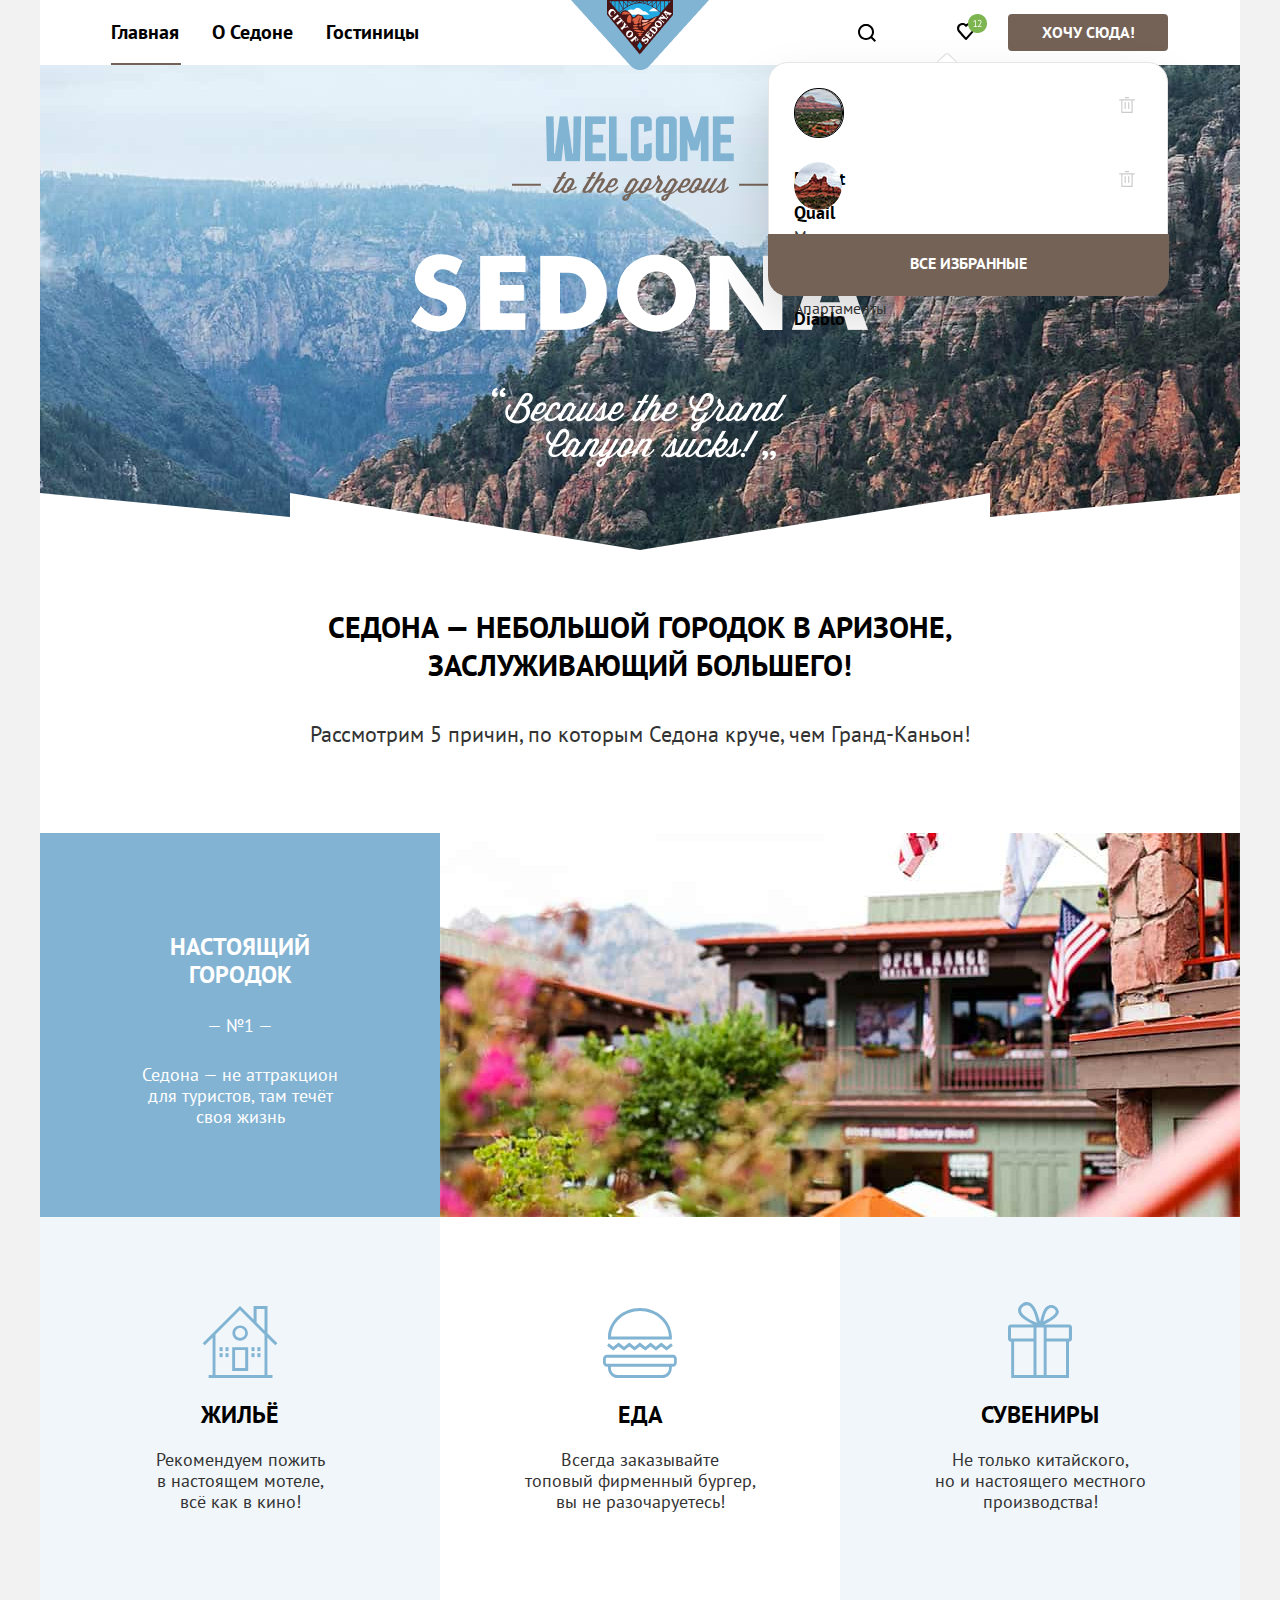
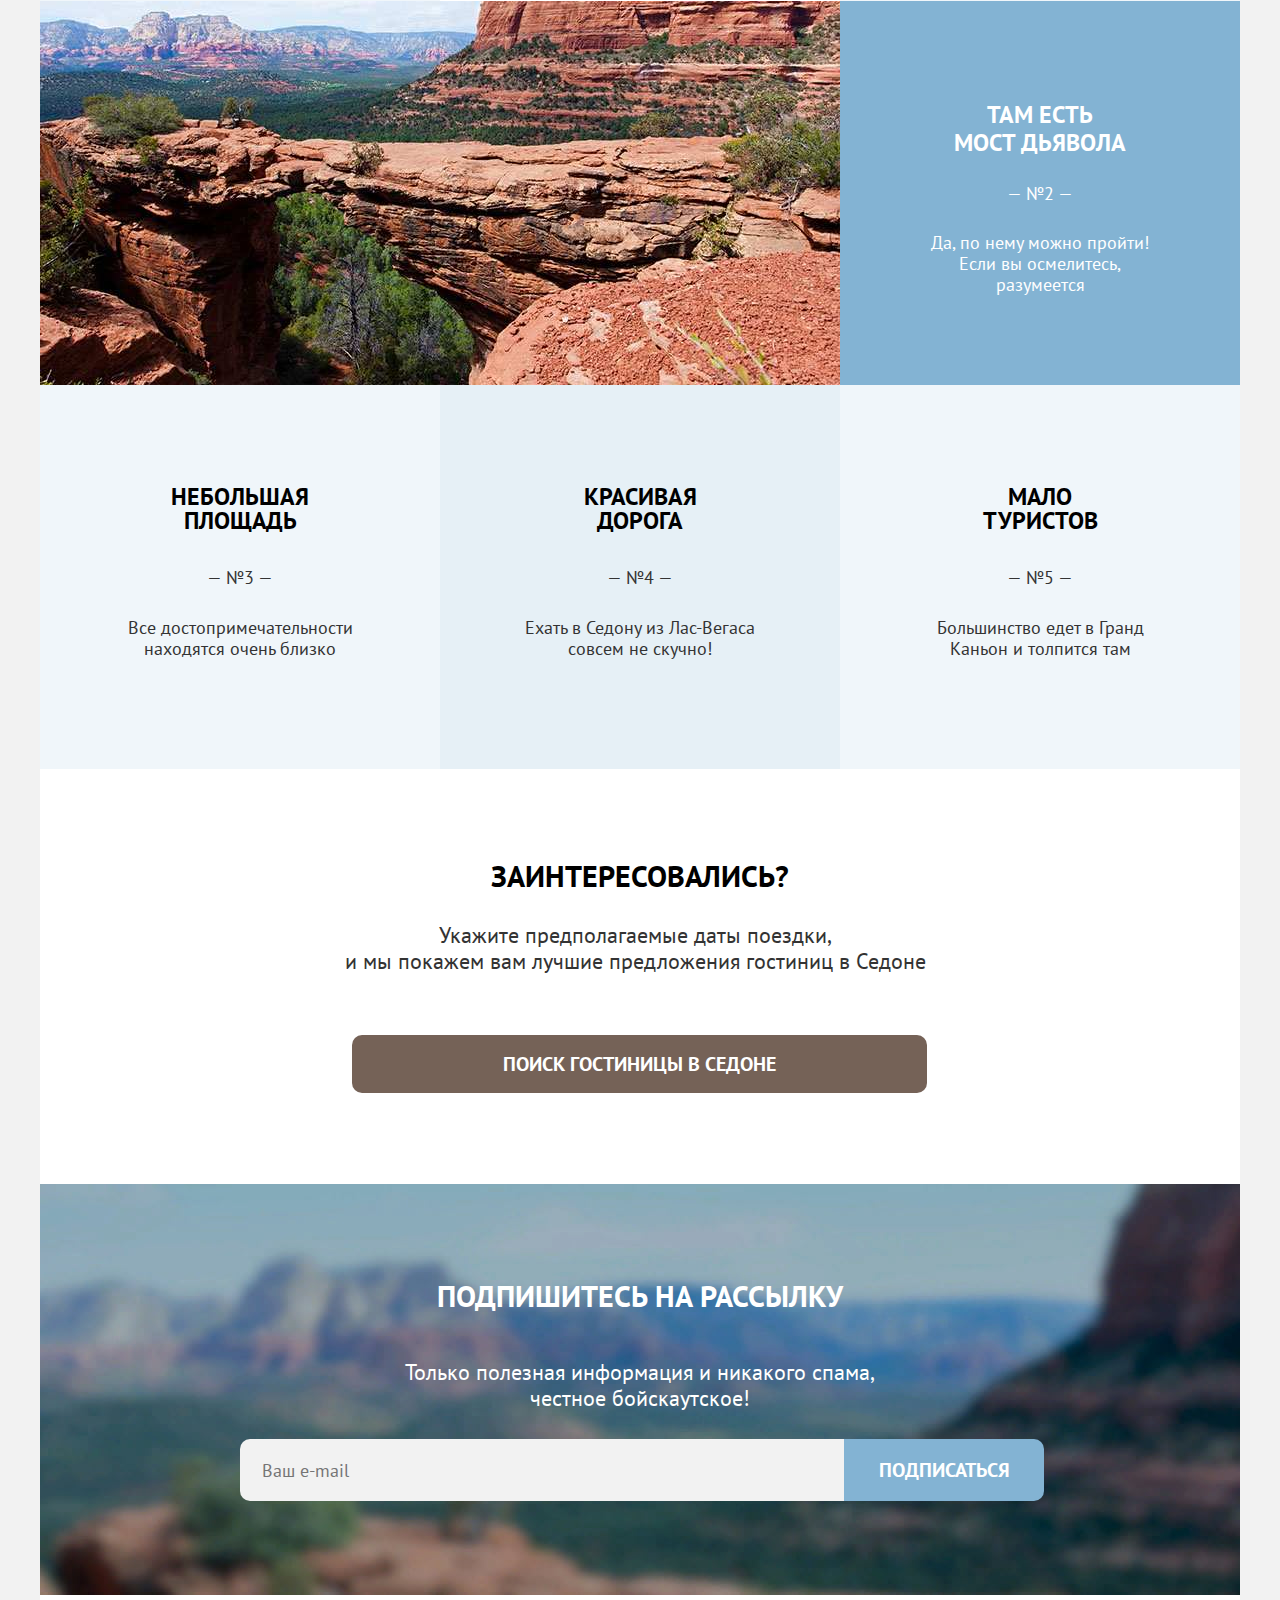
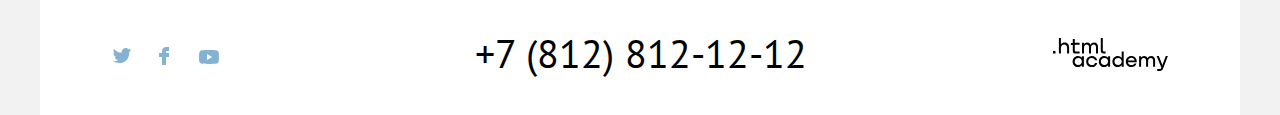
==== index.html @ 6145a57f "код ревью финалочка почтт" ====
<!DOCTYPE html>
<html lang="ru">
  <head>
    <meta charset="utf-8">
    <title>HTML Academy: Седона</title>
    <link rel="stylesheet" href="styles/style.css">
    <link rel="icon" href="favicon.ico">
    <link rel="icon" type="image/png" sizes="32x32" href="images/favicon.png">
  </head>
  <body class="index-body">
    <!-- header -->
    <header class="page-header">
      <!-- навигация -->
      <nav class="navigation">
        <ul class="navigation-list">
          <li class="navigation-item">
            <a class="navigation-link" href="main-link.html" >Главная</a>
          </li>
          <li class="navigation-item">
            <a class="navigation-link" href="about-sedona.html">О Седоне</a>
          </li>
          <li class="navigation-item">
            <a class="navigation-link" href="hotels.html">Гостиницы</a>
          </li>
        </ul>
        <ul class="navigation-user navigation-list">
          <li class="navigation-item">
            <a class="navigation-link" href="#">
              <svg width="18" height="18" viewBox="0 0 18 18" xmlns="http://www.w3.org/2000/svg">
                <path d="M18 16.5L14.3 12.8C15.3 11.5 16 9.8 16 7.9C16 3.5 12.4 -0.1 8 -0.1C3.6 -0.1 0 3.6 0 8C0 12.4 3.6 16 8 16C9.8 16 11.5 15.4 12.9 14.3L16.6 18L18 16.5ZM8 14C4.7 14 2 11.3 2 8C2 4.7 4.7 2 8 2C11.3 2 14 4.7 14 8C14 11.3 11.3 14 8 14Z" fill="black"/>
              </svg>
            </a>
          </li>
          <!-- кнопка закрытия/открытия поповера -->
          <li class="navigation-item">
              <button class="popover-close-button ">
                <svg class="sedona-like" width="18" height="17" viewBox="0 0 18 17" fill="none" xmlns="http://www.w3.org/2000/svg">
                  <path d="M8.9 17C8.6 17 8.3 16.9 8.1 16.6C2.7 10.5 1.4 9.1 1.1 8.7C0.4 7.8 0 6.6 0 5.4C0 2.4 2.4 0 5.5 0C6.8 0 8 0.5 9 1.3C10 0.5 11.3 0 12.5 0C15.5 0 18 2.4 18 5.4C18 6.7 17.5 7.9 16.7 8.8L9.7 16.7C9.5 16.9 9.3 17 8.9 17ZM2.9 7.5C3.2 7.9 6.4 11.5 9 14.4L15.2 7.4C15.7 6.9 15.9 6.2 15.9 5.4C15.9 3.6 14.4 2.1 12.6 2.1C11.6 2.1 10.6 2.6 9.9 3.4C9.6 3.7 9.3 3.8 9 3.8C8.7 3.8 8.4 3.6 8.2 3.4C7.5 2.6 6.5 2.1 5.5 2.1C3.7 2.1 2.2 3.6 2.2 5.4C2.1 6.3 2.5 7 2.9 7.5C2.8 7.5 2.8 7.5 2.9 7.5Z"/>
                </svg>  
              </button>
              <span class="mark-popover-close-button"></span>
            <!-- поповер -->
              <div class="popover popover-cart"> 
              <div class="popover-content"> 
                <ul class="cart-items-list">
                  <li class="cart-item">
                    <a class="cart-item-block">
                    <img class="cart-item-image cart-item-child" src="images/index/hotel-1-small.png" alt="фото мотеля">
                    <p class="cart-item-title">Desert Quail Inn</p>
                    <p class="cart-item-type-hotel cart-item-child">Мотель</p>
                  </a>
                    <button type="button" class="cart-item-button button">
                      <img  class="basket" src="images/svg/delete-svg.svg" alt="корзина">
                    </button> 
                  </li>
                  <li class="cart-item">
                    <a class="cart-item-block">
                    <img class="cart-item-image cart-item-child" src="images/index/hotel-2-small.png" alt="фото апартаментов" style="border:none">
                    <p class="cart-item-title">Villas at Poco Diablo</p>
                    <p class="cart-item-type-hotel cart-item-child">Апартаменты</p>
                    </a>
                    <button type="button" class="cart-item-button button">
                      <img  class="basket" src="images/svg/delete-svg.svg" alt="корзина">
                    </button>
                    </li>
                    <li class="cart-item-link">
                    <a class="popover-title-link" href="#">
                    <h2 class="popover-title">Все Избранные</h2>
                    </a>
                  </li>
                </ul>
              </div>
            </div> 
          </li>
          <li class="navigation-item ">
            <a class="here-button" href="navigation-button.html">Хочу Сюда!</a>
          </li>
        </ul>
      </nav>
    </header>
    <!-- main -->
    <main class="main-container">
      <div class="white-block">
        <div class="logo-block">
          <h1 class="logo-h1">Седона — небольшой городок в Аризоне,<br> заслуживающий большего!</h1>
          <p class="p-logo">Рассмотрим 5 причин, по которым Седона круче, чем Гранд-Каньон!</p>
        </div>
      </div>
      <div class="page-container">
        <!-- Преимущества -->
        <section class="block block-number-one">
          <h2 class="h2-block_white">Настоящий городок</h2>
          <p class="block-number_p">— №1 —</p>
          <p class="block-number_p">Седона — не аттракцион <br>для туристов, там течёт <br>своя жизнь</p>
        </section>
    
        <img class="photo-center-city " src="images/index/center-city-sedona.jpg" alt="Фотография центра города">
        <section class="hotels   block">
          <img class="hotels-svg" src="images/svg/HOTELS.svg" alt="фото отеля">
          <h2 class="h2-block_svg">Жильё</h2>
          <p class="number-block-p">Рекомендуем пожить <br>в настоящем мотеле, <br>всё как в кино!</p>  
        </section>
        <section class="food block">
          <img class="food-svg" src="images/svg/burger.svg" alt="фото бургера">
          <h2 class="h2-block_svg">Еда</h2>
          <p class="number-block-p">Всегда заказывайте<br> топовый фирменный бургер, вы не разочаруетесь!</p>
        </section>
        <section class="souvenirs   block">
          <img class="souvenirs-svg" src="images/svg/podarok.svg" alt="фото сувенира">
          <h2 class="h2-block_svg">Сувениры</h2>
          <p class="number-block-p">Не только китайского, <br> но и настоящего местного производства!</p>
        </section>
        <img class="photo-mountain" src="images/index/mountain-sedona-photo.jpg" alt="Фоторгафия гор">
        <section class="block">
          <h2 class="h2-block_white">Там есть<br> мост дьявола</h2>
          <p class="block-number_p">— №2 —</p>
          <p class="block-number_p">Да, по нему можно пройти! Если вы осмелитесь, разумеется</p>
        </section>
        <section class="block block-attractions ">
          <h2 class="h2-block">Небольшая<br> площадь</h2>
          <p class="number-block">— №3 —</p>
          <p class="number-block-p">Все достопримечательности находятся очень близко</p>
        </section>
        <section class="block-road block">
          <h2 class="h2-block">Красивая<br> дорога</h2>
          <p class="number-block">— №4 —</p>
          <p class="number-block-p">Ехать в Седону из Лас-Вегаса совсем не скучно!</p>
        </section>
        <section class="block-tourist  block">
          <h2 class="h2-block">Мало<br> туристов</h2>
          <p class="number-block">— №5 —</p>
          <p class="number-block-p">Большинство едет в Гранд Каньон и толпится там</p>
        </section>
      </div>  
        <!-- блок с поиском гостиниц -->
        <div class="sedona-hotels-block">
          <h2 class="sedona-hotels-block-h2">Заинтересовались?</h2>
          <p class="sedona-hotels-block-p">Укажите предполагаемые даты поездки,<br>и мы покажем вам лучшие предложения гостиниц в Седоне</p>
          <a class="search-hotels" href="#">Поиск гостиницы В Седоне</a> 
        </div>
        <!-- блок с рассылкой -->
        <div class="mailing-index">
          <h1 class="mailing-h1">Подпишитесь на рассылку</h1>
          <p class="mailing-p">Только полезная информация и никакого спама,<br>честное бойскаутское!</p>
          <form action="#" method="post">
            <div class="mail-button-block">
              <input  class="mail-button" placeholder="Ваш e-mail">
              <button class="for-email-button">Подписаться</button>
              </div>
            </form>
          </div>  
      </main>
      <!-- footer -->
    <footer class="page-footer">
      <div class="footer-container">
        <ul class="footer-social-list">
          <li class="footer-social-item">
            <a class="social-button" href="#">
              <svg class="social-twitter" width="18" height="15" viewBox="0 0 18 15" fill="none" xmlns="http://www.w3.org/2000/svg">
                <path d="M11.6 0.194197C13.4 -0.305803 14.8 0.494197 15.4 1.3942C16.1 1.1942 16.8 0.894197 17.5 0.694197C17.5 1.5942 16.9 2.1942 16.6 2.4942C17.3 2.5942 18 1.8942 18 1.8942C17.8 2.8942 16.9 3.6942 16.3 3.8942C16.1 10.6942 13 15.0942 5.7 14.9942C5.1 14.9942 5.8 14.9942 5.2 14.9942C4.8 14.9942 0.8 14.4942 0 13.0942C2.4 13.2942 4.1 12.6942 5 11.8942C4 11.5942 2.1 11.4942 1.8 8.9942C2.2 9.0942 2.4 9.1942 3.1 9.0942C1.8 8.2942 0.4 7.4942 0.5 5.2942C0.8 5.5942 1.6 5.7942 1.9 5.7942C1.1 5.5942 -0.2 2.4942 0.9 0.894197C2.8 2.7942 4.9 4.4942 8.5 4.6942C8.7 2.2942 9.7 0.794197 11.6 0.194197Z"/>
              </svg>
            </a>
          </li>
          <li class="footer-social-item">
            <a class="social-button" href="#">
              <svg class="social-facebook" width="10" height="18" viewBox="0 0 10 18" fill="none" xmlns="http://www.w3.org/2000/svg">
                <path d="M7 0C4.8 0 3 1.8 3 4V6H0V10H3V18H7V10H10V6H7V4H10V0H7Z"/>
              </svg>
            </a>
          </li>
          <li class="footer-social-item">
            <a class="social-button" href="#">
              <svg class="social-youtube" width="20" height="16" viewBox="0 0 20 16" fill="none" xmlns="http://www.w3.org/2000/svg">
                <path fill-rule="evenodd" clip-rule="evenodd" d="M17.8136 0.418176C18.6746 0.648666 19.3513 1.32532 19.5818 2.18637C19.9983 3.74547 20 7.00033 20 7.00033C20 7.00033 20 10.2552 19.5818 11.8143C19.3513 12.6753 18.6746 13.352 17.8136 13.5825C16.2545 14.0007 9.99996 14.0007 9.99996 14.0007C9.99996 14.0007 3.74547 14.0007 2.18636 13.5825C1.32532 13.352 0.648666 12.6753 0.418176 11.8143C0 10.2552 0 7.00033 0 7.00033C0 7.00033 0 3.74547 0.418176 2.18637C0.648666 1.32532 1.32532 0.648666 2.18636 0.418176C3.74547 0 9.99996 0 9.99996 0C9.99996 0 16.2545 0 17.8136 0.418176ZM13.194 7.00061L7.99808 10.0002V4.00092L13.194 7.00061Z"/>
              </svg>
            </a>
          </li>
        </ul>
        <a class="telefon" href="+7(812)812-12-12">+7 (812) 812-12-12</a>
        <a class="htmlacademy-block" href="htmlacademy.ru">
          <svg width="115" height="33" fill="currentColor" xmlns="http://www.w3.org/2000/svg">
            <path d="M0 12.9v2.6h2.5v-2.6H0ZM11.6 4.5c-1.6 0-2.8.7-3.6 1.7h-.1V0h-2v15.5h2v-5.3c0-2.1 1.3-3.6 3.3-3.6 1.8 0 2.9 1.4 2.9 3.2v5.7h2V9.4c.1-3-1.8-4.9-4.5-4.9ZM26.6 4.8h-4.8V1.1h-2v3.8h-1.9v2h1.9v6c0 1.7 1 2.7 2.7 2.7h4.1v-2h-3.7c-.7 0-1.1-.4-1.1-1.1V6.8h4.8v-2ZM41.1 4.6c-1.6 0-2.9.8-3.5 2.1h-.1c-.6-1.2-1.8-2.1-3.4-2.1-1.4 0-2.5.8-3.1 1.8h-.1V4.8H29v10.6h2V10c0-2 1-3.5 2.6-3.5 1.5 0 2.4 1 2.4 2.6v6.3h2V9.8c0-2.4 1.4-3.3 2.6-3.3 1.5 0 2.4 1 2.4 2.6v6.3h2V8.9c.1-2.5-1.4-4.3-3.9-4.3ZM47.8 12.7c0 1.7 1 2.7 2.8 2.7h2v-2h-1.7c-.7 0-1.1-.4-1.1-1.1V0h-2v12.7ZM28.9 19.7c-.9-1.1-2.2-1.8-3.9-1.8-3.1 0-5.4 2.3-5.4 5.6s2.3 5.6 5.4 5.6c1.8 0 3-.8 3.8-1.9h.1v1.6h2V18.2h-2v1.5Zm-3.6 7.4c-2.2 0-3.6-1.6-3.6-3.6s1.4-3.6 3.6-3.6 3.6 1.6 3.6 3.6c0 1.9-1.4 3.6-3.6 3.6ZM44.2 22c-.5-2.4-2.6-4.1-5.4-4.1a5.4 5.4 0 0 0-5.6 5.6c0 3.1 2.2 5.6 5.6 5.6 2.8 0 4.9-1.8 5.4-4.2h-2.1a3.4 3.4 0 0 1-3.3 2.3c-2.2 0-3.6-1.6-3.6-3.6s1.4-3.6 3.6-3.6c1.6 0 2.8 1 3.3 2.2h2.1V22ZM55.1 19.7c-.9-1.1-2.2-1.8-3.9-1.8-3.1 0-5.4 2.3-5.4 5.6s2.3 5.6 5.4 5.6c1.8 0 3-.8 3.8-1.9h.1v1.6h2V18.2h-2v1.5Zm-3.6 7.4c-2.2 0-3.6-1.6-3.6-3.6s1.4-3.6 3.6-3.6 3.6 1.6 3.6 3.6c0 1.9-1.5 3.6-3.6 3.6ZM68.7 19.8c-.9-1.1-2.2-1.9-3.9-1.9-3.1 0-5.4 2.3-5.4 5.6s2.2 5.6 5.4 5.6c1.7 0 3-.8 3.8-1.8h.1v1.5h2V13.4h-2v6.4Zm-3.6 7.3c-2.2 0-3.6-1.6-3.6-3.6s1.4-3.6 3.6-3.6 3.6 1.6 3.6 3.6c-.1 2-1.5 3.6-3.6 3.6ZM78.3 17.9c-3.3 0-5.5 2.5-5.5 5.6 0 3 2.1 5.6 5.5 5.6 2.5 0 4.5-1.3 5.2-3.6h-2.1c-.5 1-1.6 1.6-3 1.6-1.9 0-3.3-1.3-3.4-2.9h8.8c.2-3.6-2-6.3-5.5-6.3Zm0 1.9c1.7 0 3 1 3.3 2.6h-6.5c.3-1.5 1.5-2.6 3.2-2.6ZM98.2 17.9c-1.6 0-2.9.8-3.6 2h-.1c-.6-1.2-1.8-2-3.4-2-1.4 0-2.5.7-3.1 1.8v-1.5h-1.9v10.6h2v-5.4c0-2 1-3.4 2.6-3.5 1.5 0 2.4 1 2.4 2.6v6.3h2v-5.6c0-2.4 1.4-3.3 2.6-3.3 1.5 0 2.4 1 2.4 2.6v6.3h2v-6.5c.1-2.6-1.4-4.4-3.9-4.4ZM109.4 27l-3.6-8.9h-2.2l4.8 11.6c-.3.9-.7 1.2-1.7 1.2h-2.5v2h2.5c1.8 0 2.8-.8 3.5-2.6l4.7-12.2h-2.1l-3.4 8.9Z"/>
          </svg>
        </a>
    </div>
  </footer>
  <!-- модальное окно -->
  <div class="modal-container">
    <div class="modal modal-auth">
      <button class="modal-close-button">
        <span class="visually-hidden">Закрыть</span>
      </button>

      <section class="modal-content">
        <h2 class="modal-title">Поиск гостиницы в Седоне</h2>
        <form class="auth-form" action="https://echo.htmlacademy.ru/" method="post">
          <p class="field-group">
            <label class="modal-content-label field" for="check-in-date">Дата заезда:</label>
            <input class="auth-form-field field" type="text" id="check-in-date" name="auth-login" placeholder="27 апреля 2020">
            <button type="button" class="calendar-button">
            </button>
            <!-- параграф скрыт в CSS с помощью display:none -->
            <p class="modal-title-wrong-answer" id="red-p">Мы не можем отправить вас в прошлое.</p>
          </p>
          <p class="field-group">
            <label class="modal-content-label field" for="check-out-date">Дата выезда:</label>
            <input class="auth-form-field field" type="text" id="check-out-date" name="auth-login" placeholder="1 сентября 2021">
            <button type="button" class="calendar-button"></button>
            <!-- параграф скрыт в CSS с помощью display:none -->
            <p class="modal-title-wrong-answer">На эти даты есть свободные номера. Пока есть.</p>
          </p>
          <!-- Раздел Взрослые: -->
          <p class="field-group">
            <label class="modal-content-label field" for="adult">Взрослые:</label>
            <button type="button" class="adult-minus modal-content-button">
              <svg width="14" height="2" viewBox="0 0 14 2" fill="none" xmlns="http://www.w3.org/2000/svg">
                <path d="M0 0L0 2L14 2V0L0 0Z"/>
              </svg>                
            </button>
            <input  class="number-of-people" type="number" placeholder="2" id="adult">
            <button type="button" class="adult-plus modal-content-button">
              <svg width="14" height="14" viewBox="0 0 14 14" fill="none" xmlns="http://www.w3.org/2000/svg">
                <path d="M14 6H8V0H6V6H0V8H6V14H8V8H14V6Z"/>
              </svg>  
            </button>
            <!-- раздел Дети: -->
            <label class="modal-content-label field" for="baby">Дети:</label>
            <button type="button" class="more-inf">i</button> 
            <button type="button" class="baby-minus modal-content-button">
              <svg width="14" height="2" viewBox="0 0 14 2" fill="none" xmlns="http://www.w3.org/2000/svg">
                <path d="M0 0L0 2L14 2V0L0 0Z"/>
              </svg>     
            </button>  
            <input  class="number-of-people" type="number" placeholder="1" id="baby">
            <button type="button" class="baby-plus modal-content-button">
              <svg width="14" height="14" viewBox="0 0 14 14" fill="none" xmlns="http://www.w3.org/2000/svg">
                <path d="M14 6H8V0H6V6H0V8H6V14H8V8H14V6Z"/>
              </svg>  
            </button> 
            <div class="more-inf-popover"> <!-- подсказка отключена в CSS -->
              <p class="more-inf-popover-content">Укажите количество детей, которые будут с вами, возраст <br> которых от 6 до 18 лет. Дети до 6 лет размещаются бесплатно.</p>
            </div>
            <button type="submit" class="modal-submit">Найти</button>
          </form>
        </section>
      </div>
    </div>
  </body>
</html>
---- styles/style.css ----
@font-face {
    font-family:"PT Sans";
    font-style: normal;
    font-weight: 400;

    src: url("../fonts/ptsans-400.woff2") format("woff2");
    font-display: swap;
}
@font-face {
    font-family:"PT Sans";
    font-style:normal;
    font-weight: bold;

    src: url("../fonts/ptsans-700.woff2") format("woff2");
    font-display: swap;
}
html {
    height: 100%;
    margin:0 auto;
    width: 1280px;
    background: #F2F2F2;
}
body{
    margin:0 auto;
    display: flex;
    flex-direction: column;
    min-height: 100%;
    font-family: "PT Sans",sans-serif;
    font-size:24px;
    line-height:28px;

    background-color: #FFFFFF;
    width:1200px;
}  
.visually-hidden {
    position: absolute;
    width: 1px;
    height: 1px;
    margin: -1px;
    padding: 0;
    border: 0;
    clip: rect(0 0 0 0);
    overflow: hidden;
  }

.catalog-body{
    margin:0 auto;
    min-height: 100%;
    font-family: "PT Sans";
    font-size:24px;
    line-height:28px;
    
}
.main-container {
    flex-grow:1;
    margin: 0 auto;
    position:relative;
}
.main-container::after{
    position:absolute;
    content:"";
    background:url("../images/index/index-background.jpg");
    z-index:auto;
    width: 1200px;
    height: 485px;
    top: 0px;
}
.main-container::before{
    position:absolute;
    content:"";
    background:url("../images/index/welcome.png");
    width: 458px;
    height: 352px;
    margin-left:371px;
    top: 51px;
    z-index:1;
}
.page-container:after{
    position:absolute;
    content:"";
    background: url("../images/svg/index-background-svg.svg");
    width:1200px;
    height:57px;
    z-index:1;
    left:0;
    top:428px;
}
.page-container {
    width:1200px;
    margin: 0 auto;
    display:flex;
    flex-wrap:wrap;
    text-transform: uppercase;
}
.main-logo {
    display: block;
    margin: 0 auto;
    width:458px;
    height:352px;
}
.logo-h1 {
    font-family:"PT sans";
    font-size:30px;
    line-height:38px;
    margin:0;
    text-align: center;
    text-transform: uppercase;
}
.p-logo {
    width: 720px;
    font-family: "PT Sans";
    font-style: normal;
    font-weight: normal;
    font-size: 22px;
    line-height: 100px;
    text-align: center;
    color: #333333;
    text-transform: none;
    padding:0;
    margin:0;
}
.navigation {
    display:flex;
    width:1200px;
    margin:0; 
    z-index:3;
}
.navigation::after{
    position:absolute;
    content:"";
    background:url("../images/svg/sedona-nav.png");
    width:138px;
    height:70px;
    margin-left:531px;
    z-index:3;
}
.popover{
    position: absolute;
    top:62px;
    right:-88px;
    z-index: 3;
    box-sizing: border-box;
    width: 400px;
    border: 1px solid #E6E6E6;
    box-sizing: border-box;
    box-shadow: 0px 25px 50px rgba(0, 0, 0, 0.15);
    border-radius: 20px;
    padding:25px;
    min-height: 232px;
    font-family:"PT sans",sans-serif;
    color:#000000;
    background-color:#FFFFFF;
    /* Отключил поповер */
}
.popover-cart::before{
    position:absolute;
    background:url("../images/svg/popover-vector.svg");
    width:20px;
    height:9px;
    left: 168px;
    top: -10px;
    z-index:3;
    content:"";
    /* вектор указывающий на кнопку закрытия попапа */
}
.popover-content {
    height: 100%;
}
.popover-title{
    position:absolute;
    left:-1px;
    padding-top:22px;
    padding-bottom:25px;
    width: 401px;
    font-family: "PT Sans",sans-serif;
    font-style: normal;
    font-weight: bold;
    font-size: 16px;
    line-height: 15px;  
    text-align: center;
    text-transform: uppercase;
    color:#FFFFFF;
    background: #756257;
    border-radius: 0px 0px 20px 20px;
    margin-top:22px;
}
.popover-title:hover{
    background: #615048;
}
.popover-title-link:focus{
    outline:3px solid #83B3D3;
    background: #615048;;
    border-radius: 0px 0px 20px 20px;
}
.popover-title:active{
    color: rgba(255, 255, 255, 0.3);
}
.cart-item{
    display:grid;
    margin-bottom:auto;
    grid-template-columns: 65px 260px 50px;
    grid-template-rows: 50px;
}
.cart-tiem-block{
    margin:0;
    padding:0;
    display:flex;
    flex-direction: row;
    width:auto;
    width:200px;
}
.cart-item-block:hover{
    opacity:0.6;
}
.cart-tiem-block:focus{
    outline:border: 3px solid #83B3D3;
    box-sizing: border-box;
    border-radius: 10px;
}
.basket:hover{
    color:black;
}
.cart-item-button:focus{
    outline:none;
    padding: 10px;
    width: 36px;
    height: 36px;
    border: 3px solid #83B3D3;
    box-sizing: border-box;
    border-radius: 10px;
}
.cart-item-button:active{
    color: rgba(255, 255, 255, 0.3);
}
.cart-item + .cart-item{
    margin-top:24px;
}
.popover-cart{
    width:400px;
}
.cart-items-list{
    padding:0;
}
.cart-item-image{
    width: 48px;
    height: 48px;
    border-radius: 24px;
    grid-row:1/2;
    grid-column:1/2;
    border: 1px solid #000000;
}
.cart-item-title{
    height:36px;
    font-family:"PT Sans",sans-serif;
    font-style: normal;
    font-weight: bold;
    font-size: 18px;
    line-height: 34px;
    color: #000000;
    display:flex;
    flex-direction: column;
    align-self:flex-end;
    grid-column:2/3;
    grid-row:1/2;
}
.cart-item-link{
    list-style: none;
}
.cart-item-type-hotel{
    margin:0;
    padding:0;
    width: 244px;
    font-family: "PT Sans",sans-serif;
    font-style: normal;
    font-weight: normal;
    font-size: 16px;
    line-height: 40px;
    display: flex;
    align-items: flex-end;
    color: #333333;
    grid-column:2/3;
    grid-row:1/2;
}
.cart-item .button {
    grid-column: 3 / 4;
    align-self:flex-start;
    border:none;
    background:none;
    width: 16px;    
    height: 36px;
    padding:0;
    margin:0;
}
.navigation-list {
    display:flex;
    flex-wrap:wrap;
    width:440px;
    margin:0;
    padding:0;
    list-style-type: none;
}
.navigation-list:first-child{
    margin-left:59px;
}
.navigation-list.navigation-user {
    width:auto;
    margin-left:auto;
    max-width:350px;
}
.navigation-user .navigation-link[href="#"]{
    right:105px;
    padding:4px 7px 2px;
    margin-top:24px;
}
.navigation-link[href="#"]:hover svg{
    stroke:#756257;
}
.navigation-link[href="#"]:active svg{
    opacity: 0.3;
}
.navigation-link {
    position: relative;
    display:block;
    margin:19px 33px 12px 0px;
    font-size:20px;
    line-height:26px;
    font-weight: 700;
    text-align:center;
    color: #000000;
    text-decoration: none;
    font-family: 'PT Sans';
    text-transform: none;
    padding:6px 12px;
    bottom:6px;
}
.navigation-link[href="hotels.html"]{
    right:48px;
    bottom:6px;
}
.navigation-link[href="about-sedona.html"]{
    right:24px;
}
.navigation-user  .navigation-link{
    padding:19px 20px 0px 0px;
}
.navigation-link:hover {
    color:#756257;
}
.navigation-link:focus {
    outline:3px solid #83B3D3;;
    box-sizing: border-box;
    border-radius: 10px;
    align-self:center;
    
}
.page-header{
    min-height:65px;
}
.navigation-link:active {
    color: rgba(0, 0, 0, 0.3);
}
.navigation-user .navigation-item:nth-child(2){
    position:relative;
}
.sedona-like{
    position: relative;
    top:-1px;
    right:05px;
    width:18px;
    height:17px;
    fill:#000000;
    padding:7px;
}
.mark-popover-close-button{
    position:absolute;
    content:"";
    background:url("../images/svg/12-like-vector.png");
    width:19px;
    height:19px;
    right:93px;
    bottom:32px;
}
.popover-close-button {
    position:relative;
    outline:none;
    background:none;
    border:none;
    margin:16px 15px 0px 0px;
    right:72px;
    top:0;
    cursor:pointer;
}
.popover-close-button:hover svg{
    fill:rgba(117, 98, 87, 1);
}
.popover-close-button:focus svg{
    outline: 3px solid #83B3D3;
    fill:rgba(117, 98, 87, 1);
    border-radius: 10px;
}
.navigation-list .navigation-item{
    height:65px;
}
.index-body .navigation-link[href="main-link.html"]::after{
    position: absolute;
    content:"";
    border-bottom:2px solid #756257;
    width:70px;
    left:12px;
    top:50px;
}
.catalog-body .navigation-link[href="hotels.html"]::after{
    position: absolute;
    content:"";
    border-bottom:2px solid #756257;
    width:93px;
    left:13px;
    top:50px;
}
.here-button {
    position:relative;
    width:160px;
    font-family: "PT Sans";
    font-style: normal;
    font-weight: bold;
    font-size: 16px;
    line-height: 21px;
    text-transform: uppercase;
    color:#FFFFFF;
    background: #756257;
    border-radius: 4px;
    display:inline-block;
    padding:8px 0px;
    text-align:center;
    text-decoration: none;
    right:72px;
    top:14px;
    
}
.here-button:hover {
    background-color:#615048;
}
.here-button:focus {
    outline:3px solid #83B3D3;
    border-radius: 4px;
}
.here-button:active {
    color: rgba(255, 255, 255, 0.3);
    background-color:#615048;
}
.mailing-index {
    background-image: url("../images/index/mailing-background.jpg");
    height:411px;
    width: 1200px;
    background-size: 100% auto;
    background-repeat: no-repeat;
    margin:0 auto;
}
.mailing {
    text-align:center;
    margin-bottom:50px;
}
.mailing-inner-h1 {
    width: 720px;
    height: 50px;
    font-family: "PT Sans",sans-serif;
    font-style: normal;
    font-weight: bold;
    font-size: 30px;
    line-height: 36px;
    text-align: center;
    text-transform: uppercase;
    color: #000000;
    margin-bottom:18px;
    margin-top:82px;
    margin-left:240px;
}
.mailing-inner-p {
    width: 720px;
    height: 72px;
    font-family: "PT Sans",sans-serif;
    font-style: normal;
    font-weight: normal;
    font-size: 22px;
    line-height: 26px;
    text-align: center;
    color: #333333;
    margin:0;
    margin-left:240px;
    margin-bottom:24px;
}
.mail-button-form {
    width:0px;
    height:0px;
}
.block {
    background-color: #83B3D3;
    color:#ffffff;
    text-align: center;
    margin: 0;
    padding: 0;

}
.food {
    background-color: #83B3D3;
    color:#ffffff;
    text-align: center;
}
.hotels {
    background: rgba(131, 179, 211, 0.12); 
    color:#ffffff;
    text-align: center;;
}
.souvenirs {
    background-color: #83B3D3;
    color:#ffffff;
    text-align: center;
    background: rgba(131, 179, 211, 0.12); 
    margin: 0;
    padding: 0;
}
.catalog-form-inner{
    background:url("../images/catalog/catalog-background.jpg");
    background-repeat:none;
    width:1200px;
    margin:0 auto;
    min-height:408px;
    background-size:cover;
}
.select-control {
    color:#333333;
}
.sorting-block {
    position:relative;
    display:flex;
    flex-direction: row;
    width: 1200px;
    height: 48px;
    align-items:center;
    margin-bottom:76px;
    margin-top:42px;
}
.h2-sorting-block {
    position:relative;
    font-family: "PT Sans",sans-serif;
    font-style: normal;
    font-weight: bold;
    font-size: 30px;
    line-height: 39px;
    text-transform: uppercase;
    color: #000000;
    margin:0;
    padding-left:71px;
    width: 529px;
}
.sorting{
    position: relative;
    display: flex;
    align-items: center;
    width: 287px;
    margin-right: auto;
}
.sorting-type .select-control {
    position: relative;
    font-family:"PT sans",sans-serif ;
    font-style: normal;
    font-weight: normal;
    font-size: 18px;
    line-height: 23px;
    color: #333333;
    border: 2px solid #E6E6E6;
    box-sizing: border-box;
    border-radius: 4px;
    padding:8px 100px 10px 18px;
    margin:0; 
    bottom:0px;
    appearance: none;
}
.sorting-block::after{
    position:absolute;
    content: "";
    left:854px;
    top:22px;
    background:url("../images/svg/dropdown.svg");
    width:12px;
    height:7px;
}
.sorting-type .select-control:hover{
    border: 2px solid #83B3D3;
    box-sizing: border-box;
    border-radius: 4px;
}
.sorting-type .select-control:focus{
    outline: 2px solid #83B3D3;
    box-sizing: border-box;
    border-radius: 4px;
}
.sorting-type .select-control:active{
    opacity:0.3;
}
.inner-header-title {
    font-family: "PT Sans",sans-serif;
    font-style: normal;
    font-weight: bold;
    font-size: 60px;
    color: #FFFFFF;
    padding:0;
    margin:0;
    padding-top:55px;
    padding-left:71px;
    margin-bottom:75px;
}
.catalog-filter-title {
    font-family: "PT sans",sans-serif;
    font-style: normal;
    font-weight: bold;
    font-size: 20px;
    line-height: 26px;
    color:#FFFFFF;
    width: 150px;
    height: 26px;
    margin-bottom:24px;
    padding:0;
}
.main-page-block:first-child {
    margin-left:19px;
}
.control {
    position: relative;
}
.control-mark {
    position:absolute;
    width:20px;
    height:20px;
    background: #FFFFFF;
    border-radius: 4px;
    border:none;
    top: 6px;
    left: 0;
}
.catalog-filter-group:first-child .control-mark{
    left:2px;
}
.control-input[type="checkbox"] + .control-mark:hover{
    opacity:0.6;
}
.control-mark:focus{
    background: rgba(255, 255, 255, 0.6);
    outline: 3px solid #83B3D3;
}
.control-input[type="checkbox"] + .control-mark:active{
    opacity: 0.3;
}
.control-input[type="checkbox"]:checked + .control-mark::before {
    position: absolute;
    top: 10px;
    left: 4px;
    width: 6px;  
    height: 2px;
    background-color: #3F5E72;
    content: "";
}
.control-input[type="checkbox"]:checked + .control-mark::after {
  position: absolute;
  top: 9px;
  left: 7px;
  width: 10px;  
  height: 2px;
  background-color: #3F5E72;
  content: "";
}
.control-input[type="checkbox"]:checked + .control-mark::before {
    transform: rotate(40deg);
  }
  
.control-input[type="checkbox"]:checked + .control-mark::after {
    transform: rotate(130deg);
}
.control-input[type="radio"] + .control-mark {
    border-radius: 50%;
}
.control-input[type="radio"]:checked + .control-mark::before {
    position: absolute;
    top: 5px;
    left: 5px;
    width: 10px;
    height: 10px;
    background: #3F5E72;
    border-radius: 50%;
    content: "";
}
.control-label {
    width: 63px;
    height: 23px;
    font-family: "PT sans",sans-serif;
    font-style: normal;
    font-weight: normal;
    font-size: 18px;
    line-height: 23px;
    color: #FFFFFF;
    padding-left:39px;  
}
.catalog-filter-list .catalog-filter:first-child{
    margin-top:2px;
}
.catalog-filter-input_from-to {
    width: 20px;
    height: 23px;
    font-family: "PT sans",sans-serif;
    font-style: normal;
    font-weight: normal;
    font-size: 18px;
    line-height: 20px;
    text-align: right;
    align-self:center;
    color: #FFFFFF;
    opacity: 0.3;
    padding-right:14px;
}
.catalog-filter-group {
    margin:0;
    border:none;
    margin-left:51px;
    padding:0;
    width:169px;
}

.catalog-filter-group:nth-child(2) {
    padding-right:140px;
}
.catalog-filter-group:nth-child(3){
    padding:0;
    width:287px;
    margin:0;
}
.mode-title-block {
    width:160px;
    display:flex;
    flex-direction: row;   
    padding:0;
    margin-left:81px;
    margin-right:72px;
}
.mode-title {
    position:relative;
    width:48px;
    height:48px;
    text-decoration: none;
    border: 2px solid #E6E6E6;
    box-sizing: border-box;
    border-radius: 4px; 
    margin-right:8px;
}
.mode-title:not(.mode-title-black):hover{
    border: 2px solid #83B3D3;
}
.mode-title:not(.mode-title-black):focus{
    outline:none;
    border: 2px solid #83B3D3;
}
.mode-title:not(.mode-title-black):active{
    border: 2px solid #000000   ;
}
.sorting-image{
    width:16px;
    height:14px;
    position:absolute;
    left:14px;
    top:15px;
}
.mode-title:nth-child(3){
    margin:0;
}
.mode-title-black {
    border: 2px solid #000000;
}

.mode-title-block::after {
    position:absolute;
    width:1056px;
    left:72px;
    top: 91px;
    border: 1px solid #E6E6E6;
    content: "";
}
.white-block {
    background-color:#ffffff;
    width: 1200px;
    min-height: 288px;
    left: 40px;
    top: 550px;
    margin: 0;
    padding: 0;
}
.logo-sedona {
    position:absolute;
    margin:51px 371px 82px 371px;
}
.logo-block {
    margin: 0 auto;
    width:720px;
    padding:63px 240px 0px;
    margin-top:480px;
}
.h2-block {
    font-family: "PT sans",sans-serif;
    font-style: normal;
    font-weight: bold;
    font-size: 24px;
    line-height: 24px;
    text-align: center;
    color:black;
    margin:0;
    padding:0;
    margin-top:100px;
    margin-bottom:0;
}
.h2-block_svg {
    font-family: "PT sans",sans-serif;
    font-style: normal;
    font-weight: bold;
    font-size: 24px;
    line-height: 28px;
    text-align: center;
    color:black;
    margin:0 auto;  
}
.h2-block_white {
    width:200px;
    margin:0 auto;
    font-family: "PT sans",sans-serif;
    font-style: normal;
    font-weight: bold;
    font-size: 24px;
    line-height: 28px;
    text-align: center;
    margin-top:100px;
    margin-bottom:26px;
}
.block-number-one {
    font-family: "PT sans",sans-serif;
    font-style: normal;
    font-size: 24px;
    line-height: 28px;
}
.block-number_p {
    width: 220px;
    min-height: 23px;
    font-family: "PT Sans",sans-serif;
    font-style: normal;
    font-weight: normal;
    font-size: 18px;
    line-height: 21px;
    margin:0 auto;
    color: #FFFFFF;
    text-align:center;
    text-transform: none;
    margin-bottom:26px;
}

.food {
    font-family: "PT sans",sans-serif;
    font-style: normal;
    font-weight: bold;
    font-size: 24px;
    line-height: 28px;
    text-align: center;
    
    background-color:#ffffff;
}
.number-block {
    color:#333333;
    font-family: "PT sans",sans-serif;
    font-style: normal;
    font-weight: normal;
    font-size: 18px;
    line-height: 19px;
    text-align: center; 
    margin-top: 35px;
    padding:0;
    margin-bottom:10px;
}
.number-block-p {
    margin:0 auto;
    width:250px;
    color:#333333;
    font-family: "PT sans",sans-serif;
    font-style: normal;
    font-weight: normal;
    font-size: 18px;
    line-height: 21px;
    text-align: center;
    margin-top:20px;
    padding:0;
    margin-bottom:0;
    text-transform: none;
}
.number_none-svg {
    color:#333333;
    font-family: "PT sans",sans-serif;
    font-style: normal;
    font-weight: normal;
    font-size: 18px;
    line-height: 21px;
    text-align: center;
    margin: 0;
    padding:0;
    margin-bottom:0;
    margin-top:26px;
}
.block-attractions {
    background: rgba(131, 179, 211, 0.12); 
    margin: 0;
    padding: 0;
}
.souvenirs {
    background: rgba(131, 179, 211, 0.12);
}
.block-road {
    background: rgba(131, 179, 211, 0.2);
}
.block-tourist {
    background: rgba(131, 179, 211, 0.12); 
    margin: 0;
    padding: 0;
}
.sedona-hotels-block {
    margin:0 auto;
}
.sedona-hotels-block-p {
    font-family: "PT sans",sans-serif;
    font-style: normal;
    font-weight: normal;
    font-size: 22px;
    line-height: 26px;
    color:#333333;
    text-align:center;
    margin-left:-10px;
    text-transform: none;
    margin-bottom:61px;
}
.sedona-hotels-block-h2 {
    font-family: "PT sans",sans-serif;
    font-style: normal;
    font-weight: bold;
    font-size: 30px;
    line-height: 32px;
    text-align: center;
    text-transform: uppercase;
    margin-top:91px;
    margin-bottom:30px;
}
.souvenirs-svg {
    margin-bottom:23px;
    margin-top:85px;
}
.food-svg {
    margin-bottom:23px;
    margin-top:91px;
}
.hotels-svg {
    margin-bottom:23px;
    margin-top:89px;
}
.search-hotels {
    display:block;
    font-family: "PT Sans",sans-serif;
    font-style: normal;
    text-decoration: none;
    font-weight: bold;
    font-size: 20px;
    line-height: 36px;
    width: 575px;
    background: #756257;
    border-radius: 10px;
    text-align: center;
    text-transform: uppercase;
    color: #FFFFFF;
    padding-top:11px;
    padding-bottom:11px;
    margin-left:312px;
    margin-bottom:91px;
}
.search-hotels:hover {
    background: #615048;
}
.search-hotels:focus {
    outline:3px solid #83B3D3;
    box-sizing: border-box;
    border-radius: 10px;
}
.search-hotels:active {
    color: rgba(255, 255, 255, 0.3);
}
.mailing-h1 {
    font-family: "PT sans",sans-serif;
    font-style: normal;
    font-weight: bold;
    font-size: 30px;
    line-height: 36px;
    color:#FFFFFF;
    text-align: center;
    text-transform: uppercase;
    padding-top:94px;
    padding-bottom:15px;
}
.mailing-p {
    margin:0 auto;
    font-family: "PT sans",sans-serif;
    font-style: normal;
    font-weight:normal;
    font-size: 22px;
    line-height: 26px;
    text-transform: none;
    color:#FFFFFF;
    text-align: center;
    margin-top:30px;
    margin-bottom:28px;
}
.mail-button {
    font-family: "PT sans",sans-serif;
    font-style: normal;
    font-weight: normal;
    font-size: 18px;
    line-height: 28px;
    display: flex;
    align-items: center;
    color: #000000;
    background: #F2F2F2;
    border:none;
    height: 60px;
    padding-left:22px;
    padding-right:375px;
    border-radius: 10px 0px  0px 10px;
}
.mail-button-block  {
    display:flex;
    width:800px;
    margin-left:200px;
}
.mail-button:hover {
    background: #E6E6E6;
}
.mail-button:focus {
    outline:3px solid #83B3D3;
    outline-offset: -3px;
}
.mail-button:active {
    outline: 2px solid #000000;
    box-sizing: border-box;
}
.for-email-button {
    font-family: "PT sans",sans-serif;
    font-style: normal;
    font-weight: bold;
    font-size: 20px;
    line-height: 60px;
    color:#FFFFFF;
    align-items: center;
    border:none;
    text-transform: uppercase;
    width: 200px;
    background: #83B3D3;
    border-radius: 0px 10px 10px 0px;
    padding:1px 35px;
} 
.for-email-button:hover {
    background: #68A2CA;
}
.for-email-button:focus { 
    outline: 3px solid #756257;
    outline-offset: -3px;
}
.for-email-button:active {
    background: #68A2CA;
    color: rgba(255, 255, 255, 0.3);
}
.page-footer {
    margin:0 auto;
}
.catalog-body .page-footer{
    margin-top:150px;
}
.catalog body  .footer-container{
    margin-top:138px;
}
.footer-container {
    display: flex;
    width: 1200px;
    margin: 0 auto;
    height:120px;
}
.footer-social-list {
    width:220px;
    list-style-type: none;
    display:flex;
    flex-wrap:wrap;
    align-self:center;
    margin: 0;
    padding: 0;
    margin-left:72px;
}
.footer-social-item{
    position:relative;
    margin-right:30px;
}
.social-button:nth-child(1){
    width:18px;
    height:15px;
}
.social-button svg{
    fill:#83B3D3;
    padding:12px 11px 6px 11px;
}
.social-button:hover svg{
    fill:#68A2CA;
}
.footer-social-list:focus svg{
    outline: 3px solid #83B3D3;
    border-radius: 10px;
}
.footer-social-item:nth-child(1){
    top:2px;
    right:10px;
}
.footer-social-item:nth-child(2){
    right:34px;
    top:1px;
}
.footer-social-item:nth-child(3) {
    right:56px;
    top:4px;
}
.social-button:focus {
    outline:3px solid #83B3D3;;
    box-sizing: border-box;
    border-radius: 10px;
}
.social-button:active{
    color: rgba(104, 163, 202, 0.3);
}
.telefon {
    position:relative;
    font-family: "PT Sans",sans-serif;
    font-style: normal;
    font-weight: normal;
    font-size: 40px;
    text-decoration: none;
    color:black;
    text-align: center;
    margin:0 auto;
    align-self:center;
    bottom:2px;
    right:65px;
}
.telefon:hover {
    color: #756257;
}
.telefon:focus {
    padding: 15px;
    box-sizing: border-box;
    border-radius: 10px;
    outline:3px solid #83B3D3;;
}
.telefon:active{
    color: rgba(0, 0, 0, 0.3);
}
.htmlacademy-block svg{
    fill:black;
}
.htmlacademy-block{
    position:relative;
    width:115px;
    height:33px;
    top:24px;
    right:49px;
    cursor: pointer;
    padding:19px 23px;
}
.htmlacademy-block:hover svg{
    fill: #756257;
}
.htmlacademy-block:focus{
    outline: 3px solid #83B3D3;
    border-radius: 10px;
    
}
.htmlacademy-block:active svg{
    fill: rgba(0, 0, 0, 0.3);
}
.text-sorting {
    font-family: "PT sans",sans-serif;
    font-style: normal;
    font-weight: normal;
    font-size: 18px;
    line-height: 23px;
    color: #333333;
    margin-left:294px;
    margin-right:52px;
}
.text-sorting-block .select-control{
    position: relative;
    font-family:"PT sans",sans-serif ;
    font-style: normal;
    font-weight: normal;
    font-size: 18px;
    line-height: 23px;
    color: #333333;
    border: 2px solid #E6E6E6;
    box-sizing: border-box;
    border-radius: 4px;
    margin:0; 
    top:3px;
    padding-left:14px;
    height:48px;
    width:160px;
    appearance: none;
}
.text-sorting-block .select-control:hover{
    border: 2px solid #83B3D3;
    box-sizing: border-box;
    border-radius: 4px;
}
.text-sorting-block .select-control:focus{
    outline: 2px solid #83B3D3;;
    box-sizing: border-box;
    border-radius: 4px;
}
.text-sorting-block .select-control:active{
    opacity:0.3;
}
.text-sorting-block{
    display:flex;
    flex-direction:row;
}
.sorting-footer-block::before{
    position:absolute;
    content: "";
    left:1096px;
    top:24px;
    background:url("../images/svg/dropdown.svg");
    width:12px;
    height:7px;
    z-index:1;
}
.sorting-footer-block::after{
    content:"";
    width: 1056px;
    position:absolute;
    left: 72px;;
    top: -31px;
    border-bottom: 1px solid #E6E6E6;
}
.option-control {
    font-family: "PT sans",sans-serif;
    font-style: normal;
    font-weight: normal;
    font-size: 18px;
    line-height: 23px;
    color: #333333;
}

.link-download-more{
    position:relative;
    align-items: center;
    text-align: center;
    text-transform: uppercase;
    width: 625px;
    padding:13px 0px 15px 0px;
    background-color: #83B3D3;
    border-radius: 4px;
    font-family: "PT sans",sans-serif;
    font-style: normal;
    font-weight: bold;
    font-size: 20px;
    line-height: 26px;
    display:block;
    text-decoration: none;
    color:#FFFFFF;
    bottom:20px;
    margin-bottom:40px; 
    margin-left:288px;
}
.link-download-more:hover{
    background: #68A2CA;
}
.link-download-more:focus{
    outline: 3px solid #756257;
    border-radius: 10px;
}
.link-download-more:active{
    background: #68A2CA;
    color:rgba(255, 255, 255, 0.3);
}
.block {
    width:400px;
    min-height: 384px;
    margin:0;
    padding:0;
    display:flex;
    flex-direction: column;
    flex-wrap:wrap;
    text-align:center;
}
.photo-center-city {
    width: 800px;
    height: 384px;
    margin:0;
}
.main-page-block{
    display:flex;
    padding:0;
    margin:0;
}
.breadcrumbs {
    position:relative;
    bottom:60px;
    left:70px;
}
.breadcrumbs-item{
    padding-left:2px;
    padding-top:3px;
}
.breadcrumbs::after{
    position:relative;
    content:"";
    left:25px;
    top:10px;
    background:url("../images/svg/nav-link.svg");
    width:5px;
    height:8px;
}
.breadcrumbs-item{
    width:0;
    height:0;
}
.breadcrumbs-item + .breadcrumbs-item{
    margin-left:26px;
}
.breadcrumbs-link[href="index.html"]{
    position:relative;
    height:2px;
    padding:3px 8px 6px;
    right:8px;
}
.breadcrumbs-link[href=""] {
    position:relative;
    font-family: "PT sans",sans-serif;
    font-style: normal;
    font-weight: normal;    
    font-size: 16px;
    line-height: 21px;
    color: #FFFFFF;
    width: 73px;
    height: 21px;
    padding-left:13px;
    text-decoration: none;
    top:-3px;
    left:4px;
    padding:3px 8px;
}
.catalog-filter-list {
    display: flex;
    list-style-type: none;
    margin: 0;
    padding: 0;
    flex-direction: column;
}
.catalog-filter-list:not(.catalog-filter-list:nth-child(2)):not(.breadcrumbs){
    margin-left:2px;
}   
.catalog-filter{
    padding-bottom:10px;
    padding-right:20px;
}
.catalog-filter:nth-child(3){
    padding-bottom:0;
}
.breadcrumbs-link:hover{
    color: rgba(255, 255, 255, 0.6);
}
.breadcrumbs-link:focus{
    outline:3px solid #83B3D3;;
    box-sizing: border-box;
    border-radius: 4px;
}
.button-catalog{
    position:relative;
    left:81px;
    bottom:10px;
 }
.button-use{
    position: absolute;
    width: 160px;
    height: 48px;
    margin-top:70px;    
    font-family: "PT Sans",sans-serif;
    font-style: normal;
    font-weight: bold;
    font-size: 16px;
    line-height: 21px;
    text-transform: uppercase;
    color: #FFFFFF;
    background: #83B3D3;
    border-radius: 4px;
    border:none;
    padding:0;
}
.button-use:hover{
    background: #68A2CA;
}
.button-use:focus{
    outline:3px solid #FFFFFF;
}
.button-use:active{
    color: rgba(255, 255, 255, 0.3);
}
.button-repeat{
    position: absolute;
    top:140px;
    left:42px;
    font-family: "PT Sans",sans-serif;
    font-style: normal;
    font-weight: normal;
    font-size: 18px;
    line-height: 23px;
    color: #FFFFFF;
    background:none;   
    border:none; 
    padding:0;
    
}
.button-repeat:hover{
    color: rgba(255, 255, 255, 0.6);
}
.button-repeat:focus{
    outline:3px solid #83B3D3;
    border-radius: 4px;
    padding:4px 3px;
}
.button-repeat:active{
    color: rgba(255, 255, 255, 0.3);
}
.range{
    margin-left:10px;
}
.range-scale{
    margin-top:29px;
    height:4px;
    background-color:rgba(255, 255, 255, 0.3);
    position:relative;
    width:274px;
}
.range-bar{
    position: absolute;
    height:4px;
    background-color: #FFFFFF;
}
.range-toggle{
    position: absolute;
    width:20px;
    height:20px;
    background-color:#FFFFFF;
    border-radius:5px;
    cursor:pointer;
    border:none;
}
.range-toggle:hover{
    box-shadow: 0px 4px 10px rgba(0, 0, 0, 0.25);
}
.range-toggle:focus{
    border: 3px solid #83B3D3;
    box-shadow: 0px 4px 10px rgba(0, 0, 0, 0.25);
}
.range-toggle:active{
    border: 2px solid #83B3D3;
    box-shadow: 0px 7px 15px rgba(0, 0, 0, 0.4);
}
.toggle-min{
    top:-8px;
    left:-10px;
}
.toggle-max{
    top:-8px;
    right:-10px;
}
.range-wrapper-inputs{
    position:relative; 
    display:flex;
    margin-top:13px;
    border: 2px solid #FFFFFF;
    box-sizing: border-box;
    border-radius: 4px;
    width:286px;
    height:46px;
    align-items:center;
}
.range-wrapper-inputs:hover{
    border-color:rgba(255, 255, 255, 0.6)
}
.range-wrapper-inputs:focus{
    box-shadow: 0px 0px 0px 3px #81B3D2;
}
.range-wrapper-inputs:active{
    background: #756257;
}
.range-input{
    width: 40px;
    font: inherit;
    text-align: center;
    background-color: transparent;
    color:#FFFFFF;
    border: none;
    font-family: "PT Sans",sans-serif;
    font-style: normal;
    font-weight: normal;
    font-size: 18px;
    line-height: 23px;
    outline:none;
}
.range-input::-webkit-outer-spin-button,
.range-input::-webkit-inner-spin-button {
    appearance: none;
    margin: 0;
}
.range-input-one{
    margin-right:83px;
    width:10px;
    padding:14px 0px 16px 14px;
}
.range-input-two{
    width:40px;
    padding:14px 50px 14px 15px;
}
.range-wrapper-inputs::after{
    content:"";
    position:absolute;
    width: 45px;
    top:20px;
    left:119px;
    border-bottom: 2px solid #FFFFFF;
    transform: rotate(90deg);
}
.block-product-card-button{
    display:flex;
    margin:0;
}
.elected-button{
    background: #83B3D3;
    border-radius: 4px;
    font-family: "PT Sans",sans-serif;
    font-style: normal;
    font-weight: bold;
    font-size: 16px;
    line-height: 21px;
    text-align: center;
    text-transform: uppercase;
    color:#FFFFFF;
    padding-top:7px;
    padding-bottom:8px;
    width:160px;
    text-decoration: none;
    display:block;
    min-height:18px;
    align-self:end;
    margin-left:8px;
}
.elected-button:not(.elected-button[href=""]):hover{
    background: #68A2CA;
    border: 1px solid #756257;
    border-radius: 4px;
}
.elected-button[href=""]:hover{
    background: #6C9E42;
}
.elected-button:not(.elected-button[href=""]):focus{
    outline:3px solid #756257;
    background: #68A2CA;
    border-radius: 4px;
}
.elected-button[href=""]:focus{
    outline:3px solid #756257;
    background: #6C9E42;
    border-radius: 4px;
}
.elected-button:not(.elected-button[href=""]):active{
    background: #68A2CA;
    border: 1px solid #756257;
    box-sizing: border-box;
    border-radius: 4px;
    color:rgba(255, 255, 255, 0.3)
}
.elected-button[href=""]:focus{
    background:#6C9E42;
    color:rgba(255, 255, 255, 0.3)
}
.elected-button[href=""]{
    background: #7DB54F;
}
.detailed-button{
    font-family: "PT Sans",sans-serif;
    color:#FFFFFF;
    font-style: normal;
    font-weight: bold;
    font-size: 16px;
    line-height: 21px;
    text-align: center;
    text-transform: uppercase;
    text-decoration:none;
    background: #756257;
    border-radius: 4px;
    padding-top:9px;
    padding-bottom:8px;
    width:151px;
    margin-top:57px;
    display:block;
}
.detailed-button:hover{
    color: #615048;
}
.detailed-button:focus{
    outline:3px solid #83B3D3;
    background: #615048;
    border-radius: 4px;
}
.detailed-button:active{
    background:#615048;
    color:rgba(255, 255, 255, 0.3)
}
.product-card {
    width:1056px;
    position:relative;
    margin-left:72px;
    display:grid;
    grid-template-columns: 180px 37px 160px 518px 160px;
    padding-bottom:26px;
    margin-bottom:31px;    
    border-bottom: 1px solid #E6E6E6;
    min-height:123px;
}
.product-card:nth-child(6){
    margin-bottom:50px;
}
.product-card-link{
    width: 180px;
    height: 120px;
    grid-column: 1/2;
    grid-row:1/-1;
    display:flex;
    flex-direction:column;
}
.product-card-link:hover{
    opacity:0.6;
}
.product-card-link:focus{
    outline:3px solid #83B3D3;
}
.product-card-link:active{
    opacity:0.3;
}
.product-card-information-block{
    position: relative;
    grid-column:3/5;
}
.product-card-title {
    position: relative;
    font-family: "PT sans",sans-serif;
    font-style: normal;
    font-weight: bold;
    font-size: 24px;
    display:flex;
    text-decoration: none;
    color:#000000;
    align-self:flex-start;
    margin-top:-23px;
    right:16px;
    white-space: normal;
    padding:10px 16px;
    top:10px;
}
.product-card-title:hover{
    color: #756257;
}
.product-card-title:focus{
    outline:3px solid #83B3D3;
    box-sizing: border-box;
    border-radius: 10px;
    width:250px;
}
.product-card-title:active{
    color:rgba(117, 98, 87, 0.3)
}
.product-card-price {
    position:absolute;
    font-family: "PT sans",sans-serif;
    font-style: normal;
    font-weight: normal;
    font-size: 18px;
    line-height:20px;
    color:#333333;
    margin:0;
    padding:0;
    margin-top:4px;
}
.product-card-price + .product-card-price{
    margin-left:158px;
}
.raiting {
    font-family: "PT sans",sans-serif;
    font-style: normal;
    font-weight: normal;
    font-size: 16px;
    line-height:21px;
    text-align: center;
    background: #F2F2F2;
    text-transform: uppercase;
    border-radius: 4px;
    color:#333333;
    width: 160px;
    margin:0;
    margin-left:auto;
    padding-top:9px;
    padding-bottom:10px;
    grid-column:5/6;
    align-self:end;
}
.block-stars{
    position:absolute;
    grid-column:5/6;
    justify-self: center;
}
.sorting-footer-block {
    display:flex;  
    flex-wrap:wrap;
    position:relative;
}
.pagination-link {
    font-family:"PT sans",sans-serif;
    font-style: normal;
    font-weight: bold;
    font-size: 20px;
    line-height: 26px;
    text-align: center;
    color: #FFFFFF;
    text-decoration: none;
    background-color: #83B3D3;
    border-radius: 4px;
    width: 55px;
    height:0px;
    padding-top:15px;
    padding-bottom:40px;
    margin-right:8px;
}
.pagination-link[href=""]{
    font-family: "PT sans",sans-serif;
    font-style: normal;
    font-weight: bold;
    font-size: 20px;
    line-height: 26px;
    align-items: center;
    text-align: center;
    text-transform: uppercase;
    color: #000000;
    background-color: #F2F2F2;
    border-radius: 4px;
    margin-right:8px;
    margin-left:71px;
}
.pagination-link:not(#gray-block):hover{
    background: #68A2CA;
}
.pagination-link:not(#gray-block):focus{
    outline: 3px solid #756257;
}
.pagination-link:not(#gray-block):active{
    color:rgba(255, 255, 255, 0.3)
}
.modal-container{
    position:fixed; 
    top: 10px;
    left: 0;
    display:flex;
    width: 100%;
    height: 100%;
    background-color: rgba(242, 242, 242, 0.8);
    z-index:4;
    /* Модальное окно скрыто */
    display: none;
}
.modal-content{
    position:relative;
}
.modal{
    position: relative;
    margin: auto;
    padding: 50px 70px 70px 70px;
    background-color: #FFFFFF;

}
.modal-auth{
    box-shadow: 0px 25px 50px rgba(0, 0, 0, 0.15);
    box-sizing:border-box;
    border-radius: 30px;
}
.modal-close-button{
    position: absolute;
    padding: 0;
    top: 54px;
    right: 70px;
    width: 53px;
    height: 53px;
    border-radius: 50%;
    background-color: #F2F2F2;
    border: none;
    background-image: url("../images/svg/close.svg");
    background-repeat: no-repeat;
    background-position: center;
    cursor: pointer;
} 
.modal-close-button:hover{
    background: #E6E6E6;
}
.modal-close-button:focus{
    outline:3px solid #83B3D3;
}
.modal-close-button:active{
    background:#E6E6E6;
    opacity:0.3;
}
.modal-title{
    position:relative;
    font-family: "PT Sans",sans-serif;
    font-style: normal;
    font-weight: bold;
    font-size: 30px;
    line-height:58px;
    text-transform: uppercase;
    color: #000000;
    height: 67px;
    margin:0;
    margin-bottom:40px;
    right:2px;
}
.field{
    font-family:"PT Sans",sans-serif;
    font-style: normal;
    font-weight: bold;
    font-size: 18px;
    line-height: 40px;
    align-items: center;
    color: #000000;
    align-self:center;
}
.modal-content-label{
    width:155px;
}
.modal-content-label[for="baby"]{
    margin-left:56px;
    width:54px; 
}
.field-group{
    position:relative;
    display:flex;
    margin:0;
}
.field-group{
    margin-top:41px;
}    
.auth-form-field{
    width: 401px; 
    height:50px;
    border:none;
    background: #F2F2F2;
    border-radius: 4px;
    margin:0;
    padding:0;
    padding-left:19px;
}
.auth-form-field:hover{
    background:#E6E6E6;
}
.auth-form-field:focus{
    outline:3px solid #83B3D3;
    border-radius: 4px;
}
.auth-form-field:active{
    background: #FFFFFF;
    border: 2px solid #000000;
    box-sizing: border-box;
    border-radius: 4px;
}
.calendar-button{
    position:absolute;
    content: "";
    width: 15px;
    height: 15px;
    background:url("../images/svg/check-in-out.svg");
    left:540px;
    top:18px;
    opacity:0.3;
    border:none;
    padding:0;
}
.more-inf{
    position:absolute;
    left:398px;
    top:15px;
    color:#FFFFFF;
    background: #83B3D3;
    border:none;
    width: 25px;
    height: 25px;
    border-radius: 50%;
}
.more-inf-popover{
    position:absolute;
    background: #333333;
    box-shadow: 0px 15px 30px rgba(0, 0, 0, 0.3);
    border-radius: 10px;
    width: 256px;
    height: 143px;
    left:283px;
    top:345px;
    /* отключил подсказку-поповер */

}
.more-inf-popover::before{
    position:absolute;
    content:"";
    width:19px;
    height:9px;
    background:url("../images/svg/more-inf-vector.svg");
    top:-9px;
    left:118px;
    z-index:4;
}
.more-inf-popover-content{
    font-family: "PT Sans",sans-serif;
    font-style: normal;
    font-weight: normal;
    font-size: 16px;
    line-height: 20px;
    color: #FFFFFF;
    width: 216px;
    height:110px;
    margin:0;
    padding-left:22px;
    padding-top:18px;
}
.modal-title-wrong-answer{
    position:absolute;
    margin:0;
    margin-left:154px;
    width: 420px;
    height: 29px;
    font-family: "PT Sans",sans-serif;
    font-style: normal;
    font-weight: normal;
    font-size: 16px;
    line-height: 40px;
    display: flex;
    align-items: center;
    color: #333333;
    /* Отключил подсказки у неправильного ответа */
    /* display:none; */
}
#red-p{
    color: #FF5757;
}
.number-of-people{
    font-family: "PT Sans",sans-serif;
    font-style: normal;
    font-weight: bold;
    font-size: 18px;
    line-height: 40px;
    display: flex;
    align-items: center;
    text-align:center;
    color:#000000;
    width: 133px;
    height: 50px;
    background: #F2F2F2;
    border-radius: 4px;
    border:none;
    padding:0;
}
.number-of-people::-webkit-inner-spin-button{
    appearance: none;
}
.number-of-people[placeholder="1"]{
    margin-left:43px;
}
.modal-content-button{
    border:none;
}
.modal-content-button svg{
    fill:rgba(0, 0, 0, 0.3);
}
.modal-content-button:hover svg{
    fill:rgba(0, 0, 0, 1)
}
.modal-content-button:focus svg{
    outline:3px solid #83B3D3;
    border-radius: 4px;
}
.adult-minus svg,
.baby-minus svg{
    padding:12px 6px;
}
.adult-plus svg,
.baby-plus svg{
    padding:6px;
}
.modal-content-button:active{
    opacity:0.3;
} 
.adult-minus{
    width:14px;
    height:1px;
    position:absolute;
    left:162px;
    top:12px;
}
.adult-plus{
    position:absolute;
    right:294px;
    top:11px;
}
.baby-minus{
    width:14px;
    height:1px;
    position:absolute;
    left:448px;
    top:12px;
}
.baby-plus{
    position:absolute;
    left:530px;
    top:12px;
}
.modal-submit{
    width: 575px;
    font-family: "PT Sans",sans-serif;
    font-style: normal;
    font-weight: bold;
    font-size: 20px;
    line-height: 40px;
    display: flex;
    align-items: center;
    text-transform: uppercase;
    color:#FFFFFF;
    background: #83B3D3;
    border-radius: 10px;    
    padding:0;
    padding-left:257px;
    padding-right:257px;
    height:60px;
    border:none;
    margin-top:37px;
}
.modal-submit:hover{
    background: #68A2CA;
}
.modal-submit:focus{
    background: #68A2CA;
    outline: 3px solid #756257;
    border-radius: 10px;
}
.modal-sumbit:active{
    background:#68A2CA;
    color:rgba(255, 255, 255, 0.3)
}
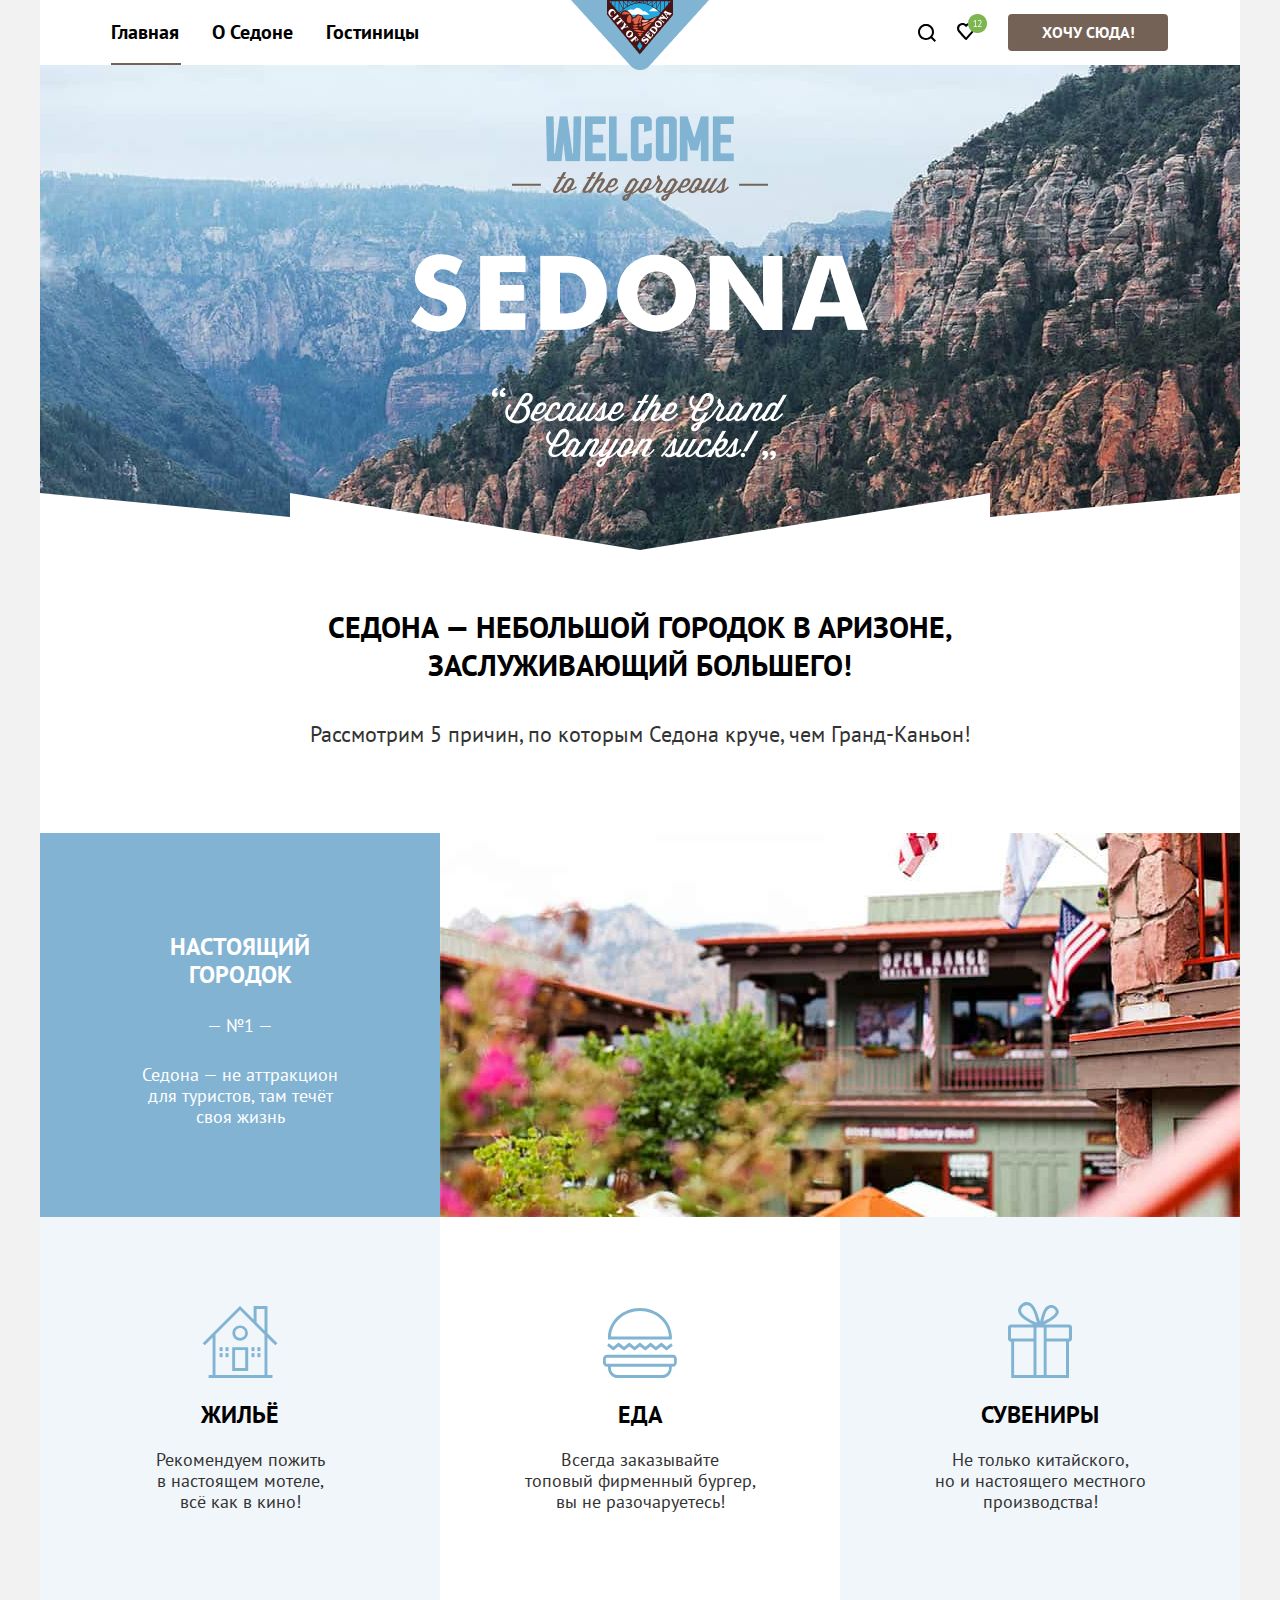
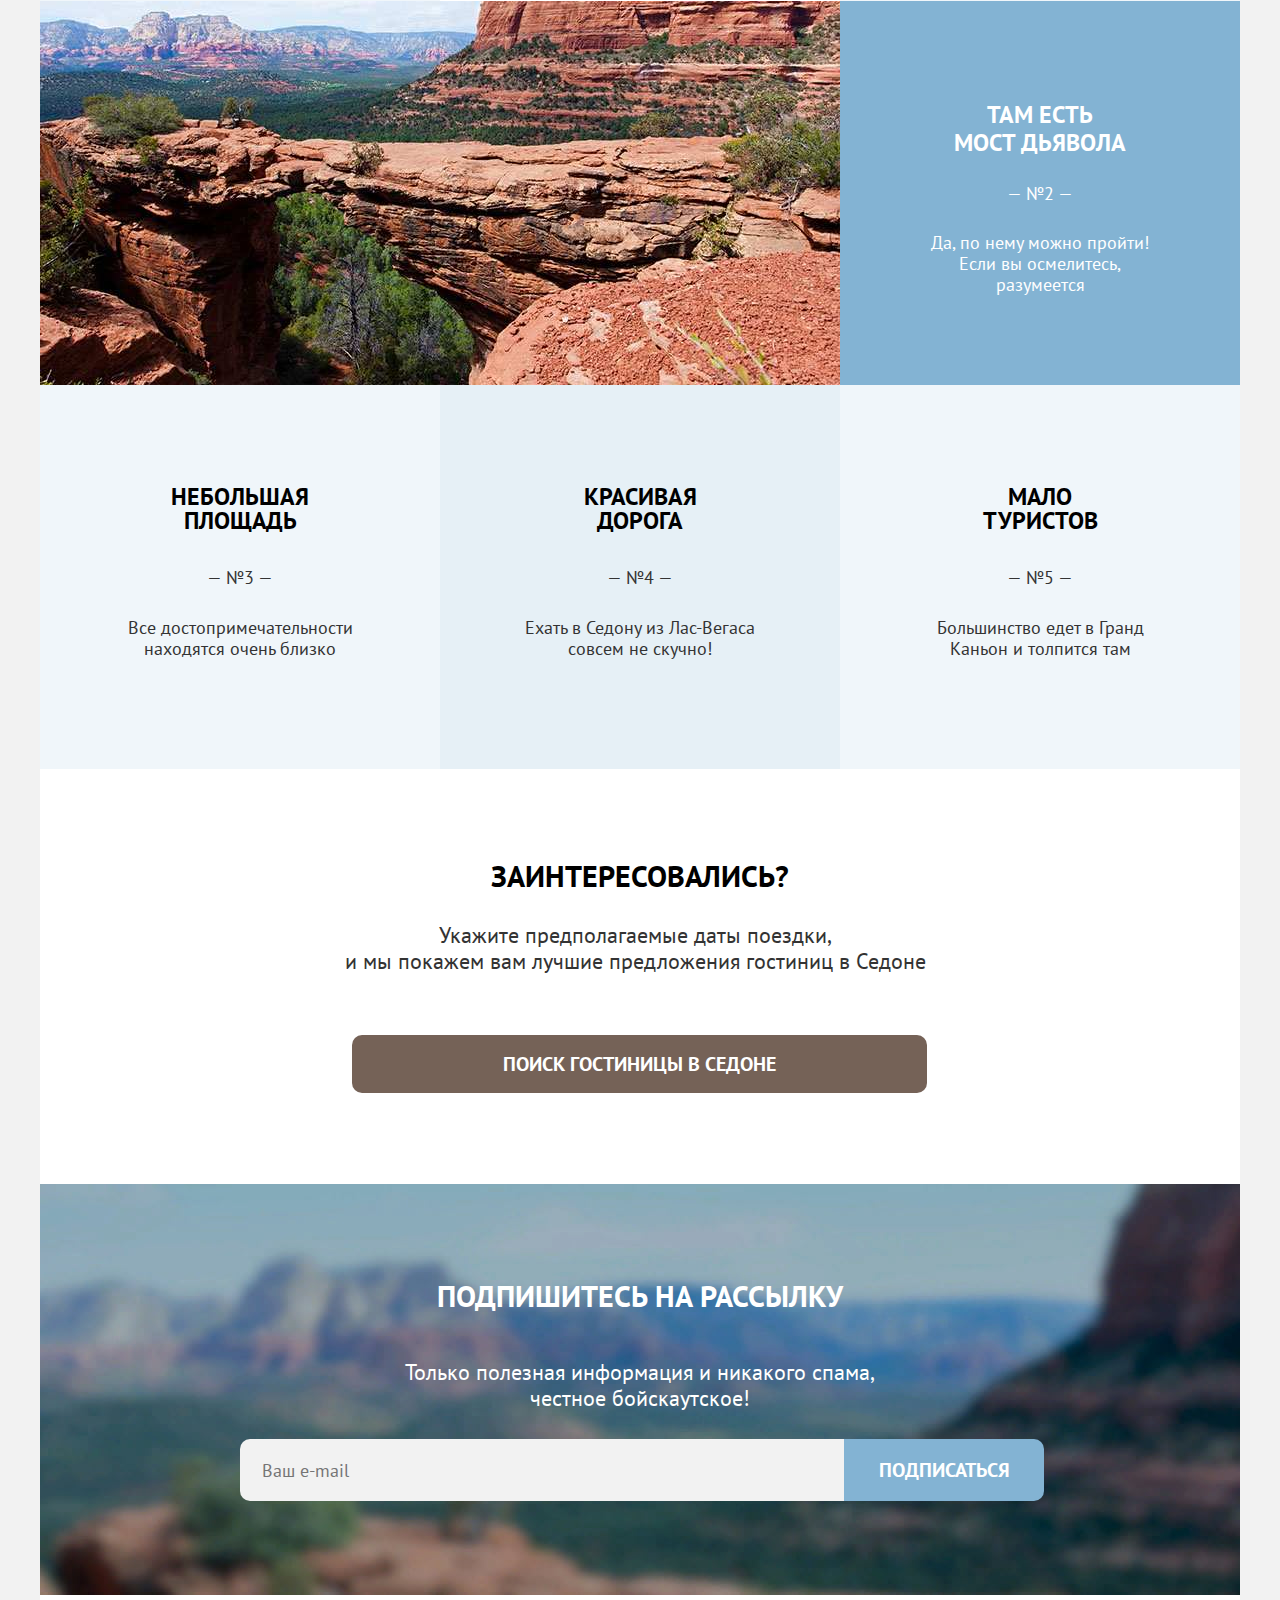
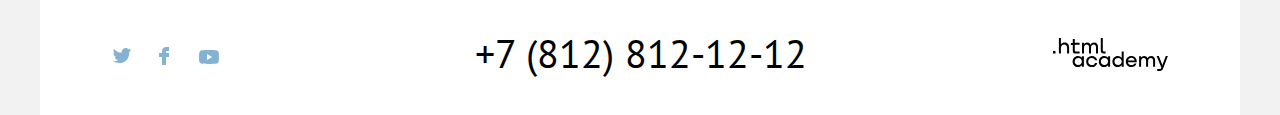
==== commit 18cfdbee: "посмотрите валдицияю пж" ====
--- a/index.html
+++ b/index.html
@@ -41,37 +41,47 @@
               <span class="mark-popover-close-button"></span>
             <!-- поповер -->
               <div class="popover popover-cart"> 
-              <div class="popover-content"> 
-                <ul class="cart-items-list">
-                  <li class="cart-item">
-                    <a class="cart-item-block">
-                    <img class="cart-item-image cart-item-child" src="images/index/hotel-1-small.png" alt="фото мотеля">
-                    <p class="cart-item-title">Desert Quail Inn</p>
-                    <p class="cart-item-type-hotel cart-item-child">Мотель</p>
-                  </a>
-                    <button type="button" class="cart-item-button button">
-                      <img  class="basket" src="images/svg/delete-svg.svg" alt="корзина">
-                    </button> 
-                  </li>
-                  <li class="cart-item">
-                    <a class="cart-item-block">
-                    <img class="cart-item-image cart-item-child" src="images/index/hotel-2-small.png" alt="фото апартаментов" style="border:none">
-                    <p class="cart-item-title">Villas at Poco Diablo</p>
-                    <p class="cart-item-type-hotel cart-item-child">Апартаменты</p>
+                <div class="popover-content"> 
+                  <ul class="cart-items-list">
+                    <li class="cart-item">
+                      <a class="cart-item-block">
+                      <img class="cart-item-image cart-item-child" src="images/index/hotel-1-small.png" alt="фото мотеля">
+                      <p class="cart-item-title">Desert Quail Inn</p>
+                      <p class="cart-item-type-hotel cart-item-child">Мотель</p>
                     </a>
-                    <button type="button" class="cart-item-button button">
-                      <img  class="basket" src="images/svg/delete-svg.svg" alt="корзина">
-                    </button>
+                      <button type="button" class="cart-item-button button">
+                        <svg width="16" height="16" viewBox="0 0 16 16" fill="none" xmlns="http://www.w3.org/2000/svg">
+                          <path d="M15.3 2.29999H13.1H2.8H0.6C0.3 2.29999 0 2.49999 0 2.79999C0 3.09999 0.3 3.39999 0.6 3.39999H2.3V15.4C2.3 15.7 2.6 16 2.9 16H13.1C13.4 16 13.7 15.7 13.7 15.4V3.39999H15.4C15.7 3.39999 16 3.09999 16 2.79999C16 2.49999 15.6 2.29999 15.3 2.29999ZM12.5 14.8H3.4V3.39999H12.5V14.8Z"/>
+                          <path d="M6.20001 1.2H9.60001C9.90001 1.2 10.2 0.9 10.2 0.6C10.2 0.3 10 0 9.70001 0H6.20001C5.90001 0 5.70001 0.3 5.70001 0.6C5.70001 0.9 5.90001 1.2 6.20001 1.2Z"/>
+                          <path d="M6.19998 12C6.49998 12 6.79998 11.7 6.79998 11.4V5.69998C6.79998 5.39998 6.49998 5.09998 6.19998 5.09998C5.89998 5.09998 5.59998 5.39998 5.59998 5.69998V11.4C5.69998 11.7 5.89998 12 6.19998 12Z"/>
+                          <path d="M9.69998 12C9.99998 12 10.3 11.7 10.3 11.4V5.69998C10.3 5.39998 9.99998 5.09998 9.69998 5.09998C9.39998 5.09998 9.09998 5.49998 9.09998 5.69998V11.4C9.09998 11.7 9.29998 12 9.69998 12Z"/>
+                        </svg>                        
+                      </button> 
+                    </li>
+                    <li class="cart-item">
+                      <a class="cart-item-block">
+                      <img class="cart-item-image cart-item-child" src="images/index/hotel-2-small.png" alt="фото апартаментов" style="border:none">
+                      <p class="cart-item-title">Villas at Poco Diablo</p>
+                      <p class="cart-item-type-hotel cart-item-child">Апартаменты</p>
+                      </a>
+                      <button type="button" class="cart-item-button button">
+                        <svg width="16" height="16" viewBox="0 0 16 16" fill="none" xmlns="http://www.w3.org/2000/svg">
+                          <path d="M15.3 2.29999H13.1H2.8H0.6C0.3 2.29999 0 2.49999 0 2.79999C0 3.09999 0.3 3.39999 0.6 3.39999H2.3V15.4C2.3 15.7 2.6 16 2.9 16H13.1C13.4 16 13.7 15.7 13.7 15.4V3.39999H15.4C15.7 3.39999 16 3.09999 16 2.79999C16 2.49999 15.6 2.29999 15.3 2.29999ZM12.5 14.8H3.4V3.39999H12.5V14.8Z"/>
+                          <path d="M6.20001 1.2H9.60001C9.90001 1.2 10.2 0.9 10.2 0.6C10.2 0.3 10 0 9.70001 0H6.20001C5.90001 0 5.70001 0.3 5.70001 0.6C5.70001 0.9 5.90001 1.2 6.20001 1.2Z"/>
+                          <path d="M6.19998 12C6.49998 12 6.79998 11.7 6.79998 11.4V5.69998C6.79998 5.39998 6.49998 5.09998 6.19998 5.09998C5.89998 5.09998 5.59998 5.39998 5.59998 5.69998V11.4C5.69998 11.7 5.89998 12 6.19998 12Z"/>
+                          <path d="M9.69998 12C9.99998 12 10.3 11.7 10.3 11.4V5.69998C10.3 5.39998 9.99998 5.09998 9.69998 5.09998C9.39998 5.09998 9.09998 5.49998 9.09998 5.69998V11.4C9.09998 11.7 9.29998 12 9.69998 12Z"/>
+                        </svg>
+                      </button>
                     </li>
                     <li class="cart-item-link">
-                    <a class="popover-title-link" href="#">
-                    <h2 class="popover-title">Все Избранные</h2>
-                    </a>
-                  </li>
-                </ul>
-              </div>
-            </div> 
-          </li>
+                      <a class="popover-title-link" href="#">
+                      <h2 class="popover-title">Все Избранные</h2>
+                      </a>
+                    </li>
+                  </ul>
+                </div>
+              </div> 
+            </li>
           <li class="navigation-item ">
             <a class="here-button" href="navigation-button.html">Хочу Сюда!</a>
           </li>
--- a/styles/style.css
+++ b/styles/style.css
@@ -151,6 +151,7 @@
     color:#000000;
     background-color:#FFFFFF;
     /* Отключил поповер */
+    display:none;
 }
 .popover-cart::before{
     position:absolute;
@@ -201,36 +202,44 @@
     grid-template-columns: 65px 260px 50px;
     grid-template-rows: 50px;
 }
-.cart-tiem-block{
+.cart-item-block{
     margin:0;
     padding:0;
     display:flex;
-    flex-direction: row;
-    width:auto;
-    width:200px;
+    grid-columns:1/3;   
 }
 .cart-item-block:hover{
     opacity:0.6;
+}
+.cart-item-block:focus{
+    outline: 3px solid #83B3D3;
+    box-sizing: border-box;
+    border-radius: 10px;
+}
+.cart-item-block:active{
+    opacity:0.3;
 }
 .cart-tiem-block:focus{
     outline:border: 3px solid #83B3D3;
     box-sizing: border-box;
     border-radius: 10px;
 }
-.basket:hover{
-    color:black;
-}
-.cart-item-button:focus{
-    outline:none;
-    padding: 10px;
-    width: 36px;
-    height: 36px;
-    border: 3px solid #83B3D3;
-    box-sizing: border-box;
+.cart-item-button svg{
+    position:relative;
+    fill:rgba(0, 0, 0, 0.2);
+    padding:10px;
+    bottom:4px;
+    right:2px;
+}
+.cart-item-button:hover svg{
+    fill:black;
+}
+.cart-item-button:focus svg{
+    outline: 3px solid #83B3D3;
     border-radius: 10px;
 }
-.cart-item-button:active{
-    color: rgba(255, 255, 255, 0.3);
+.cart-item-button:active svg{
+    fill:rgba(0, 0, 0, 0.1)
 }
 .cart-item + .cart-item{
     margin-top:24px;
@@ -250,6 +259,7 @@
     border: 1px solid #000000;
 }
 .cart-item-title{
+    position:absolute;
     height:36px;
     font-family:"PT Sans",sans-serif;
     font-style: normal;
@@ -262,13 +272,13 @@
     align-self:flex-end;
     grid-column:2/3;
     grid-row:1/2;
+    left:90px;
 }
 .cart-item-link{
     list-style: none;
 }
 .cart-item-type-hotel{
-    margin:0;
-    padding:0;
+    position: relative;
     width: 244px;
     font-family: "PT Sans",sans-serif;
     font-style: normal;
@@ -280,6 +290,8 @@
     color: #333333;
     grid-column:2/3;
     grid-row:1/2;
+    left:15px;
+    top:20px;
 }
 .cart-item .button {
     grid-column: 3 / 4;
@@ -308,7 +320,7 @@
     max-width:350px;
 }
 .navigation-user .navigation-link[href="#"]{
-    right:105px;
+    right:45px;
     padding:4px 7px 2px;
     margin-top:24px;
 }
@@ -640,6 +652,11 @@
 }
 .catalog-filter-group:first-child .control-mark{
     left:2px;
+}
+.control-input:focus ~ .control-mark::after{
+    position:absolute;
+    content:"";
+    background:red;
 }
 .control-input[type="checkbox"] + .control-mark:hover{
     opacity:0.6;
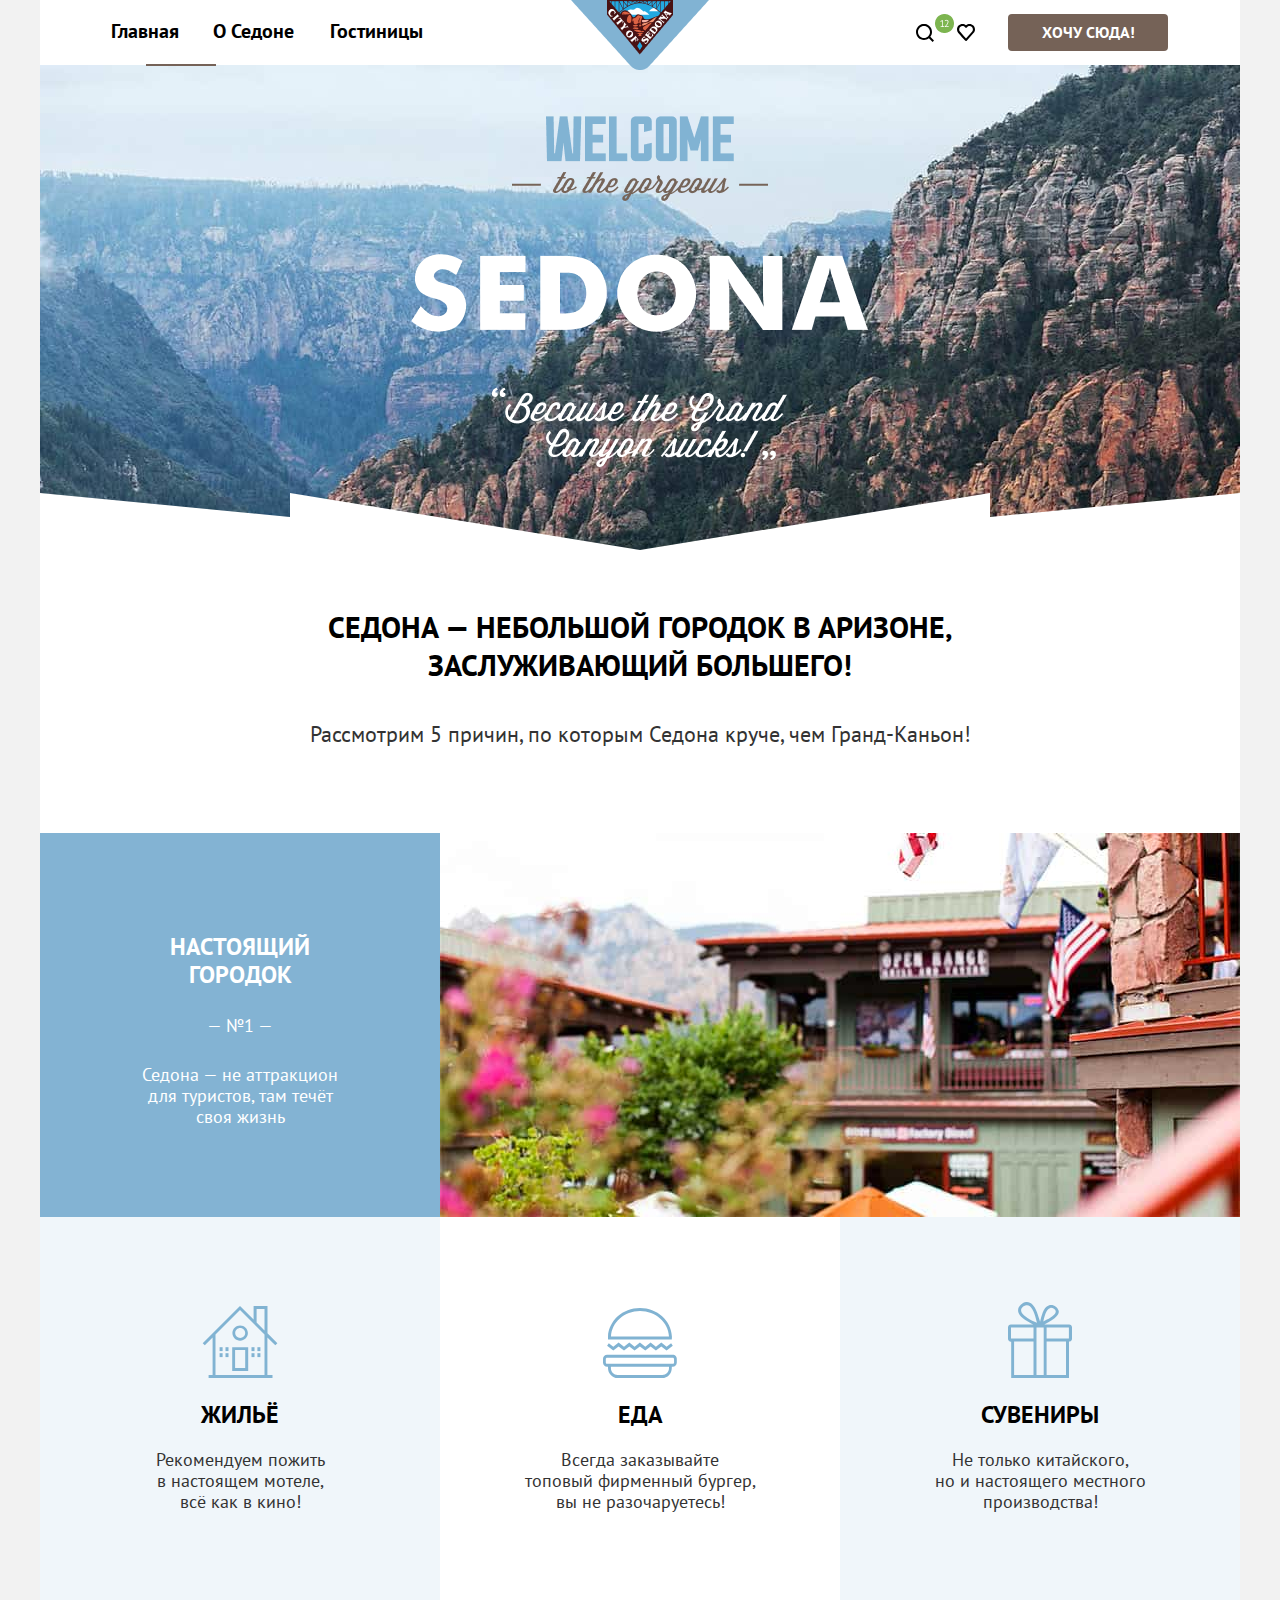
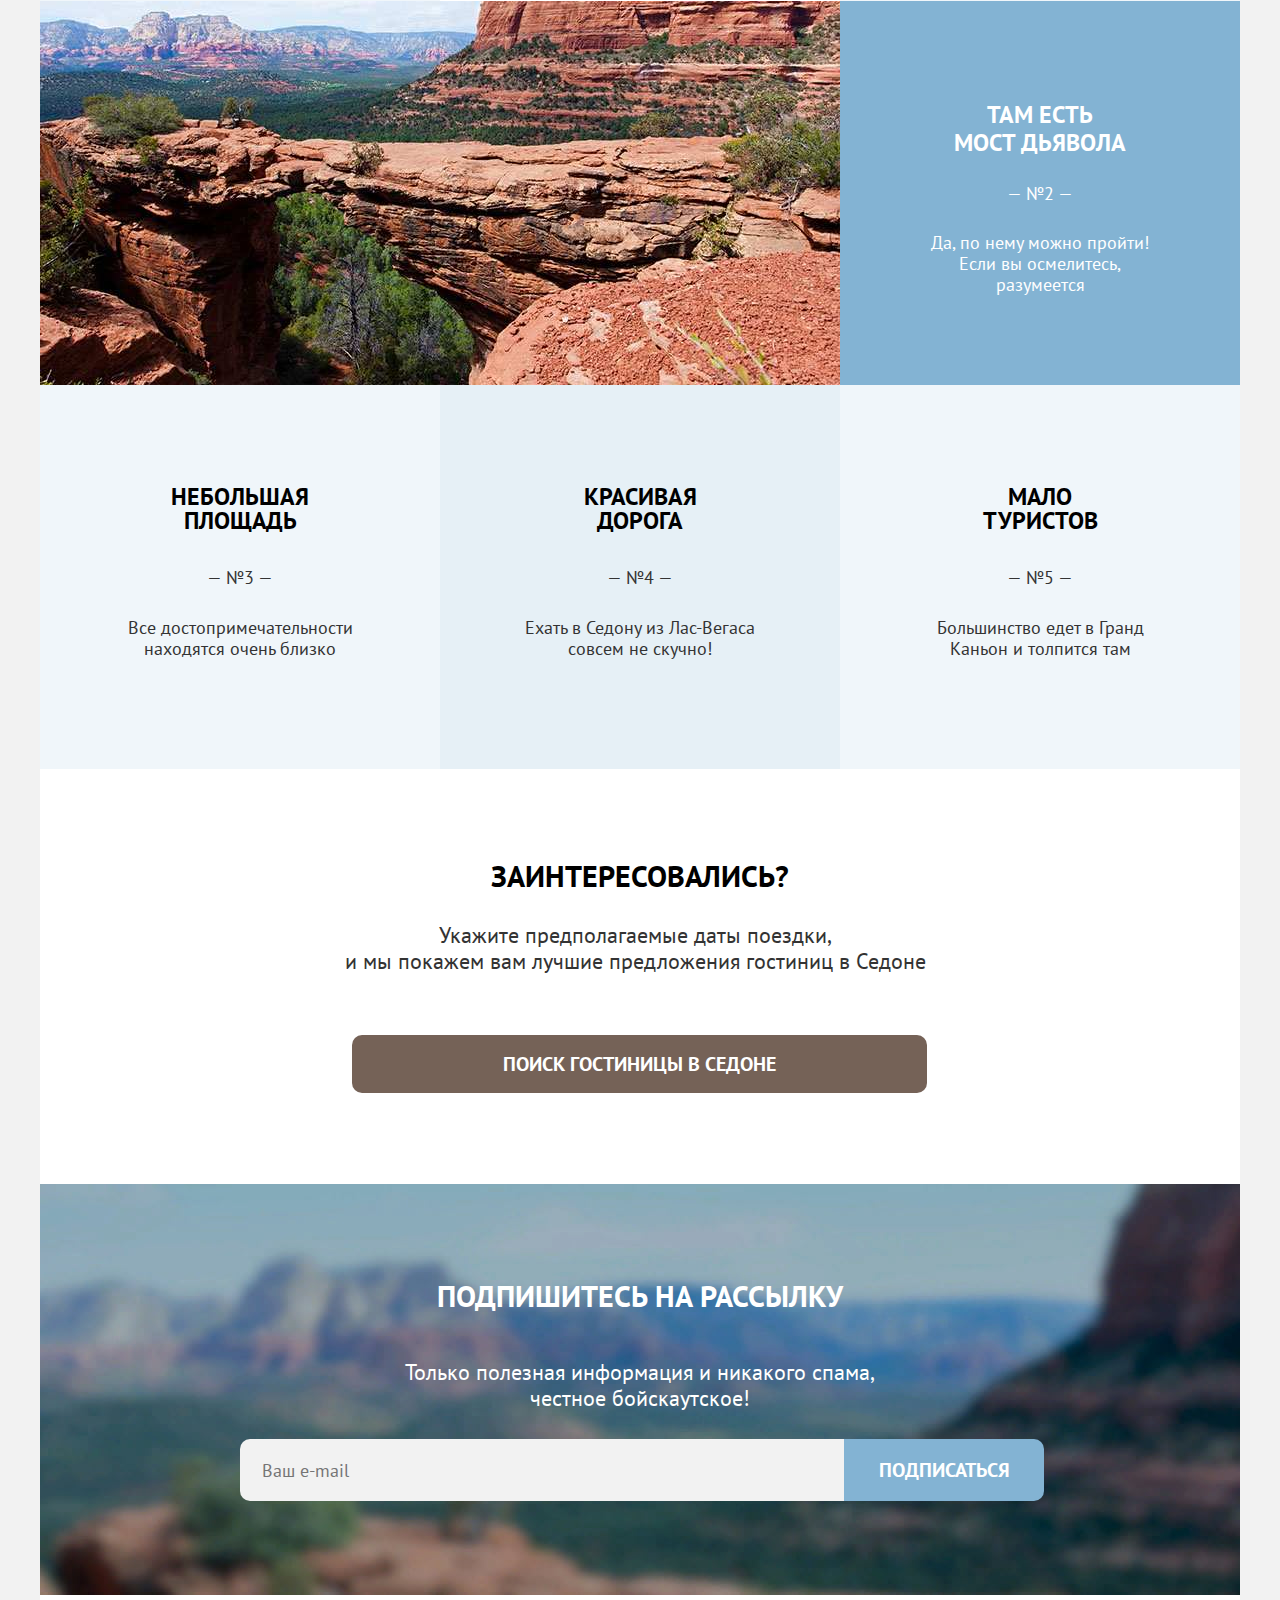
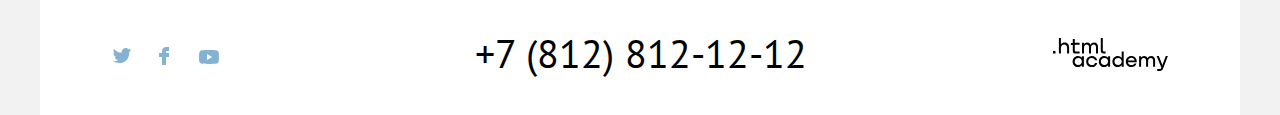
==== commit 1a737a48: "Защита проекта" ====
--- a/index.html
+++ b/index.html
@@ -14,20 +14,20 @@
       <nav class="navigation">
         <ul class="navigation-list">
           <li class="navigation-item">
-            <a class="navigation-link" href="main-link.html" >Главная</a>
+            <a class="navigation-link" href="" >Главная</a>
           </li>
           <li class="navigation-item">
             <a class="navigation-link" href="about-sedona.html">О Седоне</a>
           </li>
           <li class="navigation-item">
-            <a class="navigation-link" href="hotels.html">Гостиницы</a>
+            <a class="navigation-link" href="catalog.html">Гостиницы</a>
           </li>
         </ul>
         <ul class="navigation-user navigation-list">
           <li class="navigation-item">
             <a class="navigation-link" href="#">
               <svg width="18" height="18" viewBox="0 0 18 18" xmlns="http://www.w3.org/2000/svg">
-                <path d="M18 16.5L14.3 12.8C15.3 11.5 16 9.8 16 7.9C16 3.5 12.4 -0.1 8 -0.1C3.6 -0.1 0 3.6 0 8C0 12.4 3.6 16 8 16C9.8 16 11.5 15.4 12.9 14.3L16.6 18L18 16.5ZM8 14C4.7 14 2 11.3 2 8C2 4.7 4.7 2 8 2C11.3 2 14 4.7 14 8C14 11.3 11.3 14 8 14Z" fill="black"/>
+                <path d="M18 16.5L14.3 12.8C15.3 11.5 16 9.8 16 7.9C16 3.5 12.4 -0.1 8 -0.1C3.6 -0.1 0 3.6 0 8C0 12.4 3.6 16 8 16C9.8 16 11.5 15.4 12.9 14.3L16.6 18L18 16.5ZM8 14C4.7 14 2 11.3 2 8C2 4.7 4.7 2 8 2C11.3 2 14 4.7 14 8C14 11.3 11.3 14 8 14Z"/>
               </svg>
             </a>
           </li>
@@ -210,14 +210,14 @@
             <button type="button" class="calendar-button">
             </button>
             <!-- параграф скрыт в CSS с помощью display:none -->
-            <p class="modal-title-wrong-answer" id="red-p">Мы не можем отправить вас в прошлое.</p>
+            <span class="modal-title-wrong-answer" id="red-p">Мы не можем отправить вас в прошлое.</span>
           </p>
           <p class="field-group">
             <label class="modal-content-label field" for="check-out-date">Дата выезда:</label>
             <input class="auth-form-field field" type="text" id="check-out-date" name="auth-login" placeholder="1 сентября 2021">
             <button type="button" class="calendar-button"></button>
             <!-- параграф скрыт в CSS с помощью display:none -->
-            <p class="modal-title-wrong-answer">На эти даты есть свободные номера. Пока есть.</p>
+            <span class="modal-title-wrong-answer">На эти даты есть свободные номера. Пока есть.</span>
           </p>
           <!-- Раздел Взрослые: -->
           <p class="field-group">
--- a/styles/style.css
+++ b/styles/style.css
@@ -188,7 +188,7 @@
 .popover-title:hover{
     background: #615048;
 }
-.popover-title-link:focus{
+.popover-title-link:focus-visible{
     outline:3px solid #83B3D3;
     background: #615048;;
     border-radius: 0px 0px 20px 20px;
@@ -206,12 +206,12 @@
     margin:0;
     padding:0;
     display:flex;
-    grid-columns:1/3;   
+    grid-column:1/3;   
 }
 .cart-item-block:hover{
     opacity:0.6;
 }
-.cart-item-block:focus{
+.cart-item-block:focus-visible{
     outline: 3px solid #83B3D3;
     box-sizing: border-box;
     border-radius: 10px;
@@ -219,8 +219,8 @@
 .cart-item-block:active{
     opacity:0.3;
 }
-.cart-tiem-block:focus{
-    outline:border: 3px solid #83B3D3;
+.cart-tiem-block:focus-visible{
+    outline: 3px solid #83B3D3;
     box-sizing: border-box;
     border-radius: 10px;
 }
@@ -234,7 +234,7 @@
 .cart-item-button:hover svg{
     fill:black;
 }
-.cart-item-button:focus svg{
+.cart-item-button:focus-visible svg{
     outline: 3px solid #83B3D3;
     border-radius: 10px;
 }
@@ -313,27 +313,31 @@
 }
 .navigation-list:first-child{
     margin-left:59px;
+    max-width:330px;
 }
 .navigation-list.navigation-user {
     width:auto;
     margin-left:auto;
-    max-width:350px;
+    max-width:430px;
+}
+.navigation-user .navigation-item:nth-child(3){
+    width:160px;
+    margin-right:72px;
 }
 .navigation-user .navigation-link[href="#"]{
-    right:45px;
-    padding:4px 7px 2px;
-    margin-top:24px;
-}
-.navigation-link[href="#"]:hover svg{
-    stroke:#756257;
-}
-.navigation-link[href="#"]:active svg{
+    padding:4px 4px 2px 4px;
+    margin-top:18px;
+    margin-left:53px;
+}
+.navigation-user .navigation-link[href="#"]:hover svg{
+    fill:#756257;
+}
+.navigation-user .navigation-link[href="#"]:active svg{
     opacity: 0.3;
 }
 .navigation-link {
-    position: relative;
     display:block;
-    margin:19px 33px 12px 0px;
+    margin:12px 0px 12px 0px;
     font-size:20px;
     line-height:26px;
     font-weight: 700;
@@ -346,19 +350,31 @@
     bottom:6px;
 }
 .navigation-link[href="hotels.html"]{
-    right:48px;
-    bottom:6px;
+    margin-top:12px;
+}
+.catalog-body .navigation-link[href="hotels.html"]::after{
+    position: absolute;
+    content:"";
+    border-bottom:2px solid #756257;
+    width:93px;
+    left:362px;
+    top:64px;
 }
 .navigation-link[href="about-sedona.html"]{
-    right:24px;
+    margin:0;
+    margin-left:9px;
+    margin-top:12px;
 }
 .navigation-user  .navigation-link{
     padding:19px 20px 0px 0px;
 }
+.navigation-user .navigation-item:nth-child(2){
+    width:70px;
+}
 .navigation-link:hover {
     color:#756257;
 }
-.navigation-link:focus {
+.navigation-link:focus-visible {
     outline:3px solid #83B3D3;;
     box-sizing: border-box;
     border-radius: 10px;
@@ -371,13 +387,7 @@
 .navigation-link:active {
     color: rgba(0, 0, 0, 0.3);
 }
-.navigation-user .navigation-item:nth-child(2){
-    position:relative;
-}
 .sedona-like{
-    position: relative;
-    top:-1px;
-    right:05px;
     width:18px;
     height:17px;
     fill:#000000;
@@ -389,48 +399,51 @@
     background:url("../images/svg/12-like-vector.png");
     width:19px;
     height:19px;
-    right:93px;
-    bottom:32px;
+    right:326px;
+    top:14px;
 }
 .popover-close-button {
-    position:relative;
     outline:none;
     background:none;
     border:none;
-    margin:16px 15px 0px 0px;
-    right:72px;
-    top:0;
+    margin:16px 0px 0px 6px;
     cursor:pointer;
 }
 .popover-close-button:hover svg{
     fill:rgba(117, 98, 87, 1);
 }
-.popover-close-button:focus svg{
+.popover-close-button:focus-visible svg{
     outline: 3px solid #83B3D3;
     fill:rgba(117, 98, 87, 1);
     border-radius: 10px;
 }
+.popover-close-button:active svg{
+    fill:rgba(117, 98, 87, 0.3);
+}
 .navigation-list .navigation-item{
     height:65px;
-}
-.index-body .navigation-link[href="main-link.html"]::after{
+    width:110px;
+}
+.navigation-item:first-child{
+    width:80px;
+}
+.navigation-list:nth-child(1) .navigation-item:nth-child(2){
+    width:139px;
+}
+.index-body .navigation-link[href=""]::after{
     position: absolute;
     content:"";
     border-bottom:2px solid #756257;
     width:70px;
-    left:12px;
-    top:50px;
-}
-.catalog-body .navigation-link[href="hotels.html"]::after{
-    position: absolute;
-    content:"";
-    border-bottom:2px solid #756257;
-    width:93px;
-    left:13px;
-    top:50px;
+    left:146px;
+    top:64px;
+    z-index:3
+}
+.navigation-link[href=""]{
+    padding-left:6px;
+    margin-left:6px;
 }
 .here-button {
-    position:relative;
     width:160px;
     font-family: "PT Sans";
     font-style: normal;
@@ -445,14 +458,14 @@
     padding:8px 0px;
     text-align:center;
     text-decoration: none;
-    right:72px;
-    top:14px;
+    margin-right:72px;
+    margin-top:14px;
     
 }
 .here-button:hover {
     background-color:#615048;
 }
-.here-button:focus {
+.here-button:focus-visible {
     outline:3px solid #83B3D3;
     border-radius: 4px;
 }
@@ -602,7 +615,7 @@
     box-sizing: border-box;
     border-radius: 4px;
 }
-.sorting-type .select-control:focus{
+.sorting-type .select-control:focus-visible{
     outline: 2px solid #83B3D3;
     box-sizing: border-box;
     border-radius: 4px;
@@ -653,15 +666,13 @@
 .catalog-filter-group:first-child .control-mark{
     left:2px;
 }
-.control-input:focus ~ .control-mark::after{
-    position:absolute;
-    content:"";
-    background:red;
+.control-input:focus + .control-mark{
+    outline:3px solid #83B3D3;
 }
 .control-input[type="checkbox"] + .control-mark:hover{
     opacity:0.6;
 }
-.control-mark:focus{
+.control-mark:focus-visible{
     background: rgba(255, 255, 255, 0.6);
     outline: 3px solid #83B3D3;
 }
@@ -771,7 +782,7 @@
 .mode-title:not(.mode-title-black):hover{
     border: 2px solid #83B3D3;
 }
-.mode-title:not(.mode-title-black):focus{
+.mode-title:not(.mode-title-black):focus-visible{
     outline:none;
     border: 2px solid #83B3D3;
 }
@@ -1001,7 +1012,7 @@
 .search-hotels:hover {
     background: #615048;
 }
-.search-hotels:focus {
+.search-hotels:focus-visible {
     outline:3px solid #83B3D3;
     box-sizing: border-box;
     border-radius: 10px;
@@ -1058,7 +1069,7 @@
 .mail-button:hover {
     background: #E6E6E6;
 }
-.mail-button:focus {
+.mail-button:focus-visible {
     outline:3px solid #83B3D3;
     outline-offset: -3px;
 }
@@ -1084,7 +1095,7 @@
 .for-email-button:hover {
     background: #68A2CA;
 }
-.for-email-button:focus { 
+.for-email-button:focus-visible { 
     outline: 3px solid #756257;
     outline-offset: -3px;
 }
@@ -1132,7 +1143,7 @@
 .social-button:hover svg{
     fill:#68A2CA;
 }
-.footer-social-list:focus svg{
+.footer-social-list:focus-visible svg{
     outline: 3px solid #83B3D3;
     border-radius: 10px;
 }
@@ -1148,7 +1159,7 @@
     right:56px;
     top:4px;
 }
-.social-button:focus {
+.social-button:focus-visible {
     outline:3px solid #83B3D3;;
     box-sizing: border-box;
     border-radius: 10px;
@@ -1173,7 +1184,7 @@
 .telefon:hover {
     color: #756257;
 }
-.telefon:focus {
+.telefon:focus-visible {
     padding: 15px;
     box-sizing: border-box;
     border-radius: 10px;
@@ -1197,7 +1208,7 @@
 .htmlacademy-block:hover svg{
     fill: #756257;
 }
-.htmlacademy-block:focus{
+.htmlacademy-block:focus-visible{
     outline: 3px solid #83B3D3;
     border-radius: 10px;
     
@@ -1238,7 +1249,7 @@
     box-sizing: border-box;
     border-radius: 4px;
 }
-.text-sorting-block .select-control:focus{
+.text-sorting-block .select-control:focus-visible{
     outline: 2px solid #83B3D3;;
     box-sizing: border-box;
     border-radius: 4px;
@@ -1301,7 +1312,7 @@
 .link-download-more:hover{
     background: #68A2CA;
 }
-.link-download-more:focus{
+.link-download-more:focus-visible{
     outline: 3px solid #756257;
     border-radius: 10px;
 }
@@ -1355,10 +1366,17 @@
     margin-left:26px;
 }
 .breadcrumbs-link[href="index.html"]{
-    position:relative;
-    height:2px;
-    padding:3px 8px 6px;
-    right:8px;
+    position:absolute;
+    padding:3px;
+    left:0px;
+    top:10px;
+    line-height:0px;
+}
+.breadcrumbs-link svg{
+    fill:rgba(255, 255, 255, 1);
+}
+.breadcrumbs-link[href="index.html"]:hover svg{
+    fill:rgba(255, 255, 255, 0.6)
 }
 .breadcrumbs-link[href=""] {
     position:relative;
@@ -1373,8 +1391,8 @@
     padding-left:13px;
     text-decoration: none;
     top:-3px;
-    left:4px;
-    padding:3px 8px;
+    left:9px;
+    padding:3px;
 }
 .catalog-filter-list {
     display: flex;
@@ -1396,7 +1414,7 @@
 .breadcrumbs-link:hover{
     color: rgba(255, 255, 255, 0.6);
 }
-.breadcrumbs-link:focus{
+.breadcrumbs-link:focus-visible{
     outline:3px solid #83B3D3;;
     box-sizing: border-box;
     border-radius: 4px;
@@ -1426,7 +1444,7 @@
 .button-use:hover{
     background: #68A2CA;
 }
-.button-use:focus{
+.button-use:focus-visible{
     outline:3px solid #FFFFFF;
 }
 .button-use:active{
@@ -1445,12 +1463,11 @@
     background:none;   
     border:none; 
     padding:0;
-    
 }
 .button-repeat:hover{
     color: rgba(255, 255, 255, 0.6);
 }
-.button-repeat:focus{
+.button-repeat:focus-visible{
     outline:3px solid #83B3D3;
     border-radius: 4px;
     padding:4px 3px;
@@ -1485,7 +1502,7 @@
 .range-toggle:hover{
     box-shadow: 0px 4px 10px rgba(0, 0, 0, 0.25);
 }
-.range-toggle:focus{
+.range-toggle:focus-visible{
     border: 3px solid #83B3D3;
     box-shadow: 0px 4px 10px rgba(0, 0, 0, 0.25);
 }
@@ -1501,26 +1518,42 @@
     top:-8px;
     right:-10px;
 }
-.range-wrapper-inputs{
+.range-wrapper-inputs-block{
+    display:flex;
+}
+.range-wrapper-inputs-one{
     position:relative; 
     display:flex;
     margin-top:13px;
+    width:143px;
+    height:46px;
+    align-items:center;
     border: 2px solid #FFFFFF;
     box-sizing: border-box;
-    border-radius: 4px;
-    width:286px;
+    border-radius: 4px 0px 0px 4px;
+    border-right:none;
+}
+.range-wrapper-inputs-two{
+    position:relative; 
+    display:flex;
+    margin-top:13px;
+    width:143px;
     height:46px;
     align-items:center;
+    border: 2px solid #FFFFFF;
+    box-sizing: border-box;
+    border-radius: 0px 4px 4px 0px;
 }
 .range-wrapper-inputs:hover{
     border-color:rgba(255, 255, 255, 0.6)
 }
-.range-wrapper-inputs:focus{
+.range-wrapper-inputs:focus-within{
+    outline: none;
     box-shadow: 0px 0px 0px 3px #81B3D2;
 }
 .range-wrapper-inputs:active{
     background: #756257;
-}
+} 
 .range-input{
     width: 40px;
     font: inherit;
@@ -1541,22 +1574,12 @@
     margin: 0;
 }
 .range-input-one{
-    margin-right:83px;
     width:10px;
-    padding:14px 0px 16px 14px;
+    padding:14px 83px 16px 14px;
 }
 .range-input-two{
     width:40px;
     padding:14px 50px 14px 15px;
-}
-.range-wrapper-inputs::after{
-    content:"";
-    position:absolute;
-    width: 45px;
-    top:20px;
-    left:119px;
-    border-bottom: 2px solid #FFFFFF;
-    transform: rotate(90deg);
 }
 .block-product-card-button{
     display:flex;
@@ -1590,12 +1613,12 @@
 .elected-button[href=""]:hover{
     background: #6C9E42;
 }
-.elected-button:not(.elected-button[href=""]):focus{
+.elected-button:not(.elected-button[href=""]):focus-visible{
     outline:3px solid #756257;
     background: #68A2CA;
     border-radius: 4px;
 }
-.elected-button[href=""]:focus{
+.elected-button[href=""]:focus-visible{
     outline:3px solid #756257;
     background: #6C9E42;
     border-radius: 4px;
@@ -1607,7 +1630,7 @@
     border-radius: 4px;
     color:rgba(255, 255, 255, 0.3)
 }
-.elected-button[href=""]:focus{
+.elected-button[href=""]:focus-visible{
     background:#6C9E42;
     color:rgba(255, 255, 255, 0.3)
 }
@@ -1629,13 +1652,13 @@
     padding-top:9px;
     padding-bottom:8px;
     width:151px;
-    margin-top:57px;
+    margin-top:64px;
     display:block;
 }
 .detailed-button:hover{
     color: #615048;
 }
-.detailed-button:focus{
+.detailed-button:focus-visible{
     outline:3px solid #83B3D3;
     background: #615048;
     border-radius: 4px;
@@ -1669,7 +1692,7 @@
 .product-card-link:hover{
     opacity:0.6;
 }
-.product-card-link:focus{
+.product-card-link:focus-visible{
     outline:3px solid #83B3D3;
 }
 .product-card-link:active{
@@ -1690,15 +1713,15 @@
     color:#000000;
     align-self:flex-start;
     margin-top:-23px;
-    right:16px;
+    right:12px;
     white-space: normal;
-    padding:10px 16px;
-    top:10px;
+    padding:6px 12px;
+    top:14px;
 }
 .product-card-title:hover{
     color: #756257;
 }
-.product-card-title:focus{
+.product-card-title:focus-visible{
     outline:3px solid #83B3D3;
     box-sizing: border-box;
     border-radius: 10px;
@@ -1717,7 +1740,7 @@
     color:#333333;
     margin:0;
     padding:0;
-    margin-top:4px;
+    margin-top:12px;
 }
 .product-card-price + .product-card-price{
     margin-left:158px;
@@ -1786,7 +1809,7 @@
 .pagination-link:not(#gray-block):hover{
     background: #68A2CA;
 }
-.pagination-link:not(#gray-block):focus{
+.pagination-link:not(#gray-block):focus-visible{
     outline: 3px solid #756257;
 }
 .pagination-link:not(#gray-block):active{
@@ -1794,7 +1817,7 @@
 }
 .modal-container{
     position:fixed; 
-    top: 10px;
+    top:0;
     left: 0;
     display:flex;
     width: 100%;
@@ -1802,7 +1825,7 @@
     background-color: rgba(242, 242, 242, 0.8);
     z-index:4;
     /* Модальное окно скрыто */
-    display: none;
+    display:none;
 }
 .modal-content{
     position:relative;
@@ -1837,7 +1860,7 @@
 .modal-close-button:hover{
     background: #E6E6E6;
 }
-.modal-close-button:focus{
+.modal-close-button:focus-visible{
     outline:3px solid #83B3D3;
 }
 .modal-close-button:active{
@@ -1896,7 +1919,7 @@
 .auth-form-field:hover{
     background:#E6E6E6;
 }
-.auth-form-field:focus{
+.auth-form-field:focus-visible{
     outline:3px solid #83B3D3;
     border-radius: 4px;
 }
@@ -1978,6 +2001,7 @@
     display: flex;
     align-items: center;
     color: #333333;
+    top:40px;
     /* Отключил подсказки у неправильного ответа */
     /* display:none; */
 }
@@ -2016,7 +2040,7 @@
 .modal-content-button:hover svg{
     fill:rgba(0, 0, 0, 1)
 }
-.modal-content-button:focus svg{
+.modal-content-button:focus-visible svg{
     outline:3px solid #83B3D3;
     border-radius: 4px;
 }
@@ -2078,7 +2102,7 @@
 .modal-submit:hover{
     background: #68A2CA;
 }
-.modal-submit:focus{
+.modal-submit:focus-visible{
     background: #68A2CA;
     outline: 3px solid #756257;
     border-radius: 10px;
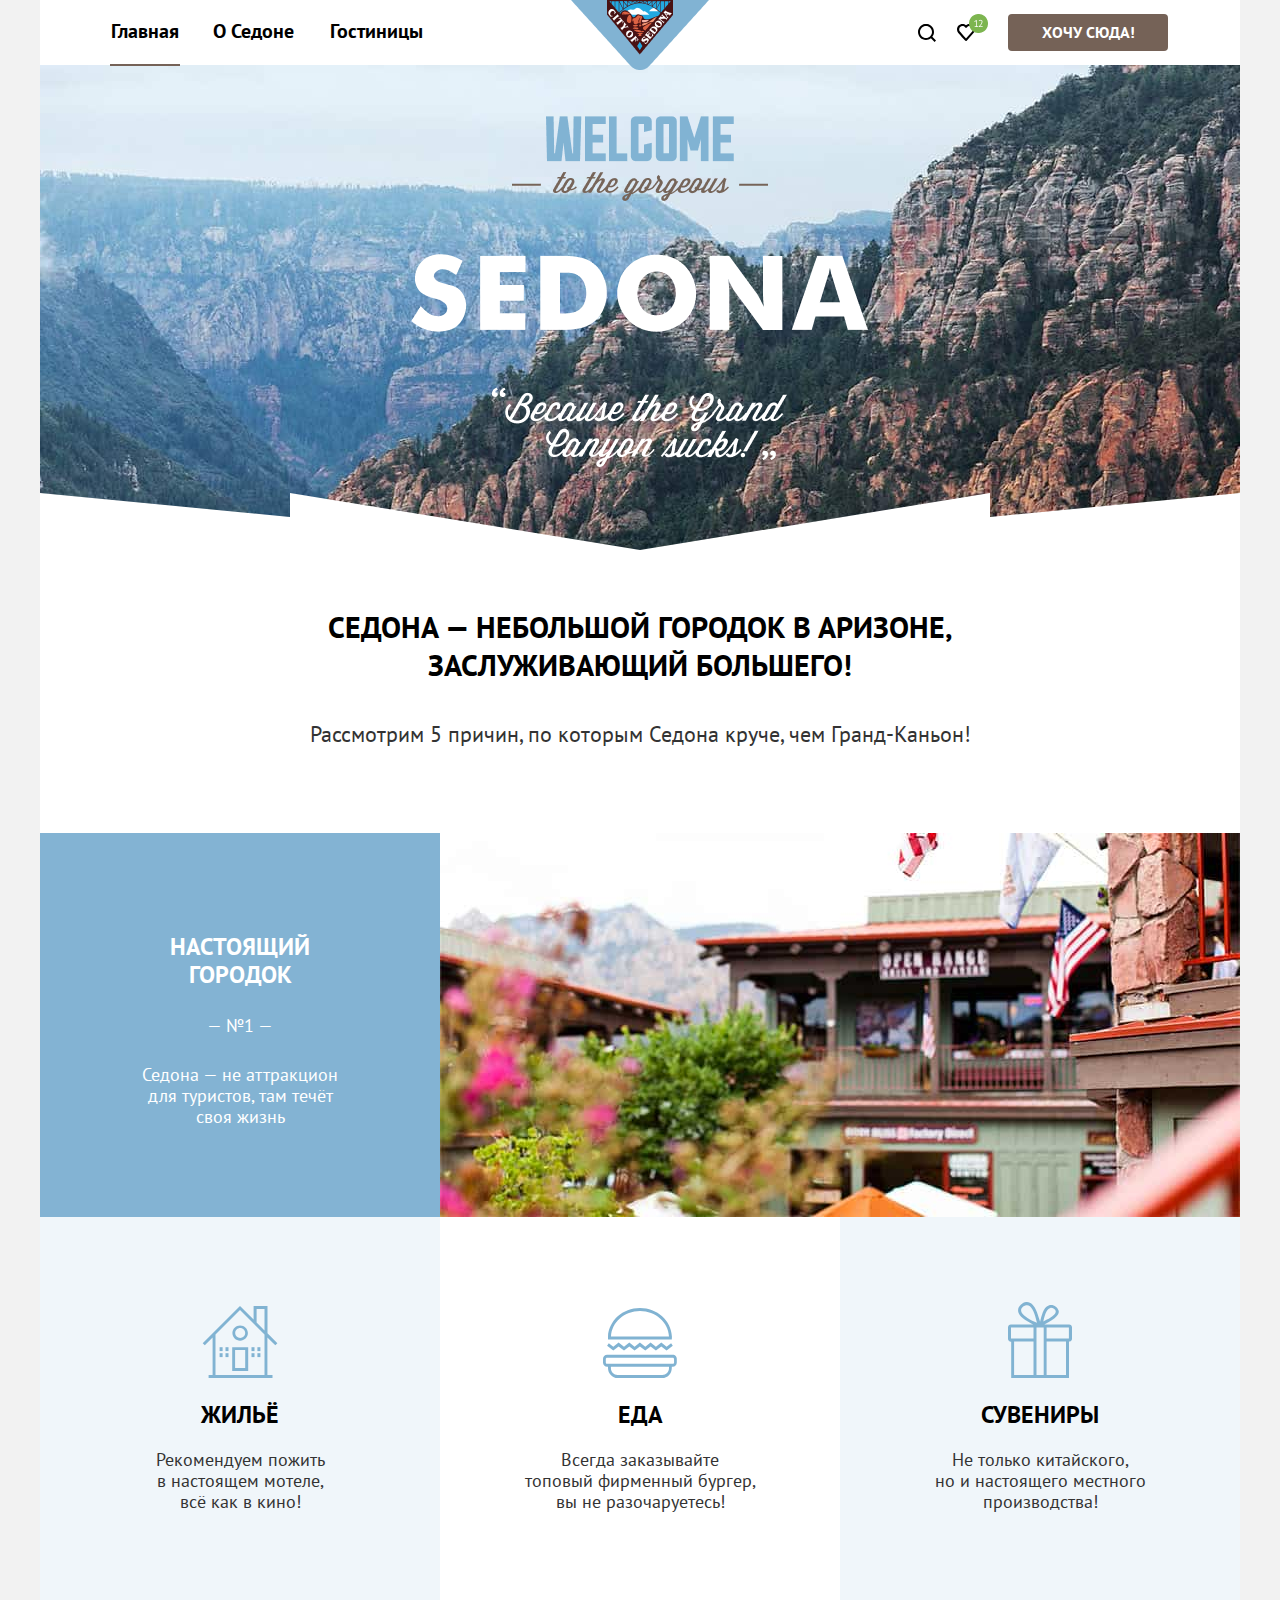
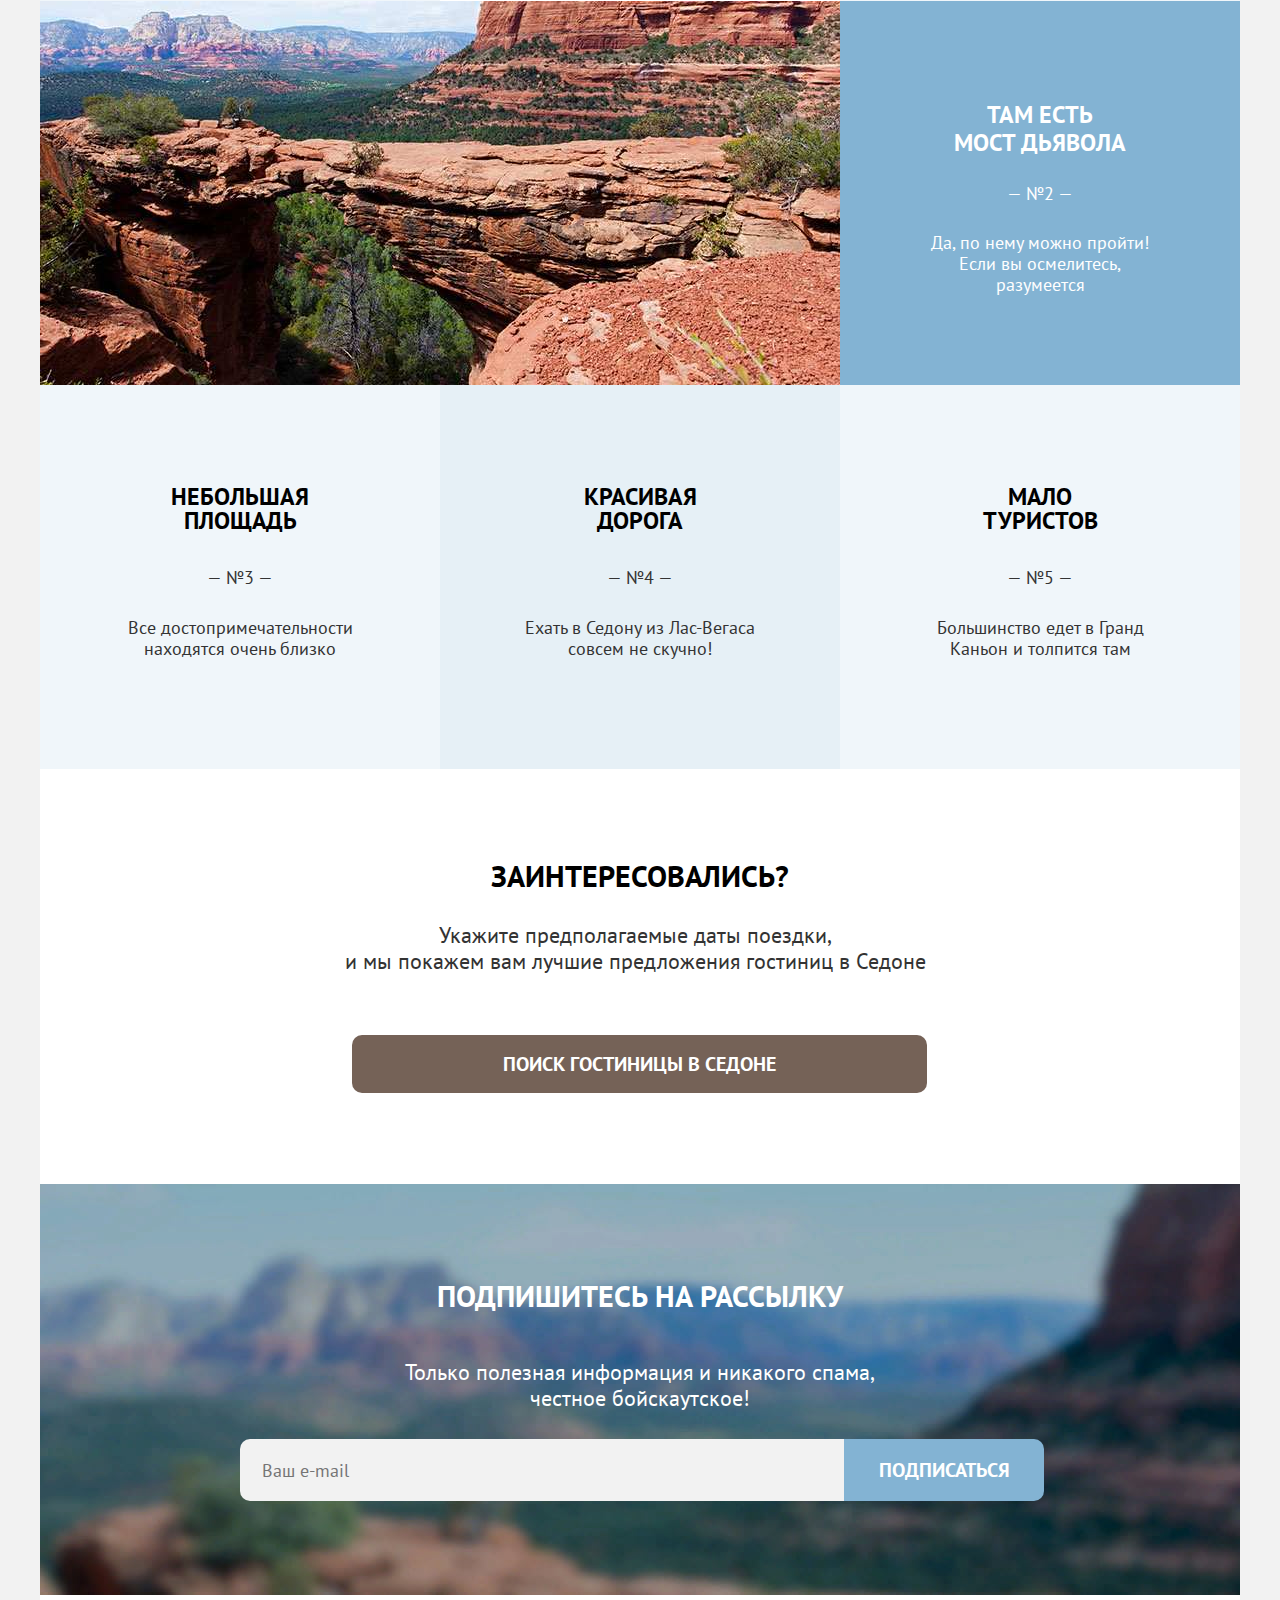
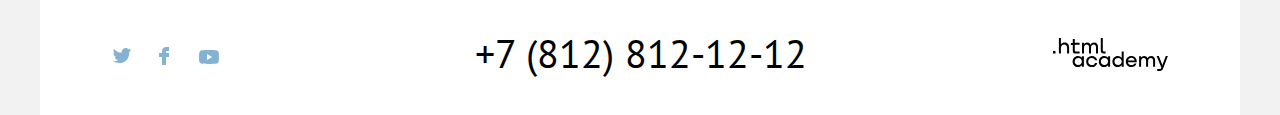
==== commit 6b21674f: "правки" ====
--- a/index.html
+++ b/index.html
@@ -23,6 +23,9 @@
             <a class="navigation-link" href="catalog.html">Гостиницы</a>
           </li>
         </ul>
+        <a class="logo-sedona" href="">
+          <img src="images/svg/sedona-nav.png" alt="логотип седоны">
+        </a>
         <ul class="navigation-user navigation-list">
           <li class="navigation-item">
             <a class="navigation-link" href="#">
@@ -186,8 +189,8 @@
             </a>
           </li>
         </ul>
-        <a class="telefon" href="+7(812)812-12-12">+7 (812) 812-12-12</a>
-        <a class="htmlacademy-block" href="htmlacademy.ru">
+        <a class="telefon" href="tel:89991112233"">+7 (812) 812-12-12</a>
+        <a class="htmlacademy-block" href="https://up.htmlacademy.ru/htmlcss/32">
           <svg width="115" height="33" fill="currentColor" xmlns="http://www.w3.org/2000/svg">
             <path d="M0 12.9v2.6h2.5v-2.6H0ZM11.6 4.5c-1.6 0-2.8.7-3.6 1.7h-.1V0h-2v15.5h2v-5.3c0-2.1 1.3-3.6 3.3-3.6 1.8 0 2.9 1.4 2.9 3.2v5.7h2V9.4c.1-3-1.8-4.9-4.5-4.9ZM26.6 4.8h-4.8V1.1h-2v3.8h-1.9v2h1.9v6c0 1.7 1 2.7 2.7 2.7h4.1v-2h-3.7c-.7 0-1.1-.4-1.1-1.1V6.8h4.8v-2ZM41.1 4.6c-1.6 0-2.9.8-3.5 2.1h-.1c-.6-1.2-1.8-2.1-3.4-2.1-1.4 0-2.5.8-3.1 1.8h-.1V4.8H29v10.6h2V10c0-2 1-3.5 2.6-3.5 1.5 0 2.4 1 2.4 2.6v6.3h2V9.8c0-2.4 1.4-3.3 2.6-3.3 1.5 0 2.4 1 2.4 2.6v6.3h2V8.9c.1-2.5-1.4-4.3-3.9-4.3ZM47.8 12.7c0 1.7 1 2.7 2.8 2.7h2v-2h-1.7c-.7 0-1.1-.4-1.1-1.1V0h-2v12.7ZM28.9 19.7c-.9-1.1-2.2-1.8-3.9-1.8-3.1 0-5.4 2.3-5.4 5.6s2.3 5.6 5.4 5.6c1.8 0 3-.8 3.8-1.9h.1v1.6h2V18.2h-2v1.5Zm-3.6 7.4c-2.2 0-3.6-1.6-3.6-3.6s1.4-3.6 3.6-3.6 3.6 1.6 3.6 3.6c0 1.9-1.4 3.6-3.6 3.6ZM44.2 22c-.5-2.4-2.6-4.1-5.4-4.1a5.4 5.4 0 0 0-5.6 5.6c0 3.1 2.2 5.6 5.6 5.6 2.8 0 4.9-1.8 5.4-4.2h-2.1a3.4 3.4 0 0 1-3.3 2.3c-2.2 0-3.6-1.6-3.6-3.6s1.4-3.6 3.6-3.6c1.6 0 2.8 1 3.3 2.2h2.1V22ZM55.1 19.7c-.9-1.1-2.2-1.8-3.9-1.8-3.1 0-5.4 2.3-5.4 5.6s2.3 5.6 5.4 5.6c1.8 0 3-.8 3.8-1.9h.1v1.6h2V18.2h-2v1.5Zm-3.6 7.4c-2.2 0-3.6-1.6-3.6-3.6s1.4-3.6 3.6-3.6 3.6 1.6 3.6 3.6c0 1.9-1.5 3.6-3.6 3.6ZM68.7 19.8c-.9-1.1-2.2-1.9-3.9-1.9-3.1 0-5.4 2.3-5.4 5.6s2.2 5.6 5.4 5.6c1.7 0 3-.8 3.8-1.8h.1v1.5h2V13.4h-2v6.4Zm-3.6 7.3c-2.2 0-3.6-1.6-3.6-3.6s1.4-3.6 3.6-3.6 3.6 1.6 3.6 3.6c-.1 2-1.5 3.6-3.6 3.6ZM78.3 17.9c-3.3 0-5.5 2.5-5.5 5.6 0 3 2.1 5.6 5.5 5.6 2.5 0 4.5-1.3 5.2-3.6h-2.1c-.5 1-1.6 1.6-3 1.6-1.9 0-3.3-1.3-3.4-2.9h8.8c.2-3.6-2-6.3-5.5-6.3Zm0 1.9c1.7 0 3 1 3.3 2.6h-6.5c.3-1.5 1.5-2.6 3.2-2.6ZM98.2 17.9c-1.6 0-2.9.8-3.6 2h-.1c-.6-1.2-1.8-2-3.4-2-1.4 0-2.5.7-3.1 1.8v-1.5h-1.9v10.6h2v-5.4c0-2 1-3.4 2.6-3.5 1.5 0 2.4 1 2.4 2.6v6.3h2v-5.6c0-2.4 1.4-3.3 2.6-3.3 1.5 0 2.4 1 2.4 2.6v6.3h2v-6.5c.1-2.6-1.4-4.4-3.9-4.4ZM109.4 27l-3.6-8.9h-2.2l4.8 11.6c-.3.9-.7 1.2-1.7 1.2h-2.5v2h2.5c1.8 0 2.8-.8 3.5-2.6l4.7-12.2h-2.1l-3.4 8.9Z"/>
           </svg>
--- a/styles/style.css
+++ b/styles/style.css
@@ -120,18 +120,15 @@
     margin:0;
 }
 .navigation {
+    position: relative;
     display:flex;
     width:1200px;
     margin:0; 
     z-index:3;
 }
-.navigation::after{
-    position:absolute;
-    content:"";
-    background:url("../images/svg/sedona-nav.png");
-    width:138px;
-    height:70px;
-    margin-left:531px;
+.logo-sedona{ 
+    left:531px;
+    position:absolute;
     z-index:3;
 }
 .popover{
@@ -327,7 +324,7 @@
 .navigation-user .navigation-link[href="#"]{
     padding:4px 4px 2px 4px;
     margin-top:18px;
-    margin-left:53px;
+    margin-left:56px;
 }
 .navigation-user .navigation-link[href="#"]:hover svg{
     fill:#756257;
@@ -352,12 +349,12 @@
 .navigation-link[href="hotels.html"]{
     margin-top:12px;
 }
-.catalog-body .navigation-link[href="hotels.html"]::after{
+.catalog-body .navigation-link[href=""]::after{
     position: absolute;
     content:"";
     border-bottom:2px solid #756257;
     width:93px;
-    left:362px;
+    left:287px;
     top:64px;
 }
 .navigation-link[href="about-sedona.html"]{
@@ -371,10 +368,10 @@
 .navigation-user .navigation-item:nth-child(2){
     width:70px;
 }
-.navigation-link:hover {
+.navigation-link:not(.navigation-link[href=""]):hover {
     color:#756257;
 }
-.navigation-link:focus-visible {
+.navigation-link:not(.navigation-link[href=""]):focus-visible {
     outline:3px solid #83B3D3;;
     box-sizing: border-box;
     border-radius: 10px;
@@ -384,7 +381,7 @@
 .page-header{
     min-height:65px;
 }
-.navigation-link:active {
+.navigation-link:not(.navigation-link[href=""]):active {
     color: rgba(0, 0, 0, 0.3);
 }
 .sedona-like{
@@ -395,11 +392,10 @@
 }
 .mark-popover-close-button{
     position:absolute;
-    content:"";
     background:url("../images/svg/12-like-vector.png");
     width:19px;
     height:19px;
-    right:326px;
+    right:252px;
     top:14px;
 }
 .popover-close-button {
@@ -435,13 +431,19 @@
     content:"";
     border-bottom:2px solid #756257;
     width:70px;
-    left:146px;
+    left:70px;
     top:64px;
     z-index:3
 }
 .navigation-link[href=""]{
     padding-left:6px;
     margin-left:6px;
+}
+.navigation-link[href=""]:hover{ 
+}
+.navigation-link[href=""]:focus{
+}
+ .navigation-link[href=""]:active{
 }
 .here-button {
     width:160px;
@@ -819,10 +821,6 @@
     top: 550px;
     margin: 0;
     padding: 0;
-}
-.logo-sedona {
-    position:absolute;
-    margin:51px 371px 82px 371px;
 }
 .logo-block {
     margin: 0 auto;
@@ -1454,6 +1452,7 @@
     position: absolute;
     top:140px;
     left:42px;
+    padding:4px 2px;
     font-family: "PT Sans",sans-serif;
     font-style: normal;
     font-weight: normal;
@@ -1462,7 +1461,6 @@
     color: #FFFFFF;
     background:none;   
     border:none; 
-    padding:0;
 }
 .button-repeat:hover{
     color: rgba(255, 255, 255, 0.6);
@@ -1470,7 +1468,6 @@
 .button-repeat:focus-visible{
     outline:3px solid #83B3D3;
     border-radius: 4px;
-    padding:4px 3px;
 }
 .button-repeat:active{
     color: rgba(255, 255, 255, 0.3);
@@ -1607,7 +1604,7 @@
 }
 .elected-button:not(.elected-button[href=""]):hover{
     background: #68A2CA;
-    border: 1px solid #756257;
+    outline: 1px solid #756257;
     border-radius: 4px;
 }
 .elected-button[href=""]:hover{
@@ -1806,13 +1803,16 @@
     margin-right:8px;
     margin-left:71px;
 }
-.pagination-link:not(#gray-block):hover{
+.pagination-link[href=""]:hover{}
+.pagination-link[href=""]:focus{}
+.pagination-link[href=""]:active{}
+.pagination-link:not(.pagination-link[href=""]):hover{
     background: #68A2CA;
 }
-.pagination-link:not(#gray-block):focus-visible{
+.pagination-link:not(.pagination-link[href=""]):focus-visible{
     outline: 3px solid #756257;
 }
-.pagination-link:not(#gray-block):active{
+.pagination-link:not(.pagination-link[href=""]):active{
     color:rgba(255, 255, 255, 0.3)
 }
 .modal-container{
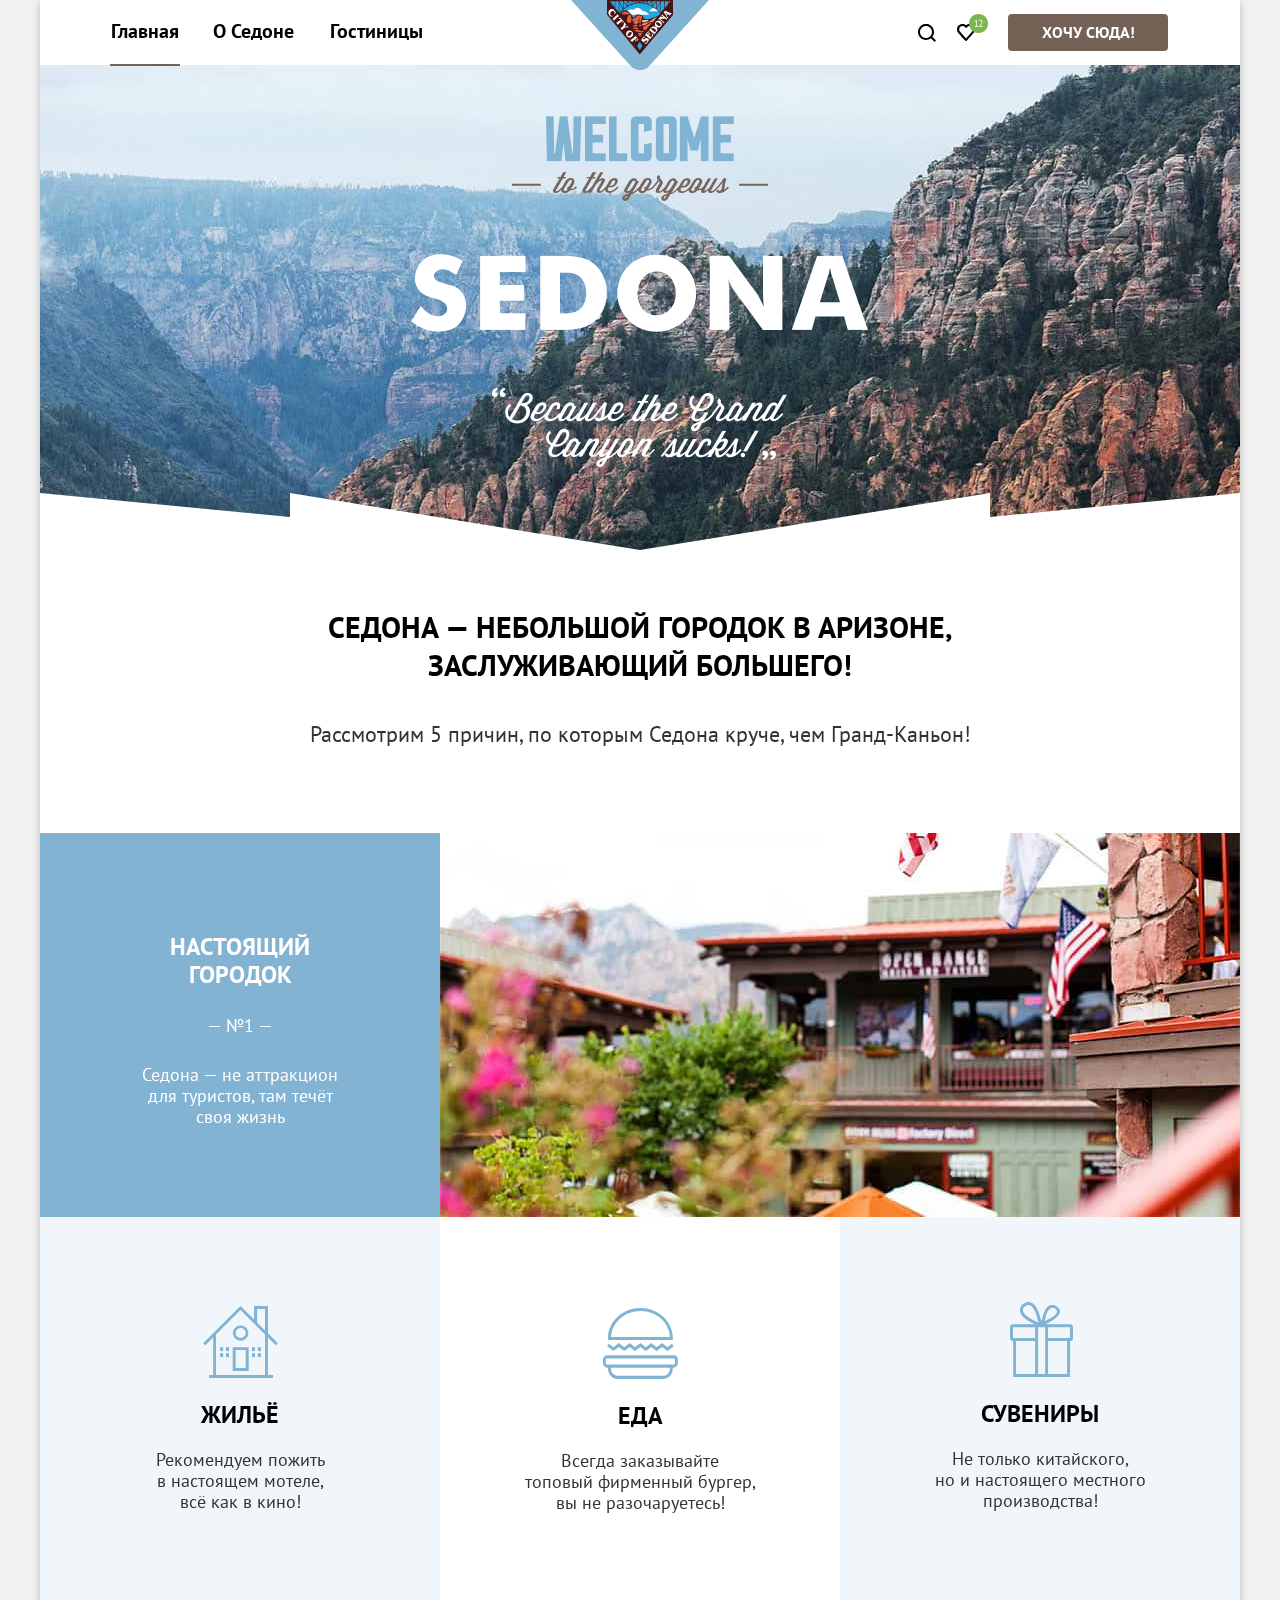
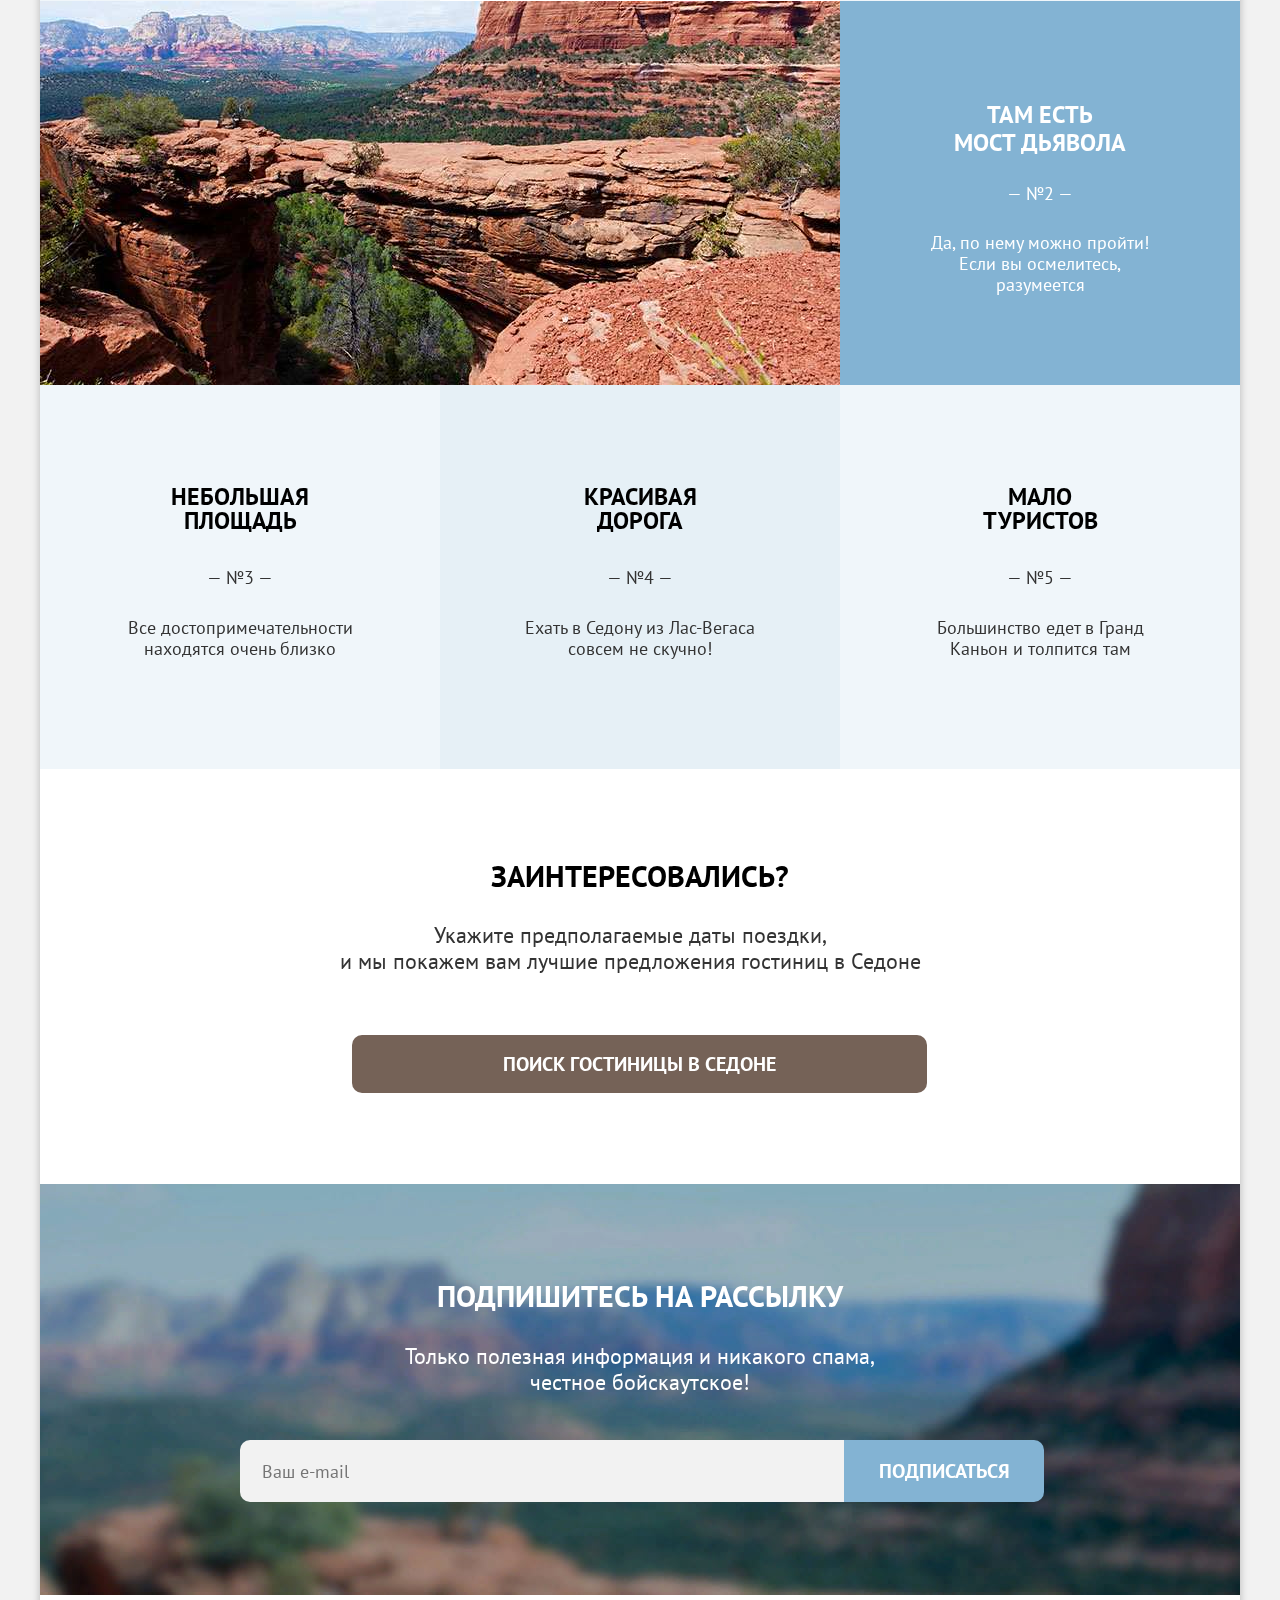
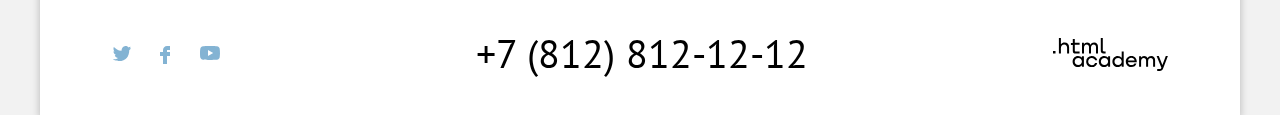
==== commit 4ed46a8a: "проверка проекта(быстрееееее плиииз)" ====
--- a/index.html
+++ b/index.html
@@ -1,206 +1,227 @@
 <!DOCTYPE html>
 <html lang="ru">
-  <head>
-    <meta charset="utf-8">
-    <title>HTML Academy: Седона</title>
-    <link rel="stylesheet" href="styles/style.css">
-    <link rel="icon" href="favicon.ico">
-    <link rel="icon" type="image/png" sizes="32x32" href="images/favicon.png">
-  </head>
-  <body class="index-body">
-    <!-- header -->
-    <header class="page-header">
-      <!-- навигация -->
-      <nav class="navigation">
-        <ul class="navigation-list">
-          <li class="navigation-item">
-            <a class="navigation-link" href="" >Главная</a>
-          </li>
-          <li class="navigation-item">
-            <a class="navigation-link" href="about-sedona.html">О Седоне</a>
-          </li>
-          <li class="navigation-item">
-            <a class="navigation-link" href="catalog.html">Гостиницы</a>
-          </li>
-        </ul>
-        <a class="logo-sedona" href="">
-          <img src="images/svg/sedona-nav.png" alt="логотип седоны">
-        </a>
-        <ul class="navigation-user navigation-list">
-          <li class="navigation-item">
-            <a class="navigation-link" href="#">
-              <svg width="18" height="18" viewBox="0 0 18 18" xmlns="http://www.w3.org/2000/svg">
-                <path d="M18 16.5L14.3 12.8C15.3 11.5 16 9.8 16 7.9C16 3.5 12.4 -0.1 8 -0.1C3.6 -0.1 0 3.6 0 8C0 12.4 3.6 16 8 16C9.8 16 11.5 15.4 12.9 14.3L16.6 18L18 16.5ZM8 14C4.7 14 2 11.3 2 8C2 4.7 4.7 2 8 2C11.3 2 14 4.7 14 8C14 11.3 11.3 14 8 14Z"/>
-              </svg>
-            </a>
-          </li>
-          <!-- кнопка закрытия/открытия поповера -->
-          <li class="navigation-item">
-              <button class="popover-close-button ">
-                <svg class="sedona-like" width="18" height="17" viewBox="0 0 18 17" fill="none" xmlns="http://www.w3.org/2000/svg">
-                  <path d="M8.9 17C8.6 17 8.3 16.9 8.1 16.6C2.7 10.5 1.4 9.1 1.1 8.7C0.4 7.8 0 6.6 0 5.4C0 2.4 2.4 0 5.5 0C6.8 0 8 0.5 9 1.3C10 0.5 11.3 0 12.5 0C15.5 0 18 2.4 18 5.4C18 6.7 17.5 7.9 16.7 8.8L9.7 16.7C9.5 16.9 9.3 17 8.9 17ZM2.9 7.5C3.2 7.9 6.4 11.5 9 14.4L15.2 7.4C15.7 6.9 15.9 6.2 15.9 5.4C15.9 3.6 14.4 2.1 12.6 2.1C11.6 2.1 10.6 2.6 9.9 3.4C9.6 3.7 9.3 3.8 9 3.8C8.7 3.8 8.4 3.6 8.2 3.4C7.5 2.6 6.5 2.1 5.5 2.1C3.7 2.1 2.2 3.6 2.2 5.4C2.1 6.3 2.5 7 2.9 7.5C2.8 7.5 2.8 7.5 2.9 7.5Z"/>
-                </svg>  
-              </button>
-              <span class="mark-popover-close-button"></span>
-            <!-- поповер -->
-              <div class="popover popover-cart"> 
-                <div class="popover-content"> 
-                  <ul class="cart-items-list">
-                    <li class="cart-item">
-                      <a class="cart-item-block">
-                      <img class="cart-item-image cart-item-child" src="images/index/hotel-1-small.png" alt="фото мотеля">
-                      <p class="cart-item-title">Desert Quail Inn</p>
-                      <p class="cart-item-type-hotel cart-item-child">Мотель</p>
-                    </a>
-                      <button type="button" class="cart-item-button button">
-                        <svg width="16" height="16" viewBox="0 0 16 16" fill="none" xmlns="http://www.w3.org/2000/svg">
-                          <path d="M15.3 2.29999H13.1H2.8H0.6C0.3 2.29999 0 2.49999 0 2.79999C0 3.09999 0.3 3.39999 0.6 3.39999H2.3V15.4C2.3 15.7 2.6 16 2.9 16H13.1C13.4 16 13.7 15.7 13.7 15.4V3.39999H15.4C15.7 3.39999 16 3.09999 16 2.79999C16 2.49999 15.6 2.29999 15.3 2.29999ZM12.5 14.8H3.4V3.39999H12.5V14.8Z"/>
-                          <path d="M6.20001 1.2H9.60001C9.90001 1.2 10.2 0.9 10.2 0.6C10.2 0.3 10 0 9.70001 0H6.20001C5.90001 0 5.70001 0.3 5.70001 0.6C5.70001 0.9 5.90001 1.2 6.20001 1.2Z"/>
-                          <path d="M6.19998 12C6.49998 12 6.79998 11.7 6.79998 11.4V5.69998C6.79998 5.39998 6.49998 5.09998 6.19998 5.09998C5.89998 5.09998 5.59998 5.39998 5.59998 5.69998V11.4C5.69998 11.7 5.89998 12 6.19998 12Z"/>
-                          <path d="M9.69998 12C9.99998 12 10.3 11.7 10.3 11.4V5.69998C10.3 5.39998 9.99998 5.09998 9.69998 5.09998C9.39998 5.09998 9.09998 5.49998 9.09998 5.69998V11.4C9.09998 11.7 9.29998 12 9.69998 12Z"/>
-                        </svg>                        
-                      </button> 
-                    </li>
-                    <li class="cart-item">
-                      <a class="cart-item-block">
-                      <img class="cart-item-image cart-item-child" src="images/index/hotel-2-small.png" alt="фото апартаментов" style="border:none">
-                      <p class="cart-item-title">Villas at Poco Diablo</p>
-                      <p class="cart-item-type-hotel cart-item-child">Апартаменты</p>
-                      </a>
-                      <button type="button" class="cart-item-button button">
-                        <svg width="16" height="16" viewBox="0 0 16 16" fill="none" xmlns="http://www.w3.org/2000/svg">
-                          <path d="M15.3 2.29999H13.1H2.8H0.6C0.3 2.29999 0 2.49999 0 2.79999C0 3.09999 0.3 3.39999 0.6 3.39999H2.3V15.4C2.3 15.7 2.6 16 2.9 16H13.1C13.4 16 13.7 15.7 13.7 15.4V3.39999H15.4C15.7 3.39999 16 3.09999 16 2.79999C16 2.49999 15.6 2.29999 15.3 2.29999ZM12.5 14.8H3.4V3.39999H12.5V14.8Z"/>
-                          <path d="M6.20001 1.2H9.60001C9.90001 1.2 10.2 0.9 10.2 0.6C10.2 0.3 10 0 9.70001 0H6.20001C5.90001 0 5.70001 0.3 5.70001 0.6C5.70001 0.9 5.90001 1.2 6.20001 1.2Z"/>
-                          <path d="M6.19998 12C6.49998 12 6.79998 11.7 6.79998 11.4V5.69998C6.79998 5.39998 6.49998 5.09998 6.19998 5.09998C5.89998 5.09998 5.59998 5.39998 5.59998 5.69998V11.4C5.69998 11.7 5.89998 12 6.19998 12Z"/>
-                          <path d="M9.69998 12C9.99998 12 10.3 11.7 10.3 11.4V5.69998C10.3 5.39998 9.99998 5.09998 9.69998 5.09998C9.39998 5.09998 9.09998 5.49998 9.09998 5.69998V11.4C9.09998 11.7 9.29998 12 9.69998 12Z"/>
-                        </svg>
-                      </button>
-                    </li>
-                    <li class="cart-item-link">
-                      <a class="popover-title-link" href="#">
-                      <h2 class="popover-title">Все Избранные</h2>
-                      </a>
-                    </li>
-                  </ul>
-                </div>
-              </div> 
-            </li>
-          <li class="navigation-item ">
-            <a class="here-button" href="navigation-button.html">Хочу Сюда!</a>
-          </li>
-        </ul>
-      </nav>
-    </header>
-    <!-- main -->
-    <main class="main-container">
-      <div class="white-block">
-        <div class="logo-block">
-          <h1 class="logo-h1">Седона — небольшой городок в Аризоне,<br> заслуживающий большего!</h1>
-          <p class="p-logo">Рассмотрим 5 причин, по которым Седона круче, чем Гранд-Каньон!</p>
+
+<head>
+  <meta charset="utf-8">
+  <title>HTML Academy: Седона</title>
+  <link rel="stylesheet" href="styles/style.css">
+  <link rel="icon" href="favicon.ico">
+  <link rel="icon" type="image/png" sizes="32x32" href="images/favicon.png">
+</head>
+
+<body class="index-body">
+  <!-- header -->
+  <header class="page-header">
+    <!-- навигация -->
+    <nav class="navigation">
+      <ul class="navigation-list">
+        <li class="navigation-item">
+          <a class="navigation-link" href="##">Главная</a>
+        </li>
+        <li class="navigation-item">
+          <a class="navigation-link" href="about-sedona.html">О Седоне</a>
+        </li>
+        <li class="navigation-item">
+          <a class="navigation-link" href="catalog.html">Гостиницы</a>
+        </li>
+      </ul>
+      <a class="logo-sedona" href="#">
+        <img src="images/svg/sedona-nav.png" alt="логотип седоны">
+      </a>
+      <ul class="navigation-user navigation-list">
+        <li class="navigation-item">
+          <a class="navigation-link" href="#">
+            <svg width="18" height="18" viewBox="0 0 18 18" xmlns="http://www.w3.org/2000/svg">
+              <path
+                d="M18 16.5L14.3 12.8C15.3 11.5 16 9.8 16 7.9C16 3.5 12.4 -0.1 8 -0.1C3.6 -0.1 0 3.6 0 8C0 12.4 3.6 16 8 16C9.8 16 11.5 15.4 12.9 14.3L16.6 18L18 16.5ZM8 14C4.7 14 2 11.3 2 8C2 4.7 4.7 2 8 2C11.3 2 14 4.7 14 8C14 11.3 11.3 14 8 14Z" />
+            </svg>
+          </a>
+        </li>
+        <!-- кнопка закрытия/открытия поповера -->
+        <li class="navigation-item">
+          <button class="popover-close-button" type="button">
+            <svg class="sedona-like" width="18" height="17" viewBox="0 0 18 17" fill="none"
+              xmlns="http://www.w3.org/2000/svg">
+              <path
+                d="M8.9 17C8.6 17 8.3 16.9 8.1 16.6C2.7 10.5 1.4 9.1 1.1 8.7C0.4 7.8 0 6.6 0 5.4C0 2.4 2.4 0 5.5 0C6.8 0 8 0.5 9 1.3C10 0.5 11.3 0 12.5 0C15.5 0 18 2.4 18 5.4C18 6.7 17.5 7.9 16.7 8.8L9.7 16.7C9.5 16.9 9.3 17 8.9 17ZM2.9 7.5C3.2 7.9 6.4 11.5 9 14.4L15.2 7.4C15.7 6.9 15.9 6.2 15.9 5.4C15.9 3.6 14.4 2.1 12.6 2.1C11.6 2.1 10.6 2.6 9.9 3.4C9.6 3.7 9.3 3.8 9 3.8C8.7 3.8 8.4 3.6 8.2 3.4C7.5 2.6 6.5 2.1 5.5 2.1C3.7 2.1 2.2 3.6 2.2 5.4C2.1 6.3 2.5 7 2.9 7.5C2.8 7.5 2.8 7.5 2.9 7.5Z" />
+            </svg>
+          </button>
+          <span class="mark-popover-close-button"></span>
+          <!-- поповер -->
+          <div class="popover popover-cart">
+            <div class="popover-content">
+              <ul class="cart-items-list">
+                <li class="cart-item">
+                  <a class="cart-item-block">
+                    <img class="cart-item-image cart-item-child" src="images/index/hotel-1-small.png" alt="фото мотеля">
+                    <p class="cart-item-title">Desert Quail Inn</p>
+                    <p class="cart-item-type-hotel cart-item-child">Мотель</p>
+                  </a>
+                  <button type="button" class="cart-item-button button">
+                    <svg width="16" height="16" viewBox="0 0 16 16" fill="none" xmlns="http://www.w3.org/2000/svg">
+                      <path
+                        d="M15.3 2.29999H13.1H2.8H0.6C0.3 2.29999 0 2.49999 0 2.79999C0 3.09999 0.3 3.39999 0.6 3.39999H2.3V15.4C2.3 15.7 2.6 16 2.9 16H13.1C13.4 16 13.7 15.7 13.7 15.4V3.39999H15.4C15.7 3.39999 16 3.09999 16 2.79999C16 2.49999 15.6 2.29999 15.3 2.29999ZM12.5 14.8H3.4V3.39999H12.5V14.8Z" />
+                      <path
+                        d="M6.20001 1.2H9.60001C9.90001 1.2 10.2 0.9 10.2 0.6C10.2 0.3 10 0 9.70001 0H6.20001C5.90001 0 5.70001 0.3 5.70001 0.6C5.70001 0.9 5.90001 1.2 6.20001 1.2Z" />
+                      <path
+                        d="M6.19998 12C6.49998 12 6.79998 11.7 6.79998 11.4V5.69998C6.79998 5.39998 6.49998 5.09998 6.19998 5.09998C5.89998 5.09998 5.59998 5.39998 5.59998 5.69998V11.4C5.69998 11.7 5.89998 12 6.19998 12Z" />
+                      <path
+                        d="M9.69998 12C9.99998 12 10.3 11.7 10.3 11.4V5.69998C10.3 5.39998 9.99998 5.09998 9.69998 5.09998C9.39998 5.09998 9.09998 5.49998 9.09998 5.69998V11.4C9.09998 11.7 9.29998 12 9.69998 12Z" />
+                    </svg>
+                  </button>
+                </li>
+                <li class="cart-item">
+                  <a class="cart-item-block">
+                    <img class="cart-item-image cart-item-child" src="images/index/hotel-2-small.png"
+                      alt="фото апартаментов" style="border:none">
+                    <p class="cart-item-title">Villas at Poco Diablo</p>
+                    <p class="cart-item-type-hotel cart-item-child">Апартаменты</p>
+                  </a>
+                  <button type="button" class="cart-item-button button">
+                    <svg width="16" height="16" viewBox="0 0 16 16" fill="none" xmlns="http://www.w3.org/2000/svg">
+                      <path
+                        d="M15.3 2.29999H13.1H2.8H0.6C0.3 2.29999 0 2.49999 0 2.79999C0 3.09999 0.3 3.39999 0.6 3.39999H2.3V15.4C2.3 15.7 2.6 16 2.9 16H13.1C13.4 16 13.7 15.7 13.7 15.4V3.39999H15.4C15.7 3.39999 16 3.09999 16 2.79999C16 2.49999 15.6 2.29999 15.3 2.29999ZM12.5 14.8H3.4V3.39999H12.5V14.8Z" />
+                      <path
+                        d="M6.20001 1.2H9.60001C9.90001 1.2 10.2 0.9 10.2 0.6C10.2 0.3 10 0 9.70001 0H6.20001C5.90001 0 5.70001 0.3 5.70001 0.6C5.70001 0.9 5.90001 1.2 6.20001 1.2Z" />
+                      <path
+                        d="M6.19998 12C6.49998 12 6.79998 11.7 6.79998 11.4V5.69998C6.79998 5.39998 6.49998 5.09998 6.19998 5.09998C5.89998 5.09998 5.59998 5.39998 5.59998 5.69998V11.4C5.69998 11.7 5.89998 12 6.19998 12Z" />
+                      <path
+                        d="M9.69998 12C9.99998 12 10.3 11.7 10.3 11.4V5.69998C10.3 5.39998 9.99998 5.09998 9.69998 5.09998C9.39998 5.09998 9.09998 5.49998 9.09998 5.69998V11.4C9.09998 11.7 9.29998 12 9.69998 12Z" />
+                    </svg>
+                  </button>
+                </li>
+                <li class="cart-item-link">
+                  <a class="popover-title-link" href="#">
+                    <h2 class="popover-title">Все Избранные</h2>
+                  </a>
+                </li>
+              </ul>
+            </div>
+          </div>
+        </li>
+        <li class="navigation-item ">
+          <a class="here-button" href="###">Хочу Сюда!</a>
+        </li>
+      </ul>
+    </nav>
+  </header>
+  <!-- main -->
+  <main class="main-container">
+    <div class="white-block">
+      <div class="logo-block">
+        <h1 class="logo-h1">Седона — небольшой городок в Аризоне,<br> заслуживающий большего!</h1>
+        <p class="p-logo">Рассмотрим 5 причин, по которым Седона круче, чем Гранд-Каньон!</p>
+      </div>
+    </div>
+    <div class="page-container">
+      <!-- Преимущества -->
+      <section class="block block-number-one">
+        <h2 class="h2-block_white">Настоящий городок</h2>
+        <p class="block-number_p">— №1 —</p>
+        <p class="block-number_p">Седона — не аттракцион <br>для туристов, там течёт <br>своя жизнь</p>
+      </section>
+
+      <img class="photo-center-city " src="images/index/center-city-sedona.jpg" alt="Фотография центра города">
+      <section class="hotels   block">
+        <img class="hotels-svg" src="images/svg/HOTELS.svg" alt="фото отеля">
+        <h2 class="h2-block_svg">Жильё</h2>
+        <p class="number-block-p">Рекомендуем пожить <br>в настоящем мотеле, <br>всё как в кино!</p>
+      </section>
+      <section class="food block">
+        <img class="food-svg" src="images/svg/burger.svg" alt="фото бургера">
+        <h2 class="h2-block_svg">Еда</h2>
+        <p class="number-block-p">Всегда заказывайте<br> топовый фирменный бургер, вы не разочаруетесь!</p>
+      </section>
+      <section class="souvenirs   block">
+        <img class="souvenirs-svg" src="images/svg/podarok.svg" alt="фото сувенира">
+        <h2 class="h2-block_svg">Сувениры</h2>
+        <p class="number-block-p">Не только китайского, <br> но и настоящего местного производства!</p>
+      </section>
+      <img class="photo-mountain" src="images/index/mountain-sedona-photo.jpg" alt="Фоторгафия гор">
+      <section class="block">
+        <h2 class="h2-block_white">Там есть<br> мост дьявола</h2>
+        <p class="block-number_p">— №2 —</p>
+        <p class="block-number_p">Да, по нему можно пройти! Если вы осмелитесь, разумеется</p>
+      </section>
+      <section class="block block-attractions ">
+        <h2 class="h2-block">Небольшая<br> площадь</h2>
+        <p class="number-block">— №3 —</p>
+        <p class="number-block-p">Все достопримечательности находятся очень близко</p>
+      </section>
+      <section class="block-road block">
+        <h2 class="h2-block">Красивая<br> дорога</h2>
+        <p class="number-block">— №4 —</p>
+        <p class="number-block-p">Ехать в Седону из Лас-Вегаса совсем не скучно!</p>
+      </section>
+      <section class="block-tourist  block">
+        <h2 class="h2-block">Мало<br> туристов</h2>
+        <p class="number-block">— №5 —</p>
+        <p class="number-block-p">Большинство едет в Гранд Каньон и толпится там</p>
+      </section>
+    </div>
+    <!-- блок с поиском гостиниц -->
+    <div class="sedona-hotels-block">
+      <h2 class="sedona-hotels-block-h2">Заинтересовались?</h2>
+      <p class="sedona-hotels-block-p">Укажите предполагаемые даты поездки,<br>и мы покажем вам лучшие предложения
+        гостиниц в Седоне</p>
+      <a class="search-hotels" href="#">Поиск гостиницы В Седоне</a>
+    </div>
+    <!-- блок с рассылкой -->
+    <div class="mailing-index">
+      <h1 class="mailing-h1">Подпишитесь на рассылку</h1>
+      <p class="mailing-p">Только полезная информация и никакого спама,<br>честное бойскаутское!</p>
+      <form action="https://echo.htmlacademy.ru/" method="post">
+        <div class="mail-button-block">
+          <input class="mail-button" placeholder="Ваш e-mail">
+          <button class="for-email-button" type="submit">Подписаться</button>
         </div>
-      </div>
-      <div class="page-container">
-        <!-- Преимущества -->
-        <section class="block block-number-one">
-          <h2 class="h2-block_white">Настоящий городок</h2>
-          <p class="block-number_p">— №1 —</p>
-          <p class="block-number_p">Седона — не аттракцион <br>для туристов, там течёт <br>своя жизнь</p>
-        </section>
-    
-        <img class="photo-center-city " src="images/index/center-city-sedona.jpg" alt="Фотография центра города">
-        <section class="hotels   block">
-          <img class="hotels-svg" src="images/svg/HOTELS.svg" alt="фото отеля">
-          <h2 class="h2-block_svg">Жильё</h2>
-          <p class="number-block-p">Рекомендуем пожить <br>в настоящем мотеле, <br>всё как в кино!</p>  
-        </section>
-        <section class="food block">
-          <img class="food-svg" src="images/svg/burger.svg" alt="фото бургера">
-          <h2 class="h2-block_svg">Еда</h2>
-          <p class="number-block-p">Всегда заказывайте<br> топовый фирменный бургер, вы не разочаруетесь!</p>
-        </section>
-        <section class="souvenirs   block">
-          <img class="souvenirs-svg" src="images/svg/podarok.svg" alt="фото сувенира">
-          <h2 class="h2-block_svg">Сувениры</h2>
-          <p class="number-block-p">Не только китайского, <br> но и настоящего местного производства!</p>
-        </section>
-        <img class="photo-mountain" src="images/index/mountain-sedona-photo.jpg" alt="Фоторгафия гор">
-        <section class="block">
-          <h2 class="h2-block_white">Там есть<br> мост дьявола</h2>
-          <p class="block-number_p">— №2 —</p>
-          <p class="block-number_p">Да, по нему можно пройти! Если вы осмелитесь, разумеется</p>
-        </section>
-        <section class="block block-attractions ">
-          <h2 class="h2-block">Небольшая<br> площадь</h2>
-          <p class="number-block">— №3 —</p>
-          <p class="number-block-p">Все достопримечательности находятся очень близко</p>
-        </section>
-        <section class="block-road block">
-          <h2 class="h2-block">Красивая<br> дорога</h2>
-          <p class="number-block">— №4 —</p>
-          <p class="number-block-p">Ехать в Седону из Лас-Вегаса совсем не скучно!</p>
-        </section>
-        <section class="block-tourist  block">
-          <h2 class="h2-block">Мало<br> туристов</h2>
-          <p class="number-block">— №5 —</p>
-          <p class="number-block-p">Большинство едет в Гранд Каньон и толпится там</p>
-        </section>
-      </div>  
-        <!-- блок с поиском гостиниц -->
-        <div class="sedona-hotels-block">
-          <h2 class="sedona-hotels-block-h2">Заинтересовались?</h2>
-          <p class="sedona-hotels-block-p">Укажите предполагаемые даты поездки,<br>и мы покажем вам лучшие предложения гостиниц в Седоне</p>
-          <a class="search-hotels" href="#">Поиск гостиницы В Седоне</a> 
-        </div>
-        <!-- блок с рассылкой -->
-        <div class="mailing-index">
-          <h1 class="mailing-h1">Подпишитесь на рассылку</h1>
-          <p class="mailing-p">Только полезная информация и никакого спама,<br>честное бойскаутское!</p>
-          <form action="#" method="post">
-            <div class="mail-button-block">
-              <input  class="mail-button" placeholder="Ваш e-mail">
-              <button class="for-email-button">Подписаться</button>
-              </div>
-            </form>
-          </div>  
-      </main>
-      <!-- footer -->
-    <footer class="page-footer">
-      <div class="footer-container">
-        <ul class="footer-social-list">
-          <li class="footer-social-item">
-            <a class="social-button" href="#">
-              <svg class="social-twitter" width="18" height="15" viewBox="0 0 18 15" fill="none" xmlns="http://www.w3.org/2000/svg">
-                <path d="M11.6 0.194197C13.4 -0.305803 14.8 0.494197 15.4 1.3942C16.1 1.1942 16.8 0.894197 17.5 0.694197C17.5 1.5942 16.9 2.1942 16.6 2.4942C17.3 2.5942 18 1.8942 18 1.8942C17.8 2.8942 16.9 3.6942 16.3 3.8942C16.1 10.6942 13 15.0942 5.7 14.9942C5.1 14.9942 5.8 14.9942 5.2 14.9942C4.8 14.9942 0.8 14.4942 0 13.0942C2.4 13.2942 4.1 12.6942 5 11.8942C4 11.5942 2.1 11.4942 1.8 8.9942C2.2 9.0942 2.4 9.1942 3.1 9.0942C1.8 8.2942 0.4 7.4942 0.5 5.2942C0.8 5.5942 1.6 5.7942 1.9 5.7942C1.1 5.5942 -0.2 2.4942 0.9 0.894197C2.8 2.7942 4.9 4.4942 8.5 4.6942C8.7 2.2942 9.7 0.794197 11.6 0.194197Z"/>
-              </svg>
-            </a>
-          </li>
-          <li class="footer-social-item">
-            <a class="social-button" href="#">
-              <svg class="social-facebook" width="10" height="18" viewBox="0 0 10 18" fill="none" xmlns="http://www.w3.org/2000/svg">
-                <path d="M7 0C4.8 0 3 1.8 3 4V6H0V10H3V18H7V10H10V6H7V4H10V0H7Z"/>
-              </svg>
-            </a>
-          </li>
-          <li class="footer-social-item">
-            <a class="social-button" href="#">
-              <svg class="social-youtube" width="20" height="16" viewBox="0 0 20 16" fill="none" xmlns="http://www.w3.org/2000/svg">
-                <path fill-rule="evenodd" clip-rule="evenodd" d="M17.8136 0.418176C18.6746 0.648666 19.3513 1.32532 19.5818 2.18637C19.9983 3.74547 20 7.00033 20 7.00033C20 7.00033 20 10.2552 19.5818 11.8143C19.3513 12.6753 18.6746 13.352 17.8136 13.5825C16.2545 14.0007 9.99996 14.0007 9.99996 14.0007C9.99996 14.0007 3.74547 14.0007 2.18636 13.5825C1.32532 13.352 0.648666 12.6753 0.418176 11.8143C0 10.2552 0 7.00033 0 7.00033C0 7.00033 0 3.74547 0.418176 2.18637C0.648666 1.32532 1.32532 0.648666 2.18636 0.418176C3.74547 0 9.99996 0 9.99996 0C9.99996 0 16.2545 0 17.8136 0.418176ZM13.194 7.00061L7.99808 10.0002V4.00092L13.194 7.00061Z"/>
-              </svg>
-            </a>
-          </li>
-        </ul>
-        <a class="telefon" href="tel:89991112233"">+7 (812) 812-12-12</a>
-        <a class="htmlacademy-block" href="https://up.htmlacademy.ru/htmlcss/32">
-          <svg width="115" height="33" fill="currentColor" xmlns="http://www.w3.org/2000/svg">
-            <path d="M0 12.9v2.6h2.5v-2.6H0ZM11.6 4.5c-1.6 0-2.8.7-3.6 1.7h-.1V0h-2v15.5h2v-5.3c0-2.1 1.3-3.6 3.3-3.6 1.8 0 2.9 1.4 2.9 3.2v5.7h2V9.4c.1-3-1.8-4.9-4.5-4.9ZM26.6 4.8h-4.8V1.1h-2v3.8h-1.9v2h1.9v6c0 1.7 1 2.7 2.7 2.7h4.1v-2h-3.7c-.7 0-1.1-.4-1.1-1.1V6.8h4.8v-2ZM41.1 4.6c-1.6 0-2.9.8-3.5 2.1h-.1c-.6-1.2-1.8-2.1-3.4-2.1-1.4 0-2.5.8-3.1 1.8h-.1V4.8H29v10.6h2V10c0-2 1-3.5 2.6-3.5 1.5 0 2.4 1 2.4 2.6v6.3h2V9.8c0-2.4 1.4-3.3 2.6-3.3 1.5 0 2.4 1 2.4 2.6v6.3h2V8.9c.1-2.5-1.4-4.3-3.9-4.3ZM47.8 12.7c0 1.7 1 2.7 2.8 2.7h2v-2h-1.7c-.7 0-1.1-.4-1.1-1.1V0h-2v12.7ZM28.9 19.7c-.9-1.1-2.2-1.8-3.9-1.8-3.1 0-5.4 2.3-5.4 5.6s2.3 5.6 5.4 5.6c1.8 0 3-.8 3.8-1.9h.1v1.6h2V18.2h-2v1.5Zm-3.6 7.4c-2.2 0-3.6-1.6-3.6-3.6s1.4-3.6 3.6-3.6 3.6 1.6 3.6 3.6c0 1.9-1.4 3.6-3.6 3.6ZM44.2 22c-.5-2.4-2.6-4.1-5.4-4.1a5.4 5.4 0 0 0-5.6 5.6c0 3.1 2.2 5.6 5.6 5.6 2.8 0 4.9-1.8 5.4-4.2h-2.1a3.4 3.4 0 0 1-3.3 2.3c-2.2 0-3.6-1.6-3.6-3.6s1.4-3.6 3.6-3.6c1.6 0 2.8 1 3.3 2.2h2.1V22ZM55.1 19.7c-.9-1.1-2.2-1.8-3.9-1.8-3.1 0-5.4 2.3-5.4 5.6s2.3 5.6 5.4 5.6c1.8 0 3-.8 3.8-1.9h.1v1.6h2V18.2h-2v1.5Zm-3.6 7.4c-2.2 0-3.6-1.6-3.6-3.6s1.4-3.6 3.6-3.6 3.6 1.6 3.6 3.6c0 1.9-1.5 3.6-3.6 3.6ZM68.7 19.8c-.9-1.1-2.2-1.9-3.9-1.9-3.1 0-5.4 2.3-5.4 5.6s2.2 5.6 5.4 5.6c1.7 0 3-.8 3.8-1.8h.1v1.5h2V13.4h-2v6.4Zm-3.6 7.3c-2.2 0-3.6-1.6-3.6-3.6s1.4-3.6 3.6-3.6 3.6 1.6 3.6 3.6c-.1 2-1.5 3.6-3.6 3.6ZM78.3 17.9c-3.3 0-5.5 2.5-5.5 5.6 0 3 2.1 5.6 5.5 5.6 2.5 0 4.5-1.3 5.2-3.6h-2.1c-.5 1-1.6 1.6-3 1.6-1.9 0-3.3-1.3-3.4-2.9h8.8c.2-3.6-2-6.3-5.5-6.3Zm0 1.9c1.7 0 3 1 3.3 2.6h-6.5c.3-1.5 1.5-2.6 3.2-2.6ZM98.2 17.9c-1.6 0-2.9.8-3.6 2h-.1c-.6-1.2-1.8-2-3.4-2-1.4 0-2.5.7-3.1 1.8v-1.5h-1.9v10.6h2v-5.4c0-2 1-3.4 2.6-3.5 1.5 0 2.4 1 2.4 2.6v6.3h2v-5.6c0-2.4 1.4-3.3 2.6-3.3 1.5 0 2.4 1 2.4 2.6v6.3h2v-6.5c.1-2.6-1.4-4.4-3.9-4.4ZM109.4 27l-3.6-8.9h-2.2l4.8 11.6c-.3.9-.7 1.2-1.7 1.2h-2.5v2h2.5c1.8 0 2.8-.8 3.5-2.6l4.7-12.2h-2.1l-3.4 8.9Z"/>
-          </svg>
-        </a>
+      </form>
+    </div>
+  </main>
+  <!-- footer -->
+  <footer class="page-footer">
+    <div class="footer-container">
+      <ul class="footer-social-list">
+        <li class="footer-social-item">
+          <a class="social-button" href="#">
+            <svg class="social-twitter" width="18" height="15" viewBox="0 0 18 15" fill="none"
+              xmlns="http://www.w3.org/2000/svg">
+              <path
+                d="M11.6 0.194197C13.4 -0.305803 14.8 0.494197 15.4 1.3942C16.1 1.1942 16.8 0.894197 17.5 0.694197C17.5 1.5942 16.9 2.1942 16.6 2.4942C17.3 2.5942 18 1.8942 18 1.8942C17.8 2.8942 16.9 3.6942 16.3 3.8942C16.1 10.6942 13 15.0942 5.7 14.9942C5.1 14.9942 5.8 14.9942 5.2 14.9942C4.8 14.9942 0.8 14.4942 0 13.0942C2.4 13.2942 4.1 12.6942 5 11.8942C4 11.5942 2.1 11.4942 1.8 8.9942C2.2 9.0942 2.4 9.1942 3.1 9.0942C1.8 8.2942 0.4 7.4942 0.5 5.2942C0.8 5.5942 1.6 5.7942 1.9 5.7942C1.1 5.5942 -0.2 2.4942 0.9 0.894197C2.8 2.7942 4.9 4.4942 8.5 4.6942C8.7 2.2942 9.7 0.794197 11.6 0.194197Z" />
+            </svg>
+          </a>
+        </li>
+        <li class="footer-social-item">
+          <a class="social-button" href="#">
+            <svg class="social-facebook" width="10" height="18" viewBox="0 0 10 18" fill="none"
+              xmlns="http://www.w3.org/2000/svg">
+              <path d="M7 0C4.8 0 3 1.8 3 4V6H0V10H3V18H7V10H10V6H7V4H10V0H7Z" />
+            </svg>
+          </a>
+        </li>
+        <li class="footer-social-item">
+          <a class="social-button" href="#">
+            <svg class="social-youtube" width="20" height="16" viewBox="0 0 20 16" fill="none"
+              xmlns="http://www.w3.org/2000/svg">
+              <path fill-rule="evenodd" clip-rule="evenodd"
+                d="M17.8136 0.418176C18.6746 0.648666 19.3513 1.32532 19.5818 2.18637C19.9983 3.74547 20 7.00033 20 7.00033C20 7.00033 20 10.2552 19.5818 11.8143C19.3513 12.6753 18.6746 13.352 17.8136 13.5825C16.2545 14.0007 9.99996 14.0007 9.99996 14.0007C9.99996 14.0007 3.74547 14.0007 2.18636 13.5825C1.32532 13.352 0.648666 12.6753 0.418176 11.8143C0 10.2552 0 7.00033 0 7.00033C0 7.00033 0 3.74547 0.418176 2.18637C0.648666 1.32532 1.32532 0.648666 2.18636 0.418176C3.74547 0 9.99996 0 9.99996 0C9.99996 0 16.2545 0 17.8136 0.418176ZM13.194 7.00061L7.99808 10.0002V4.00092L13.194 7.00061Z" />
+            </svg>
+          </a>
+        </li>
+      </ul>
+      <a class="telefon" href="tel:89991112233">+7 (812) 812-12-12</a>
+      <a class="htmlacademy-block" href="https://up.htmlacademy.ru/htmlcss/32">
+        <svg width="115" height="33" fill="currentColor" xmlns="http://www.w3.org/2000/svg">
+          <path
+            d="M0 12.9v2.6h2.5v-2.6H0ZM11.6 4.5c-1.6 0-2.8.7-3.6 1.7h-.1V0h-2v15.5h2v-5.3c0-2.1 1.3-3.6 3.3-3.6 1.8 0 2.9 1.4 2.9 3.2v5.7h2V9.4c.1-3-1.8-4.9-4.5-4.9ZM26.6 4.8h-4.8V1.1h-2v3.8h-1.9v2h1.9v6c0 1.7 1 2.7 2.7 2.7h4.1v-2h-3.7c-.7 0-1.1-.4-1.1-1.1V6.8h4.8v-2ZM41.1 4.6c-1.6 0-2.9.8-3.5 2.1h-.1c-.6-1.2-1.8-2.1-3.4-2.1-1.4 0-2.5.8-3.1 1.8h-.1V4.8H29v10.6h2V10c0-2 1-3.5 2.6-3.5 1.5 0 2.4 1 2.4 2.6v6.3h2V9.8c0-2.4 1.4-3.3 2.6-3.3 1.5 0 2.4 1 2.4 2.6v6.3h2V8.9c.1-2.5-1.4-4.3-3.9-4.3ZM47.8 12.7c0 1.7 1 2.7 2.8 2.7h2v-2h-1.7c-.7 0-1.1-.4-1.1-1.1V0h-2v12.7ZM28.9 19.7c-.9-1.1-2.2-1.8-3.9-1.8-3.1 0-5.4 2.3-5.4 5.6s2.3 5.6 5.4 5.6c1.8 0 3-.8 3.8-1.9h.1v1.6h2V18.2h-2v1.5Zm-3.6 7.4c-2.2 0-3.6-1.6-3.6-3.6s1.4-3.6 3.6-3.6 3.6 1.6 3.6 3.6c0 1.9-1.4 3.6-3.6 3.6ZM44.2 22c-.5-2.4-2.6-4.1-5.4-4.1a5.4 5.4 0 0 0-5.6 5.6c0 3.1 2.2 5.6 5.6 5.6 2.8 0 4.9-1.8 5.4-4.2h-2.1a3.4 3.4 0 0 1-3.3 2.3c-2.2 0-3.6-1.6-3.6-3.6s1.4-3.6 3.6-3.6c1.6 0 2.8 1 3.3 2.2h2.1V22ZM55.1 19.7c-.9-1.1-2.2-1.8-3.9-1.8-3.1 0-5.4 2.3-5.4 5.6s2.3 5.6 5.4 5.6c1.8 0 3-.8 3.8-1.9h.1v1.6h2V18.2h-2v1.5Zm-3.6 7.4c-2.2 0-3.6-1.6-3.6-3.6s1.4-3.6 3.6-3.6 3.6 1.6 3.6 3.6c0 1.9-1.5 3.6-3.6 3.6ZM68.7 19.8c-.9-1.1-2.2-1.9-3.9-1.9-3.1 0-5.4 2.3-5.4 5.6s2.2 5.6 5.4 5.6c1.7 0 3-.8 3.8-1.8h.1v1.5h2V13.4h-2v6.4Zm-3.6 7.3c-2.2 0-3.6-1.6-3.6-3.6s1.4-3.6 3.6-3.6 3.6 1.6 3.6 3.6c-.1 2-1.5 3.6-3.6 3.6ZM78.3 17.9c-3.3 0-5.5 2.5-5.5 5.6 0 3 2.1 5.6 5.5 5.6 2.5 0 4.5-1.3 5.2-3.6h-2.1c-.5 1-1.6 1.6-3 1.6-1.9 0-3.3-1.3-3.4-2.9h8.8c.2-3.6-2-6.3-5.5-6.3Zm0 1.9c1.7 0 3 1 3.3 2.6h-6.5c.3-1.5 1.5-2.6 3.2-2.6ZM98.2 17.9c-1.6 0-2.9.8-3.6 2h-.1c-.6-1.2-1.8-2-3.4-2-1.4 0-2.5.7-3.1 1.8v-1.5h-1.9v10.6h2v-5.4c0-2 1-3.4 2.6-3.5 1.5 0 2.4 1 2.4 2.6v6.3h2v-5.6c0-2.4 1.4-3.3 2.6-3.3 1.5 0 2.4 1 2.4 2.6v6.3h2v-6.5c.1-2.6-1.4-4.4-3.9-4.4ZM109.4 27l-3.6-8.9h-2.2l4.8 11.6c-.3.9-.7 1.2-1.7 1.2h-2.5v2h2.5c1.8 0 2.8-.8 3.5-2.6l4.7-12.2h-2.1l-3.4 8.9Z" />
+        </svg>
+      </a>
     </div>
   </footer>
   <!-- модальное окно -->
   <div class="modal-container">
     <div class="modal modal-auth">
-      <button class="modal-close-button">
+      <button class="modal-close-button" type="button">
         <span class="visually-hidden">Закрыть</span>
       </button>
 
@@ -209,15 +230,17 @@
         <form class="auth-form" action="https://echo.htmlacademy.ru/" method="post">
           <p class="field-group">
             <label class="modal-content-label field" for="check-in-date">Дата заезда:</label>
-            <input class="auth-form-field field" type="text" id="check-in-date" name="auth-login" placeholder="27 апреля 2020">
+            <input class="auth-form-field field" type="text" id="check-in-date" name="auth-login"
+              placeholder="27 апреля 2020">
             <button type="button" class="calendar-button">
             </button>
             <!-- параграф скрыт в CSS с помощью display:none -->
-            <span class="modal-title-wrong-answer" id="red-p">Мы не можем отправить вас в прошлое.</span>
+            <span class="modal-title-wrong-answer">Мы не можем отправить вас в прошлое.</span>
           </p>
           <p class="field-group">
             <label class="modal-content-label field" for="check-out-date">Дата выезда:</label>
-            <input class="auth-form-field field" type="text" id="check-out-date" name="auth-login" placeholder="1 сентября 2021">
+            <input class="auth-form-field field" type="text" id="check-out-date" name="auth-login"
+              placeholder="1 сентября 2021">
             <button type="button" class="calendar-button"></button>
             <!-- параграф скрыт в CSS с помощью display:none -->
             <span class="modal-title-wrong-answer">На эти даты есть свободные номера. Пока есть.</span>
@@ -227,36 +250,39 @@
             <label class="modal-content-label field" for="adult">Взрослые:</label>
             <button type="button" class="adult-minus modal-content-button">
               <svg width="14" height="2" viewBox="0 0 14 2" fill="none" xmlns="http://www.w3.org/2000/svg">
-                <path d="M0 0L0 2L14 2V0L0 0Z"/>
-              </svg>                
-            </button>
-            <input  class="number-of-people" type="number" placeholder="2" id="adult">
+                <path d="M0 0L0 2L14 2V0L0 0Z" />
+              </svg>
+            </button>
+            <input class="number-of-people" type="number" placeholder="2" id="adult">
             <button type="button" class="adult-plus modal-content-button">
               <svg width="14" height="14" viewBox="0 0 14 14" fill="none" xmlns="http://www.w3.org/2000/svg">
-                <path d="M14 6H8V0H6V6H0V8H6V14H8V8H14V6Z"/>
-              </svg>  
+                <path d="M14 6H8V0H6V6H0V8H6V14H8V8H14V6Z" />
+              </svg>
             </button>
             <!-- раздел Дети: -->
             <label class="modal-content-label field" for="baby">Дети:</label>
-            <button type="button" class="more-inf">i</button> 
+            <button type="button" class="more-inf">i</button>
             <button type="button" class="baby-minus modal-content-button">
               <svg width="14" height="2" viewBox="0 0 14 2" fill="none" xmlns="http://www.w3.org/2000/svg">
-                <path d="M0 0L0 2L14 2V0L0 0Z"/>
-              </svg>     
-            </button>  
-            <input  class="number-of-people" type="number" placeholder="1" id="baby">
+                <path d="M0 0L0 2L14 2V0L0 0Z" />
+              </svg>
+            </button>
+            <input class="number-of-people" type="number" placeholder="1" id="baby">
             <button type="button" class="baby-plus modal-content-button">
               <svg width="14" height="14" viewBox="0 0 14 14" fill="none" xmlns="http://www.w3.org/2000/svg">
-                <path d="M14 6H8V0H6V6H0V8H6V14H8V8H14V6Z"/>
-              </svg>  
-            </button> 
-            <div class="more-inf-popover"> <!-- подсказка отключена в CSS -->
-              <p class="more-inf-popover-content">Укажите количество детей, которые будут с вами, возраст <br> которых от 6 до 18 лет. Дети до 6 лет размещаются бесплатно.</p>
-            </div>
-            <button type="submit" class="modal-submit">Найти</button>
-          </form>
-        </section>
-      </div>
-    </div>
-  </body>
-</html>
+                <path d="M14 6H8V0H6V6H0V8H6V14H8V8H14V6Z" />
+              </svg>
+            </button>
+          <div class="more-inf-popover">
+            <!-- подсказка отключена в CSS -->
+            <p class="more-inf-popover-content">Укажите количество детей, которые будут с вами, возраст <br> которых от
+              6 до 18 лет. Дети до 6 лет размещаются бесплатно.</p>
+          </div>
+          <button type="submit" class="modal-submit">Найти</button>
+        </form>
+      </section>
+    </div>
+  </div>
+</body>
+
+</html>--- a/styles/style.css
+++ b/styles/style.css
@@ -28,7 +28,7 @@
     font-family: "PT Sans",sans-serif;
     font-size:24px;
     line-height:28px;
-
+    filter: drop-shadow(0px 4px 4px rgba(0, 0, 0, 0.25));
     background-color: #FFFFFF;
     width:1200px;
 }  
@@ -127,6 +127,7 @@
     z-index:3;
 }
 .logo-sedona{ 
+    outline:none;
     left:531px;
     position:absolute;
     z-index:3;
@@ -134,7 +135,7 @@
 .popover{
     position: absolute;
     top:62px;
-    right:-88px;
+    right:72px;
     z-index: 3;
     box-sizing: border-box;
     width: 400px;
@@ -148,7 +149,7 @@
     color:#000000;
     background-color:#FFFFFF;
     /* Отключил поповер */
-    display:none;
+    display:none;   
 }
 .popover-cart::before{
     position:absolute;
@@ -220,6 +221,9 @@
     outline: 3px solid #83B3D3;
     box-sizing: border-box;
     border-radius: 10px;
+}
+.cart-item-button{
+    outline: none;
 }
 .cart-item-button svg{
     position:relative;
@@ -326,10 +330,10 @@
     margin-top:18px;
     margin-left:56px;
 }
-.navigation-user .navigation-link[href="#"]:hover svg{
+.navigation-link[href="#"]:hover svg{
     fill:#756257;
 }
-.navigation-user .navigation-link[href="#"]:active svg{
+.navigation-link[href="#"]:active svg{
     opacity: 0.3;
 }
 .navigation-link {
@@ -349,7 +353,7 @@
 .navigation-link[href="hotels.html"]{
     margin-top:12px;
 }
-.catalog-body .navigation-link[href=""]::after{
+.catalog-body .navigation-link[href="##"]::after{
     position: absolute;
     content:"";
     border-bottom:2px solid #756257;
@@ -368,20 +372,22 @@
 .navigation-user .navigation-item:nth-child(2){
     width:70px;
 }
-.navigation-link:not(.navigation-link[href=""]):hover {
+.navigation-link:not(.navigation-link[href="##"]):hover {
     color:#756257;
 }
-.navigation-link:not(.navigation-link[href=""]):focus-visible {
+.navigation-link:not(.navigation-link[href="##"]):focus-visible {
     outline:3px solid #83B3D3;;
     box-sizing: border-box;
     border-radius: 10px;
     align-self:center;
-    
 }
 .page-header{
     min-height:65px;
 }
-.navigation-link:not(.navigation-link[href=""]):active {
+.navigation-link[href="##"]{
+    outline:none;
+}
+.navigation-link:not(.navigation-link[href="##"]):active {
     color: rgba(0, 0, 0, 0.3);
 }
 .sedona-like{
@@ -408,6 +414,9 @@
 .popover-close-button:hover svg{
     fill:rgba(117, 98, 87, 1);
 }
+.popover-close-button:hover + .popover{
+    display:block;
+}
 .popover-close-button:focus-visible svg{
     outline: 3px solid #83B3D3;
     fill:rgba(117, 98, 87, 1);
@@ -426,7 +435,7 @@
 .navigation-list:nth-child(1) .navigation-item:nth-child(2){
     width:139px;
 }
-.index-body .navigation-link[href=""]::after{
+.index-body .navigation-link[href="##"]::after{
     position: absolute;
     content:"";
     border-bottom:2px solid #756257;
@@ -439,12 +448,6 @@
     padding-left:6px;
     margin-left:6px;
 }
-.navigation-link[href=""]:hover{ 
-}
-.navigation-link[href=""]:focus{
-}
- .navigation-link[href=""]:active{
-}
 .here-button {
     width:160px;
     font-family: "PT Sans";
@@ -547,8 +550,7 @@
     padding: 0;
 }
 .catalog-form-inner{
-    background:url("../images/catalog/catalog-background.jpg");
-    background-repeat:none;
+    background:#000000 url("../images/catalog/catalog-background.jpg") no-repeat;
     width:1200px;
     margin:0 auto;
     min-height:408px;
@@ -958,12 +960,13 @@
     font-style: normal;
     font-weight: normal;
     font-size: 22px;
+    text-align: center;
     line-height: 26px;
     color:#333333;
-    text-align:center;
-    margin-left:-10px;
+    margin-left:240px;
     text-transform: none;
     margin-bottom:61px;
+    max-width:700px;
 }
 .sedona-hotels-block-h2 {
     font-family: "PT sans",sans-serif;
@@ -977,14 +980,20 @@
     margin-bottom:30px;
 }
 .souvenirs-svg {
+    margin-left:170px;
+    width:63px;
     margin-bottom:23px;
     margin-top:85px;
 }
 .food-svg {
+    margin-left:163px;
+    width:75px;
     margin-bottom:23px;
     margin-top:91px;
 }
 .hotels-svg {
+    margin-left:163px;
+    width:75px;
     margin-bottom:23px;
     margin-top:89px;
 }
@@ -1031,7 +1040,6 @@
     padding-bottom:15px;
 }
 .mailing-p {
-    margin:0 auto;
     font-family: "PT sans",sans-serif;
     font-style: normal;
     font-weight:normal;
@@ -1040,8 +1048,8 @@
     text-transform: none;
     color:#FFFFFF;
     text-align: center;
-    margin-top:30px;
-    margin-bottom:28px;
+    margin-top:-6px;
+    margin-bottom:45px;
 }
 .mail-button {
     font-family: "PT sans",sans-serif;
@@ -1124,11 +1132,10 @@
     align-self:center;
     margin: 0;
     padding: 0;
-    margin-left:72px;
+    margin-left:62px;
 }
 .footer-social-item{
-    position:relative;
-    margin-right:30px;
+    margin-right:20px;
 }
 .social-button:nth-child(1){
     width:18px;
@@ -1146,16 +1153,16 @@
     border-radius: 10px;
 }
 .footer-social-item:nth-child(1){
-    top:2px;
-    right:10px;
+    margin-right:7px;
+    
 }
 .footer-social-item:nth-child(2){
-    right:34px;
-    top:1px;
+    margin-right:8px;
+    
 }
 .footer-social-item:nth-child(3) {
-    right:56px;
-    top:4px;
+    margin-right:0px;
+    
 }
 .social-button:focus-visible {
     outline:3px solid #83B3D3;;
@@ -1177,7 +1184,7 @@
     margin:0 auto;
     align-self:center;
     bottom:2px;
-    right:65px;
+    right:59px;
 }
 .telefon:hover {
     color: #756257;
@@ -1376,7 +1383,7 @@
 .breadcrumbs-link[href="index.html"]:hover svg{
     fill:rgba(255, 255, 255, 0.6)
 }
-.breadcrumbs-link[href=""] {
+.breadcrumbs-link[href="##"] {
     position:relative;
     font-family: "PT sans",sans-serif;
     font-style: normal;
@@ -1602,7 +1609,7 @@
     align-self:end;
     margin-left:8px;
 }
-.elected-button:not(.elected-button[href=""]):hover{
+.elected-button:not(.elected-button[href="##"]):hover{
     background: #68A2CA;
     outline: 1px solid #756257;
     border-radius: 4px;
@@ -1610,7 +1617,7 @@
 .elected-button[href=""]:hover{
     background: #6C9E42;
 }
-.elected-button:not(.elected-button[href=""]):focus-visible{
+.elected-button:not(.elected-button[href="##"]):focus-visible{
     outline:3px solid #756257;
     background: #68A2CA;
     border-radius: 4px;
@@ -1620,18 +1627,18 @@
     background: #6C9E42;
     border-radius: 4px;
 }
-.elected-button:not(.elected-button[href=""]):active{
+.elected-button:not(.elected-button[href="##"]):active{
     background: #68A2CA;
     border: 1px solid #756257;
     box-sizing: border-box;
     border-radius: 4px;
     color:rgba(255, 255, 255, 0.3)
 }
-.elected-button[href=""]:focus-visible{
+.elected-button[href="##"]:focus-visible{
     background:#6C9E42;
     color:rgba(255, 255, 255, 0.3)
 }
-.elected-button[href=""]{
+.elected-button[href="##"]{
     background: #7DB54F;
 }
 .detailed-button{
@@ -1788,7 +1795,7 @@
     padding-bottom:40px;
     margin-right:8px;
 }
-.pagination-link[href=""]{
+.pagination-link[href="##"]{
     font-family: "PT sans",sans-serif;
     font-style: normal;
     font-weight: bold;
@@ -1803,16 +1810,13 @@
     margin-right:8px;
     margin-left:71px;
 }
-.pagination-link[href=""]:hover{}
-.pagination-link[href=""]:focus{}
-.pagination-link[href=""]:active{}
-.pagination-link:not(.pagination-link[href=""]):hover{
+.pagination-link:not(.pagination-link[href="##"]):hover{
     background: #68A2CA;
 }
-.pagination-link:not(.pagination-link[href=""]):focus-visible{
+.pagination-link:not(.pagination-link[href="##"]):focus-visible{
     outline: 3px solid #756257;
 }
-.pagination-link:not(.pagination-link[href=""]):active{
+.pagination-link:not(.pagination-link[href="##"]):active{
     color:rgba(255, 255, 255, 0.3)
 }
 .modal-container{
@@ -2003,9 +2007,9 @@
     color: #333333;
     top:40px;
     /* Отключил подсказки у неправильного ответа */
-    /* display:none; */
-}
-#red-p{
+    
+}
+.field-group:nth-child(1) .modal-title-wrong-answer{
     color: #FF5757;
 }
 .number-of-people{
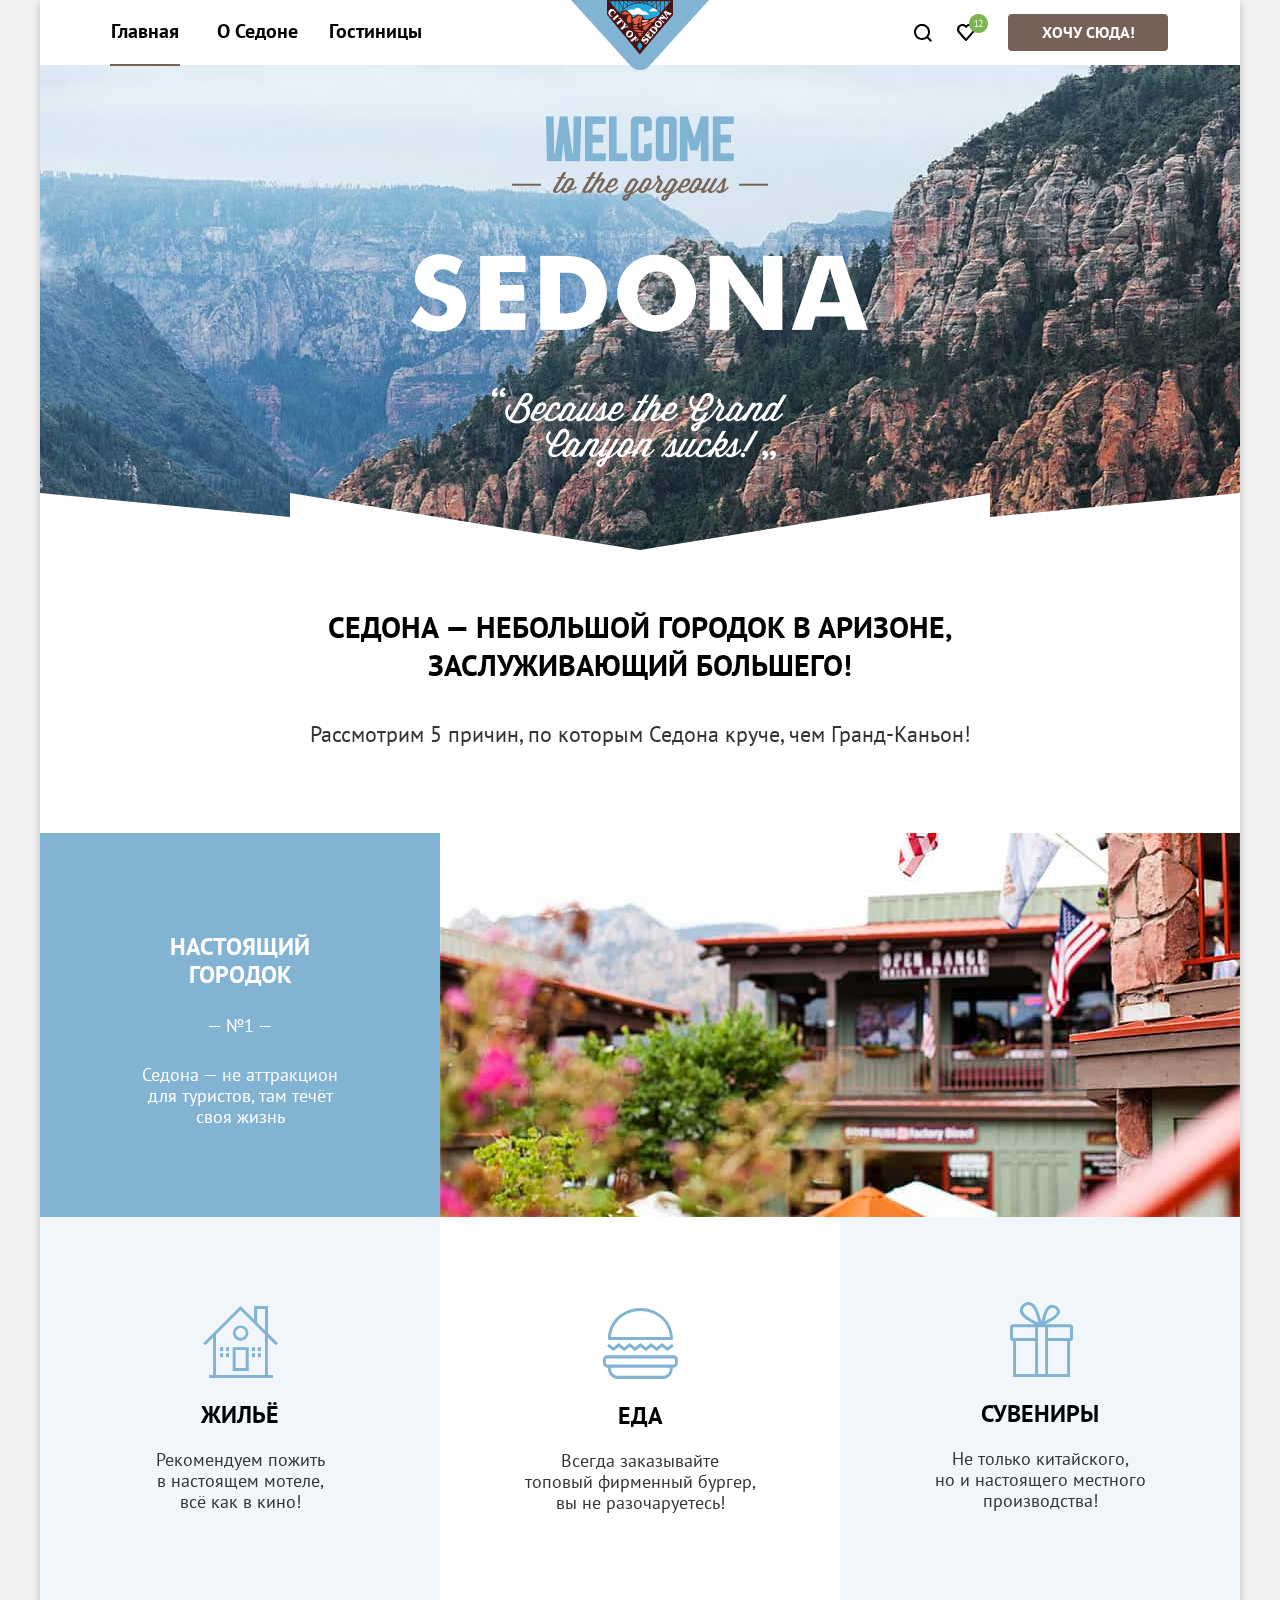
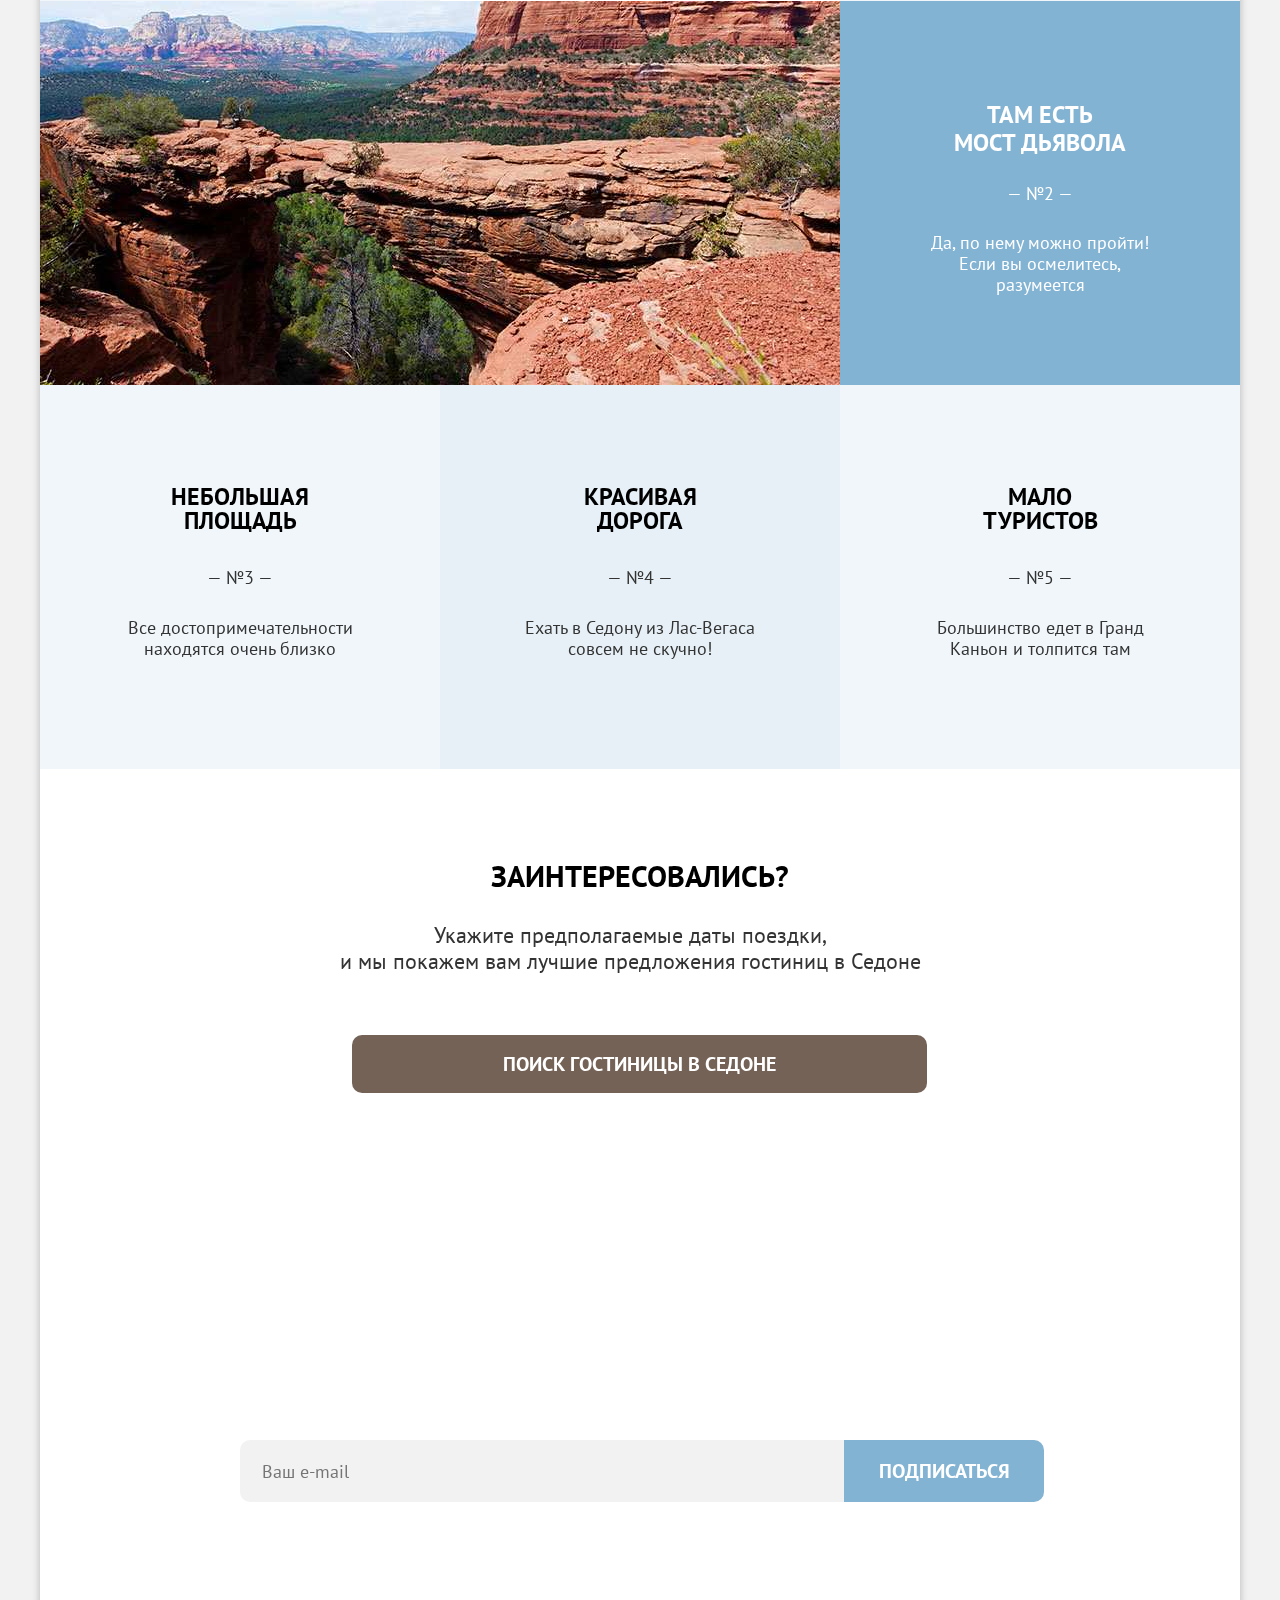
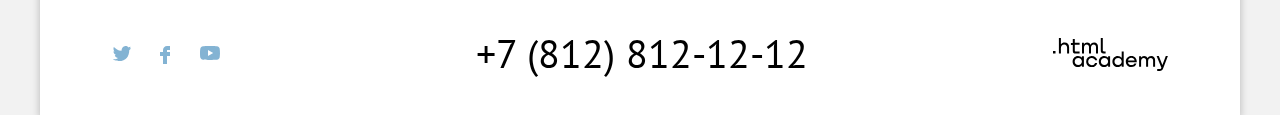
==== commit 1c41d676: "правочки" ====
--- a/index.html
+++ b/index.html
@@ -26,7 +26,7 @@
         </li>
       </ul>
       <a class="logo-sedona" href="#">
-        <img src="images/svg/sedona-nav.png" alt="логотип седоны">
+        <img class="logo-sedona-img" src="images/svg/sedona-nav.png" alt="логотип седоны">
       </a>
       <ul class="navigation-user navigation-list">
         <li class="navigation-item">
--- a/styles/style.css
+++ b/styles/style.css
@@ -132,6 +132,10 @@
     position:absolute;
     z-index:3;
 }
+.logo-sedona-img{
+    width:138px;
+    height:70px;
+}
 .popover{
     position: absolute;
     top:62px;
@@ -325,6 +329,13 @@
     width:160px;
     margin-right:72px;
 }
+.catalog-body .navigation-link[href="index.html"]{
+    padding-right:16px;
+}
+.navigation-link[href="catalog.html"],
+.catalog-body .navigation-link[href="##"]{
+    padding-left:10px;
+}
 .navigation-user .navigation-link[href="#"]{
     padding:4px 4px 2px 4px;
     margin-top:18px;
@@ -414,7 +425,7 @@
 .popover-close-button:hover svg{
     fill:rgba(117, 98, 87, 1);
 }
-.popover-close-button:hover + .popover{
+.popover-close-button:hover ~ .popover{
     display:block;
 }
 .popover-close-button:focus-visible svg{
@@ -430,10 +441,10 @@
     width:110px;
 }
 .navigation-item:first-child{
-    width:80px;
+    width:87px;
 }
 .navigation-list:nth-child(1) .navigation-item:nth-child(2){
-    width:139px;
+    width:133px;
 }
 .index-body .navigation-link[href="##"]::after{
     position: absolute;
@@ -479,7 +490,7 @@
     background-color:#615048;
 }
 .mailing-index {
-    background-image: url("../images/index/mailing-background.jpg");
+    background-image:#91abb7 url("../images/index/mailing-background.jpg");
     height:411px;
     width: 1200px;
     background-size: 100% auto;
@@ -550,7 +561,7 @@
     padding: 0;
 }
 .catalog-form-inner{
-    background:#000000 url("../images/catalog/catalog-background.jpg") no-repeat;
+    background:#6e6d72 url("../images/catalog/catalog-background.jpg") no-repeat;
     width:1200px;
     margin:0 auto;
     min-height:408px;
@@ -792,6 +803,9 @@
 }
 .mode-title:not(.mode-title-black):active{
     border: 2px solid #000000   ;
+}
+.mode-title-black{
+    outline:none;
 }
 .sorting-image{
     width:16px;
@@ -1340,6 +1354,11 @@
     height: 384px;
     margin:0;
 }
+.photo-mountain {
+    width: 800px;
+    height: 384px;
+}
+
 .main-page-block{
     display:flex;
     padding:0;
@@ -1660,7 +1679,7 @@
     display:block;
 }
 .detailed-button:hover{
-    color: #615048;
+    background: #615048;
 }
 .detailed-button:focus-visible{
     outline:3px solid #83B3D3;
@@ -1706,6 +1725,10 @@
     position: relative;
     grid-column:3/5;
 }
+.product-card-image{
+    width:180px;
+    height:120px;
+}
 .product-card-title {
     position: relative;
     font-family: "PT sans",sans-serif;
@@ -1809,6 +1832,7 @@
     border-radius: 4px;
     margin-right:8px;
     margin-left:71px;
+    outline:none;
 }
 .pagination-link:not(.pagination-link[href="##"]):hover{
     background: #68A2CA;
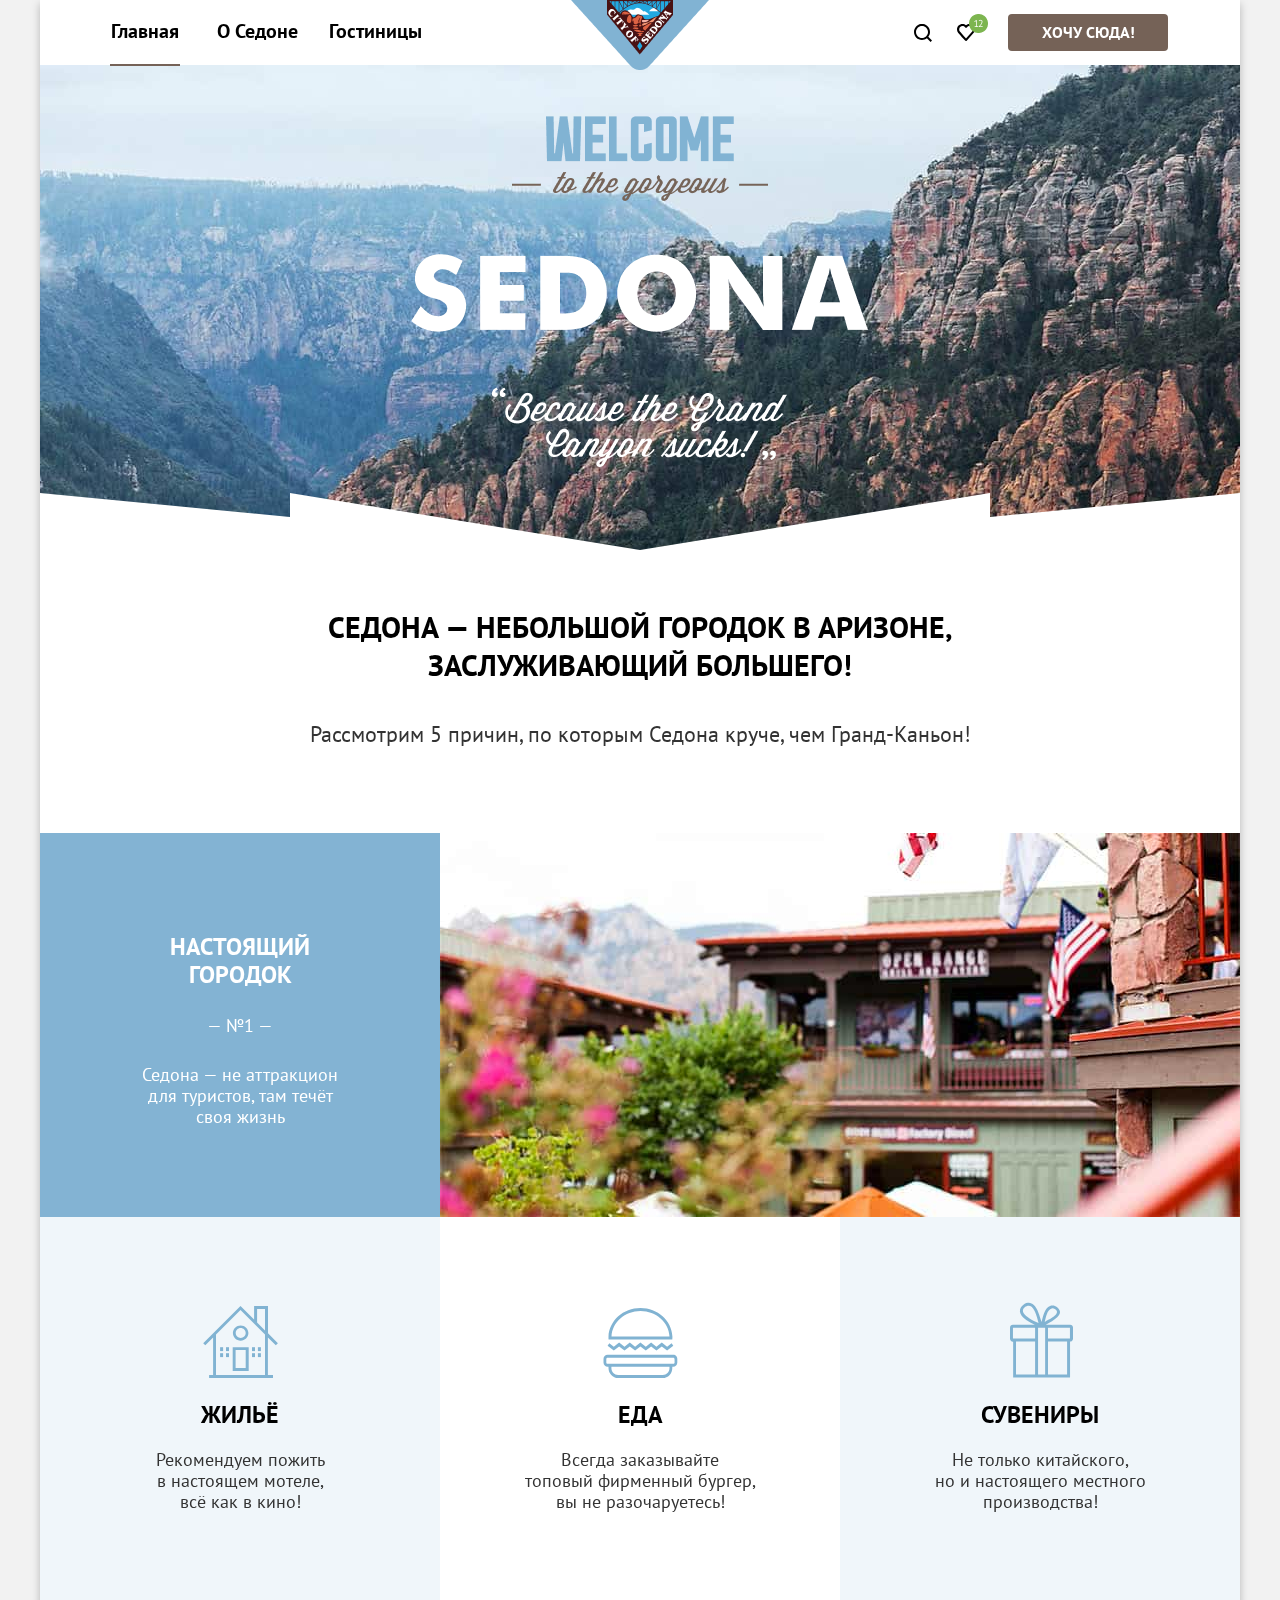
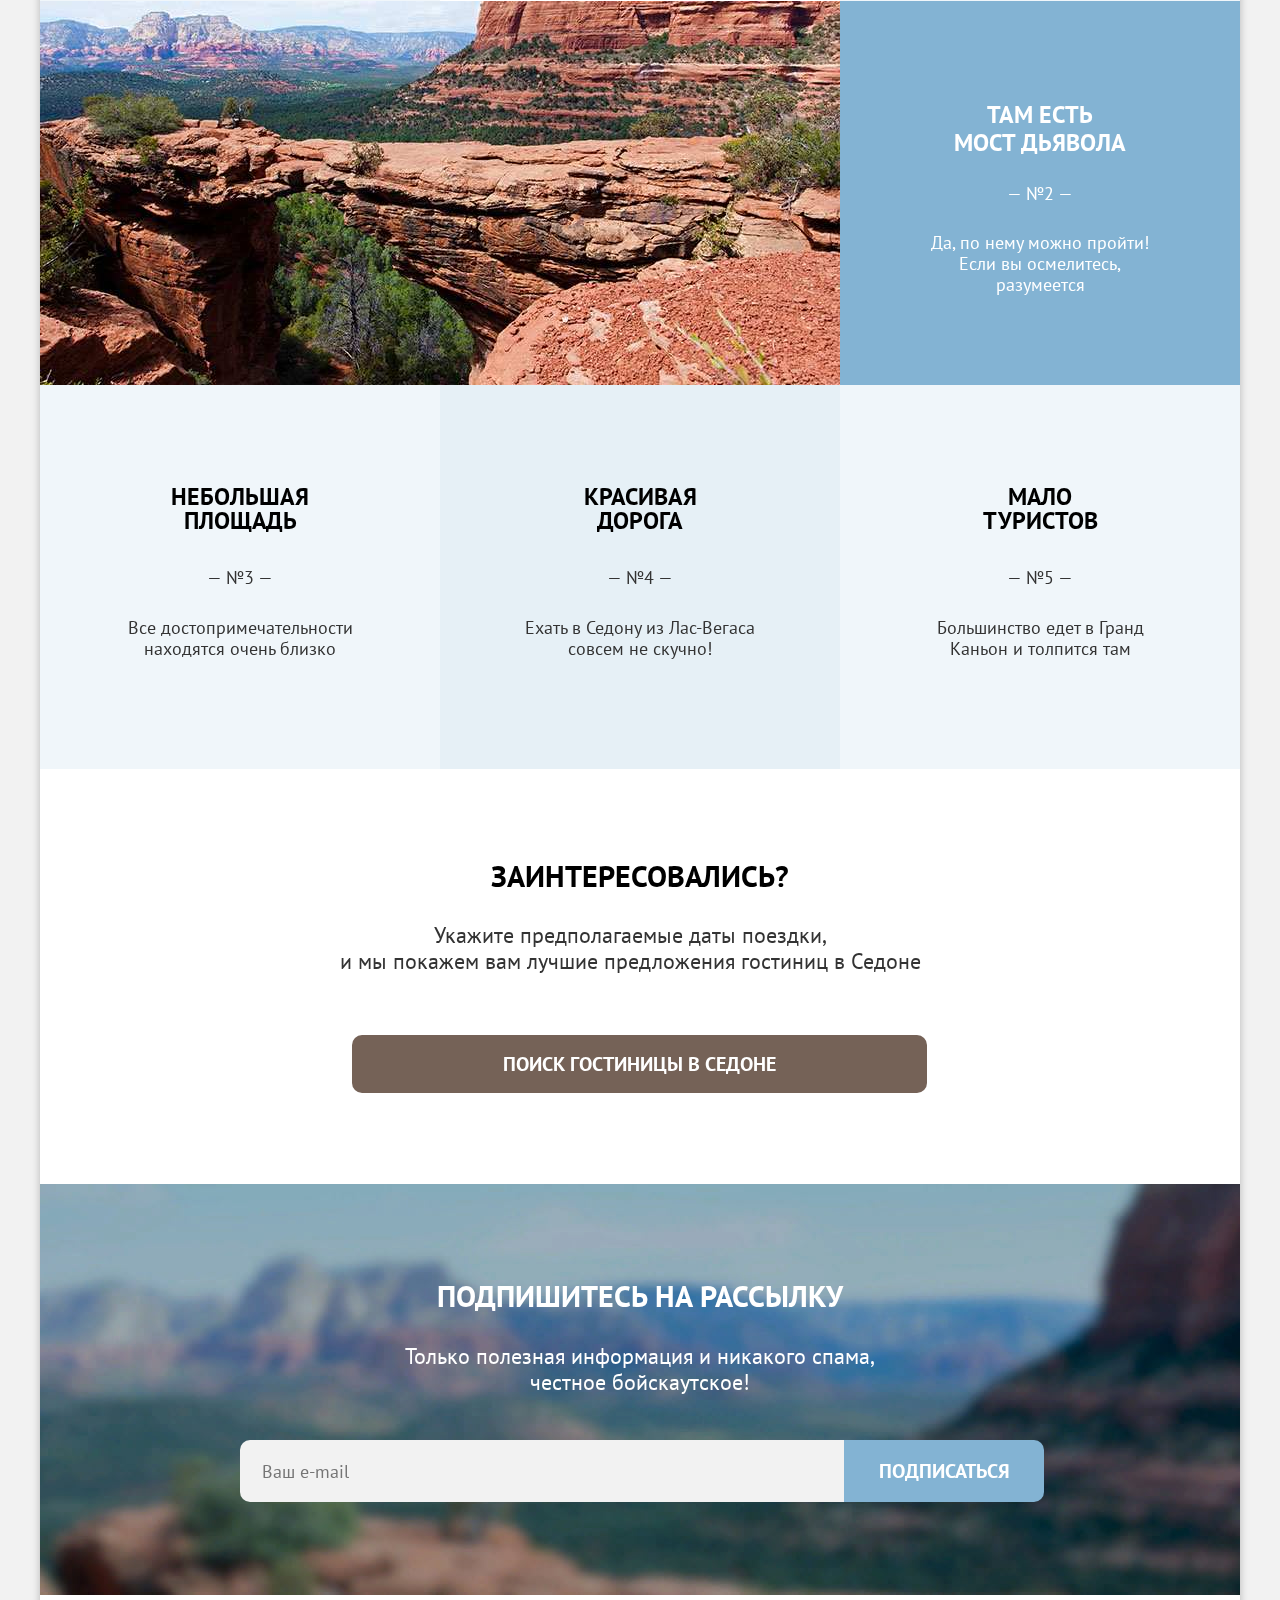
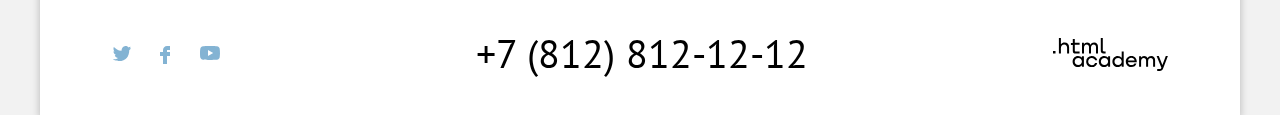
==== commit ffef39a3: "сдача" ====
--- a/index.html
+++ b/index.html
@@ -16,7 +16,7 @@
     <nav class="navigation">
       <ul class="navigation-list">
         <li class="navigation-item">
-          <a class="navigation-link" href="##">Главная</a>
+          <a class="navigation-link none" href="#">Главная</a>
         </li>
         <li class="navigation-item">
           <a class="navigation-link" href="about-sedona.html">О Седоне</a>
@@ -30,7 +30,7 @@
       </a>
       <ul class="navigation-user navigation-list">
         <li class="navigation-item">
-          <a class="navigation-link" href="#">
+          <a class="navigation-link search" href="#">
             <svg width="18" height="18" viewBox="0 0 18 18" xmlns="http://www.w3.org/2000/svg">
               <path
                 d="M18 16.5L14.3 12.8C15.3 11.5 16 9.8 16 7.9C16 3.5 12.4 -0.1 8 -0.1C3.6 -0.1 0 3.6 0 8C0 12.4 3.6 16 8 16C9.8 16 11.5 15.4 12.9 14.3L16.6 18L18 16.5ZM8 14C4.7 14 2 11.3 2 8C2 4.7 4.7 2 8 2C11.3 2 14 4.7 14 8C14 11.3 11.3 14 8 14Z" />
@@ -99,8 +99,8 @@
             </div>
           </div>
         </li>
-        <li class="navigation-item ">
-          <a class="here-button" href="###">Хочу Сюда!</a>
+        <li class="navigation-item">
+          <a class="here-button" href="#">Хочу Сюда!</a>
         </li>
       </ul>
     </nav>
--- a/styles/style.css
+++ b/styles/style.css
@@ -332,9 +332,11 @@
 .catalog-body .navigation-link[href="index.html"]{
     padding-right:16px;
 }
-.navigation-link[href="catalog.html"],
-.catalog-body .navigation-link[href="##"]{
+.navigation-link[href="catalog.html"]{
     padding-left:10px;
+}
+.catalog-body .navigation-link[href="#"]{
+    padding-left:3px;
 }
 .navigation-user .navigation-link[href="#"]{
     padding:4px 4px 2px 4px;
@@ -364,7 +366,7 @@
 .navigation-link[href="hotels.html"]{
     margin-top:12px;
 }
-.catalog-body .navigation-link[href="##"]::after{
+.catalog-body .navigation-link[href="#"]::after{
     position: absolute;
     content:"";
     border-bottom:2px solid #756257;
@@ -383,10 +385,10 @@
 .navigation-user .navigation-item:nth-child(2){
     width:70px;
 }
-.navigation-link:not(.navigation-link[href="##"]):hover {
+.navigation-link:not(.navigation-link.none):hover {
     color:#756257;
 }
-.navigation-link:not(.navigation-link[href="##"]):focus-visible {
+.navigation-link:not(.navigation-link.none):focus-visible {
     outline:3px solid #83B3D3;;
     box-sizing: border-box;
     border-radius: 10px;
@@ -395,10 +397,10 @@
 .page-header{
     min-height:65px;
 }
-.navigation-link[href="##"]{
+.navigation-link[href="#"]{
     outline:none;
 }
-.navigation-link:not(.navigation-link[href="##"]):active {
+.navigation-link:not(.navigation-link.none):active {
     color: rgba(0, 0, 0, 0.3);
 }
 .sedona-like{
@@ -446,7 +448,7 @@
 .navigation-list:nth-child(1) .navigation-item:nth-child(2){
     width:133px;
 }
-.index-body .navigation-link[href="##"]::after{
+.index-body .navigation-link[href="#"]::after{
     position: absolute;
     content:"";
     border-bottom:2px solid #756257;
@@ -455,7 +457,7 @@
     top:64px;
     z-index:3
 }
-.navigation-link[href=""]{
+.navigation-link[href="#"]{
     padding-left:6px;
     margin-left:6px;
 }
@@ -490,7 +492,7 @@
     background-color:#615048;
 }
 .mailing-index {
-    background-image:#91abb7 url("../images/index/mailing-background.jpg");
+    background:#91abb7 url("../images/index/mailing-background.jpg");
     height:411px;
     width: 1200px;
     background-size: 100% auto;
@@ -996,18 +998,21 @@
 .souvenirs-svg {
     margin-left:170px;
     width:63px;
+    height:76px;
     margin-bottom:23px;
     margin-top:85px;
 }
 .food-svg {
     margin-left:163px;
     width:75px;
+    height:70px;
     margin-bottom:23px;
     margin-top:91px;
 }
 .hotels-svg {
     margin-left:163px;
     width:75px;
+    height:72px;
     margin-bottom:23px;
     margin-top:89px;
 }
@@ -1402,7 +1407,7 @@
 .breadcrumbs-link[href="index.html"]:hover svg{
     fill:rgba(255, 255, 255, 0.6)
 }
-.breadcrumbs-link[href="##"] {
+.breadcrumbs-link[href="#"] {
     position:relative;
     font-family: "PT sans",sans-serif;
     font-style: normal;
@@ -1628,36 +1633,36 @@
     align-self:end;
     margin-left:8px;
 }
-.elected-button:not(.elected-button[href="##"]):hover{
+.elected-button:not(.green-button):hover{
     background: #68A2CA;
     outline: 1px solid #756257;
     border-radius: 4px;
 }
-.elected-button[href=""]:hover{
+.green-button:hover{
     background: #6C9E42;
 }
-.elected-button:not(.elected-button[href="##"]):focus-visible{
+.elected-button:not(.green-button):focus-visible{
     outline:3px solid #756257;
     background: #68A2CA;
     border-radius: 4px;
 }
-.elected-button[href=""]:focus-visible{
+.green-button:focus-visible{
     outline:3px solid #756257;
     background: #6C9E42;
     border-radius: 4px;
 }
-.elected-button:not(.elected-button[href="##"]):active{
+.elected-button:not(.green-button):active{
     background: #68A2CA;
     border: 1px solid #756257;
     box-sizing: border-box;
     border-radius: 4px;
     color:rgba(255, 255, 255, 0.3)
 }
-.elected-button[href="##"]:focus-visible{
+.green-button:focus-visible{
     background:#6C9E42;
     color:rgba(255, 255, 255, 0.3)
 }
-.elected-button[href="##"]{
+.green-button{
     background: #7DB54F;
 }
 .detailed-button{
@@ -1796,6 +1801,10 @@
     grid-column:5/6;
     justify-self: center;
 }
+img[src=src="images/svg/star.svg"]{
+    width:18px;
+    height:17px;
+}
 .sorting-footer-block {
     display:flex;  
     flex-wrap:wrap;
@@ -1818,7 +1827,7 @@
     padding-bottom:40px;
     margin-right:8px;
 }
-.pagination-link[href="##"]{
+.first-pagination{
     font-family: "PT sans",sans-serif;
     font-style: normal;
     font-weight: bold;
@@ -1834,13 +1843,13 @@
     margin-left:71px;
     outline:none;
 }
-.pagination-link:not(.pagination-link[href="##"]):hover{
+.pagination-link:not(.first-pagination):hover{
     background: #68A2CA;
 }
-.pagination-link:not(.pagination-link[href="##"]):focus-visible{
+.pagination-link:not(.first-pagination):focus-visible{
     outline: 3px solid #756257;
 }
-.pagination-link:not(.pagination-link[href="##"]):active{
+.pagination-link:not(.first-pagination):active{
     color:rgba(255, 255, 255, 0.3)
 }
 .modal-container{
